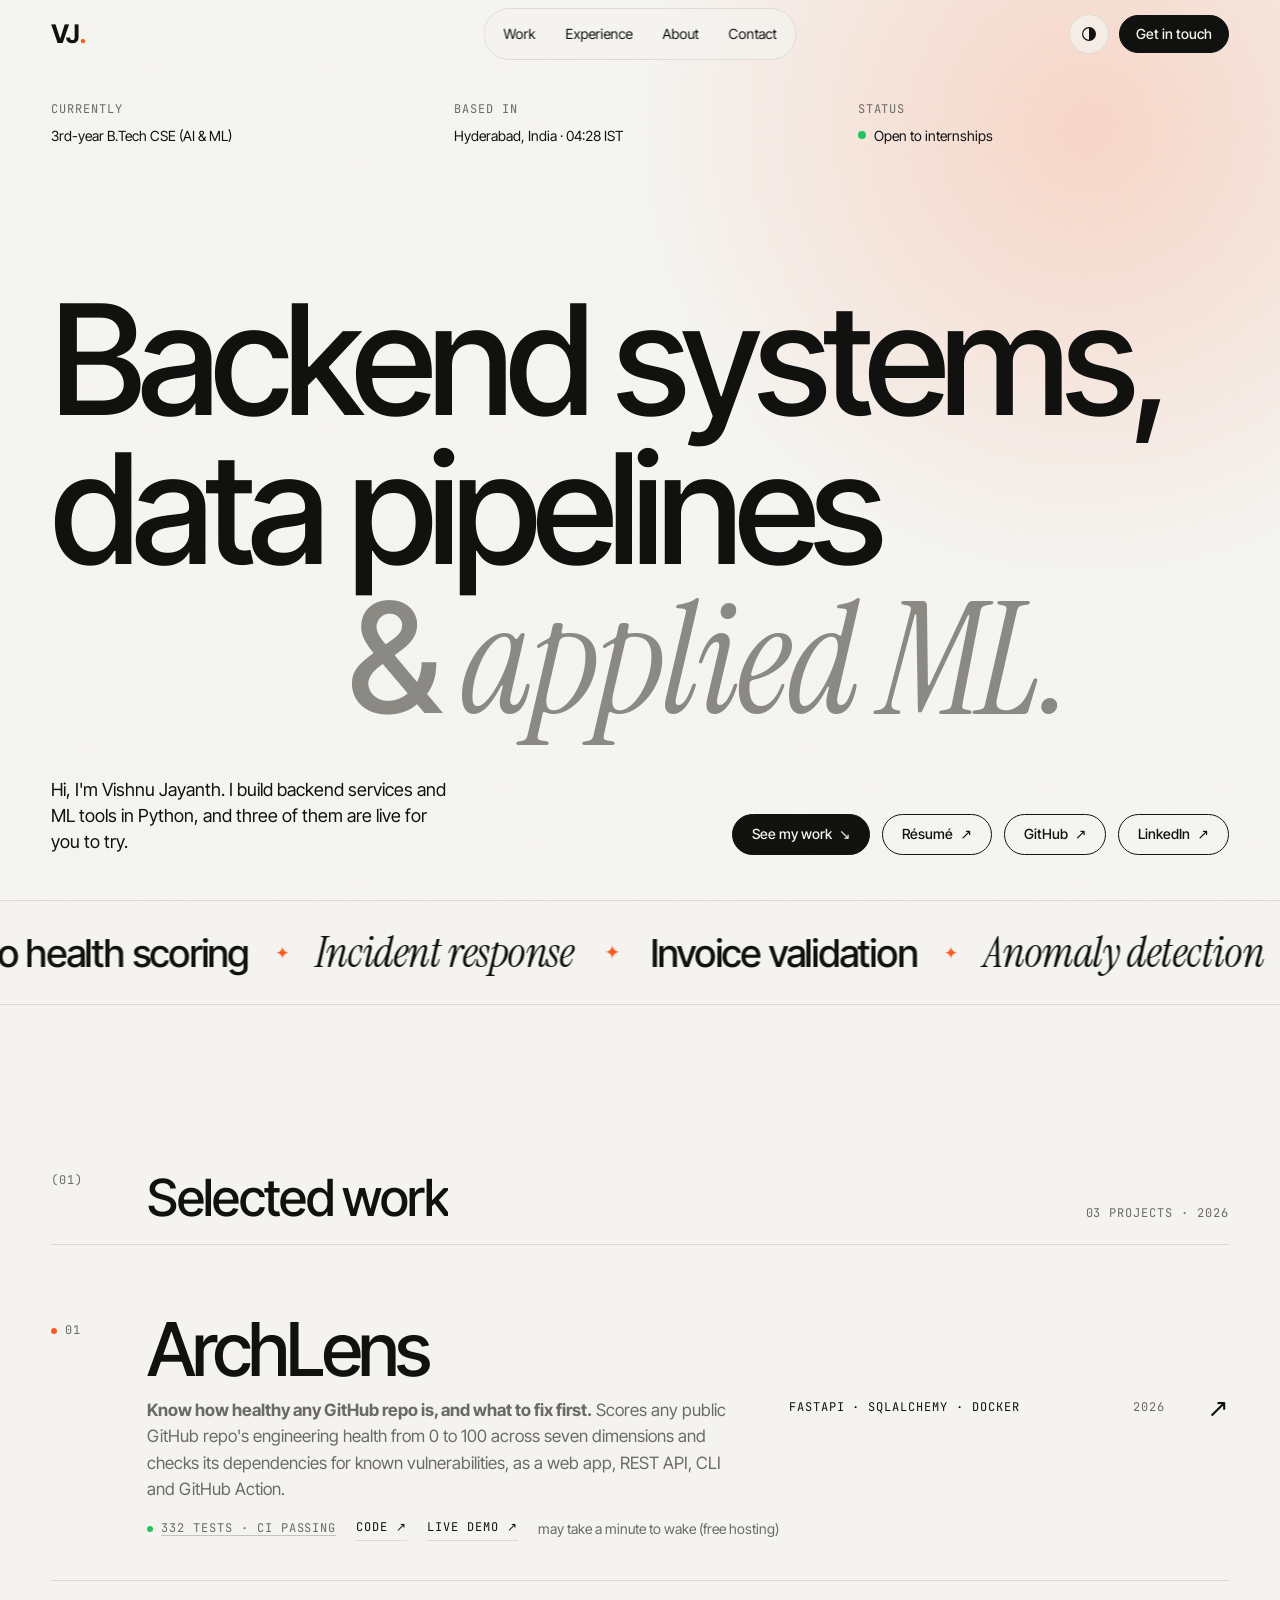
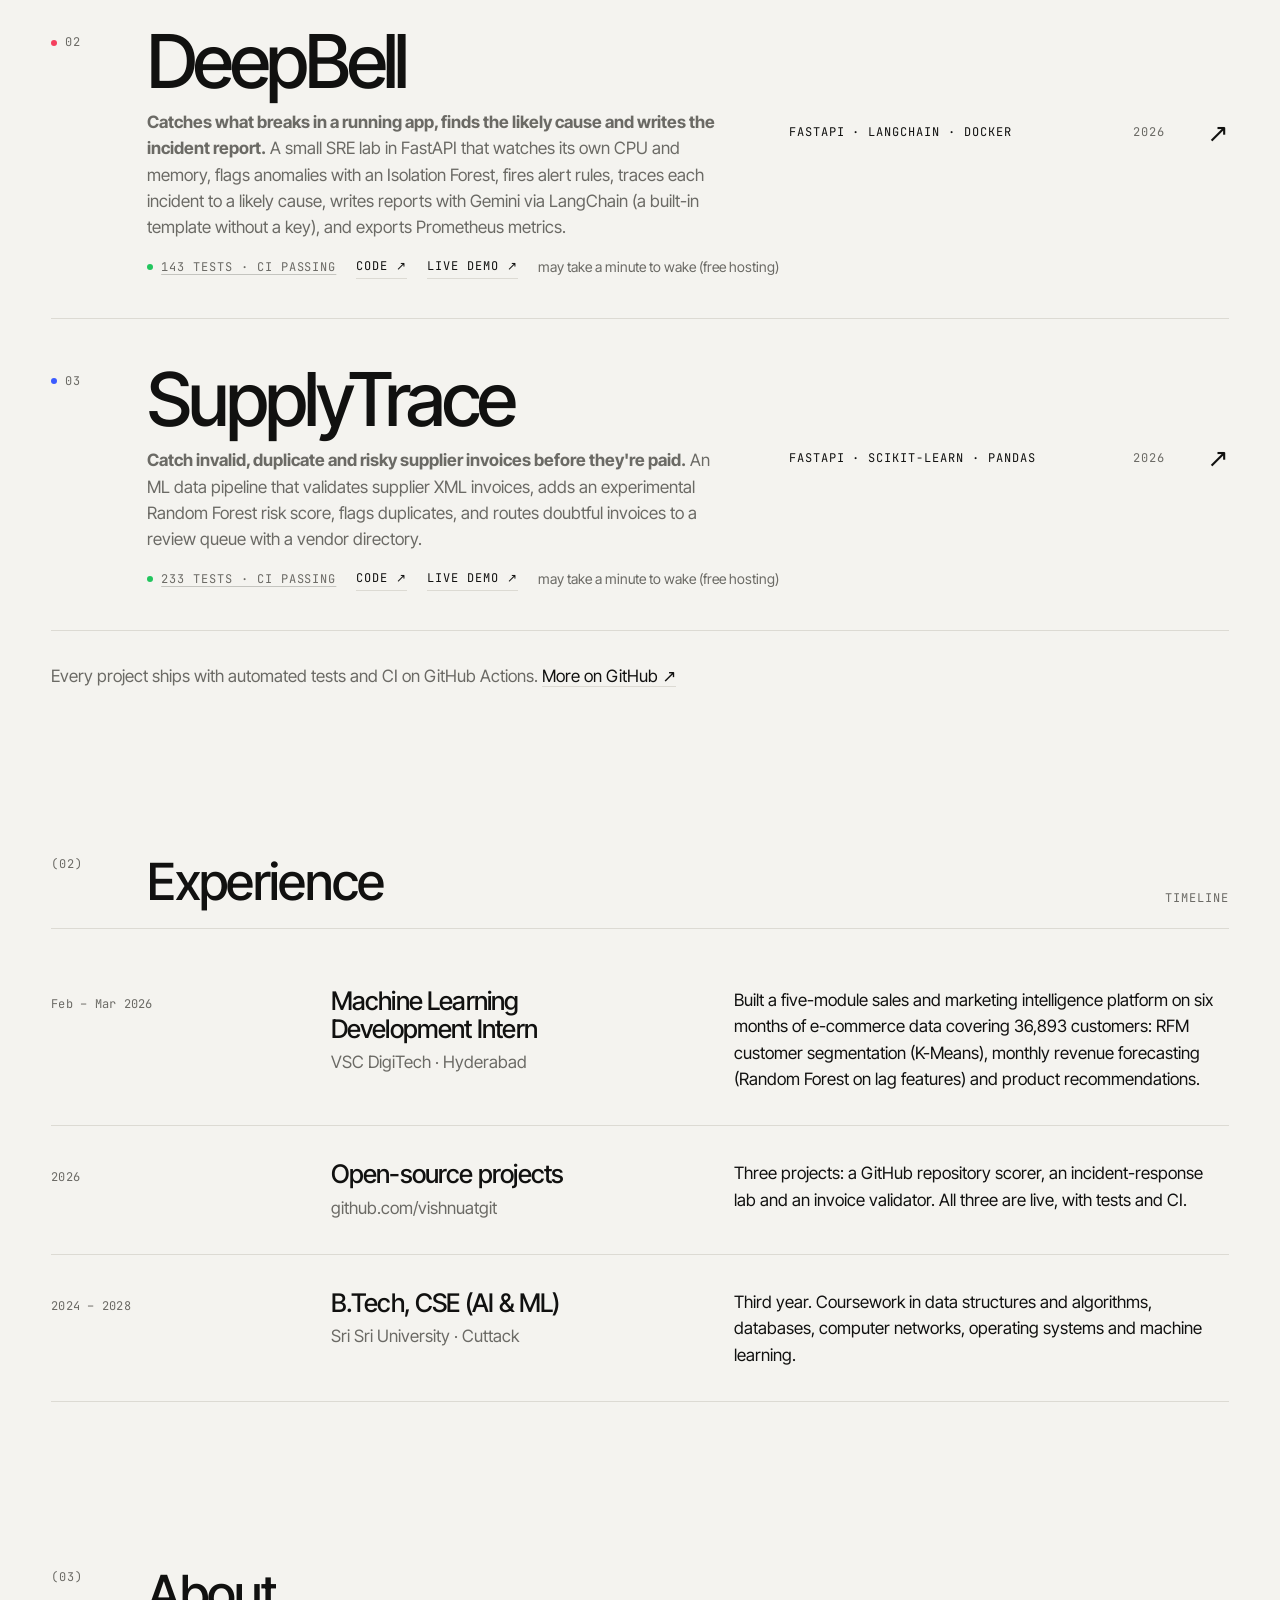
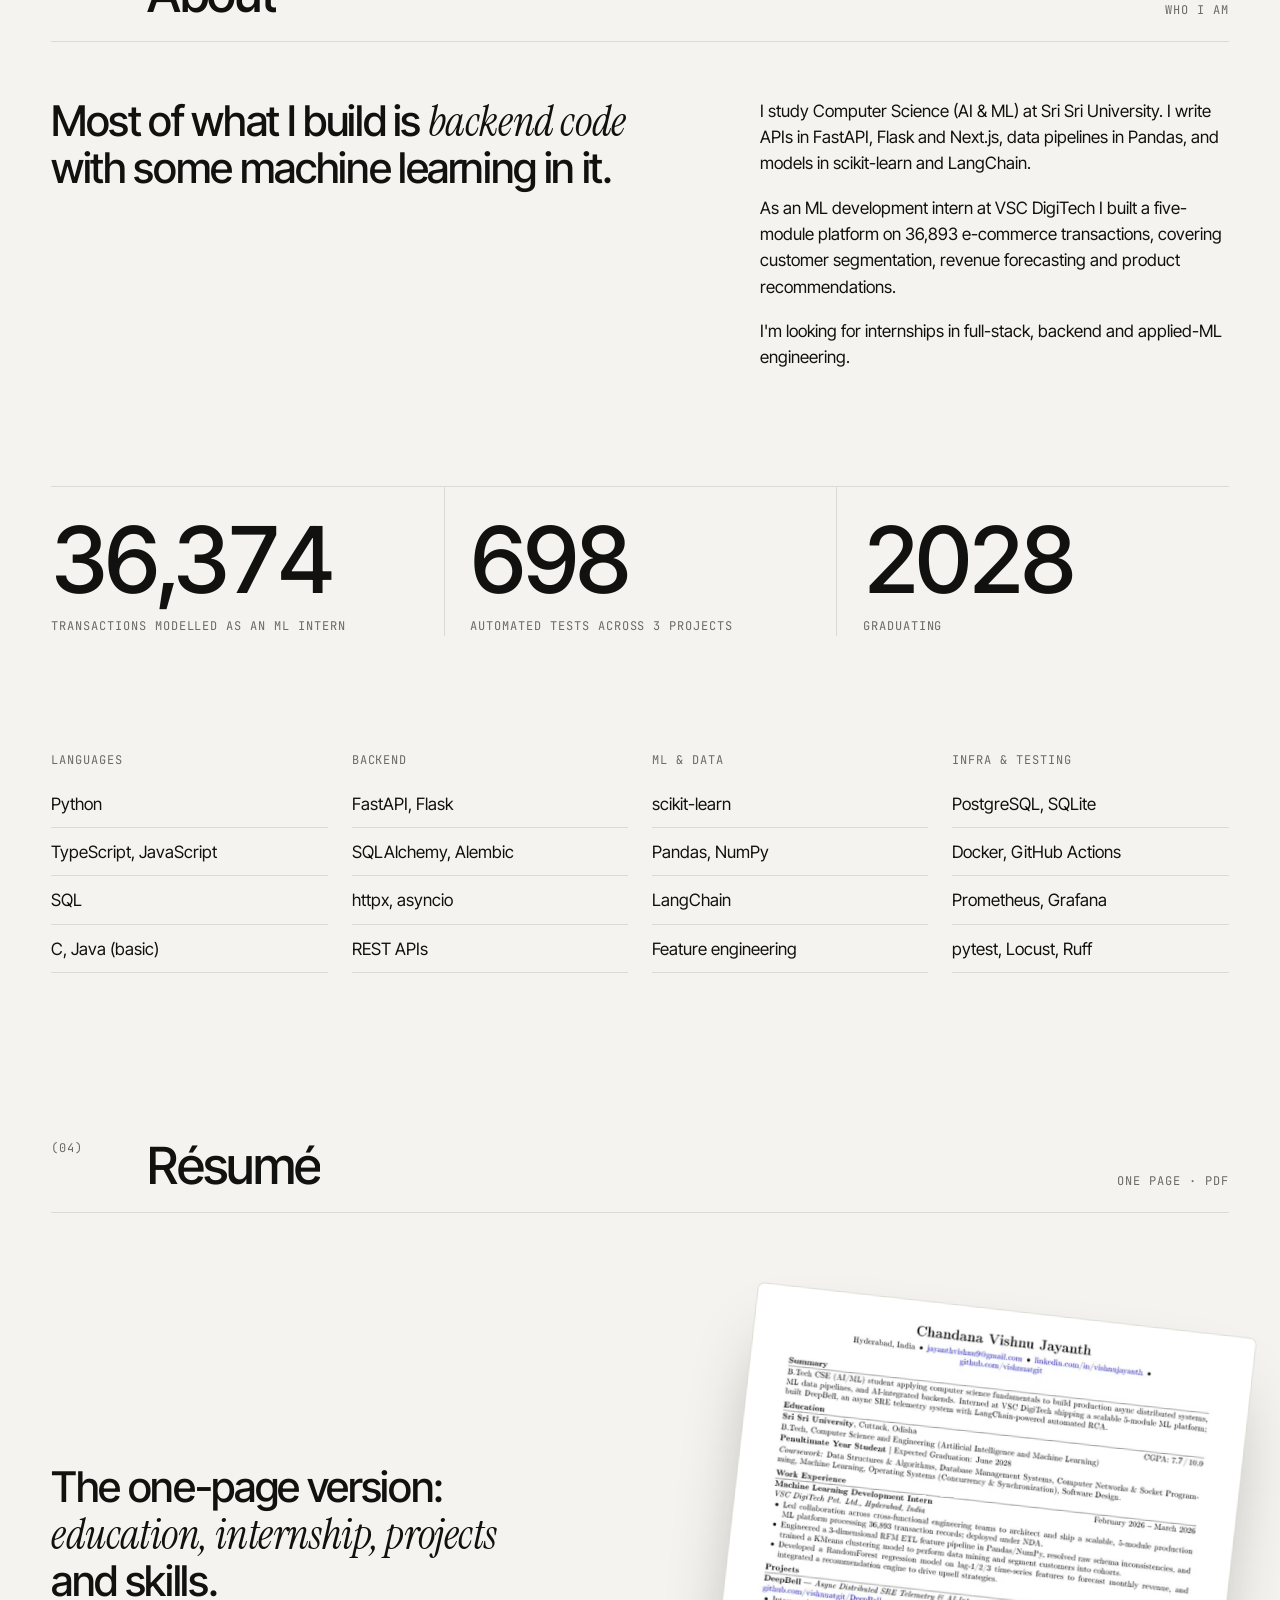
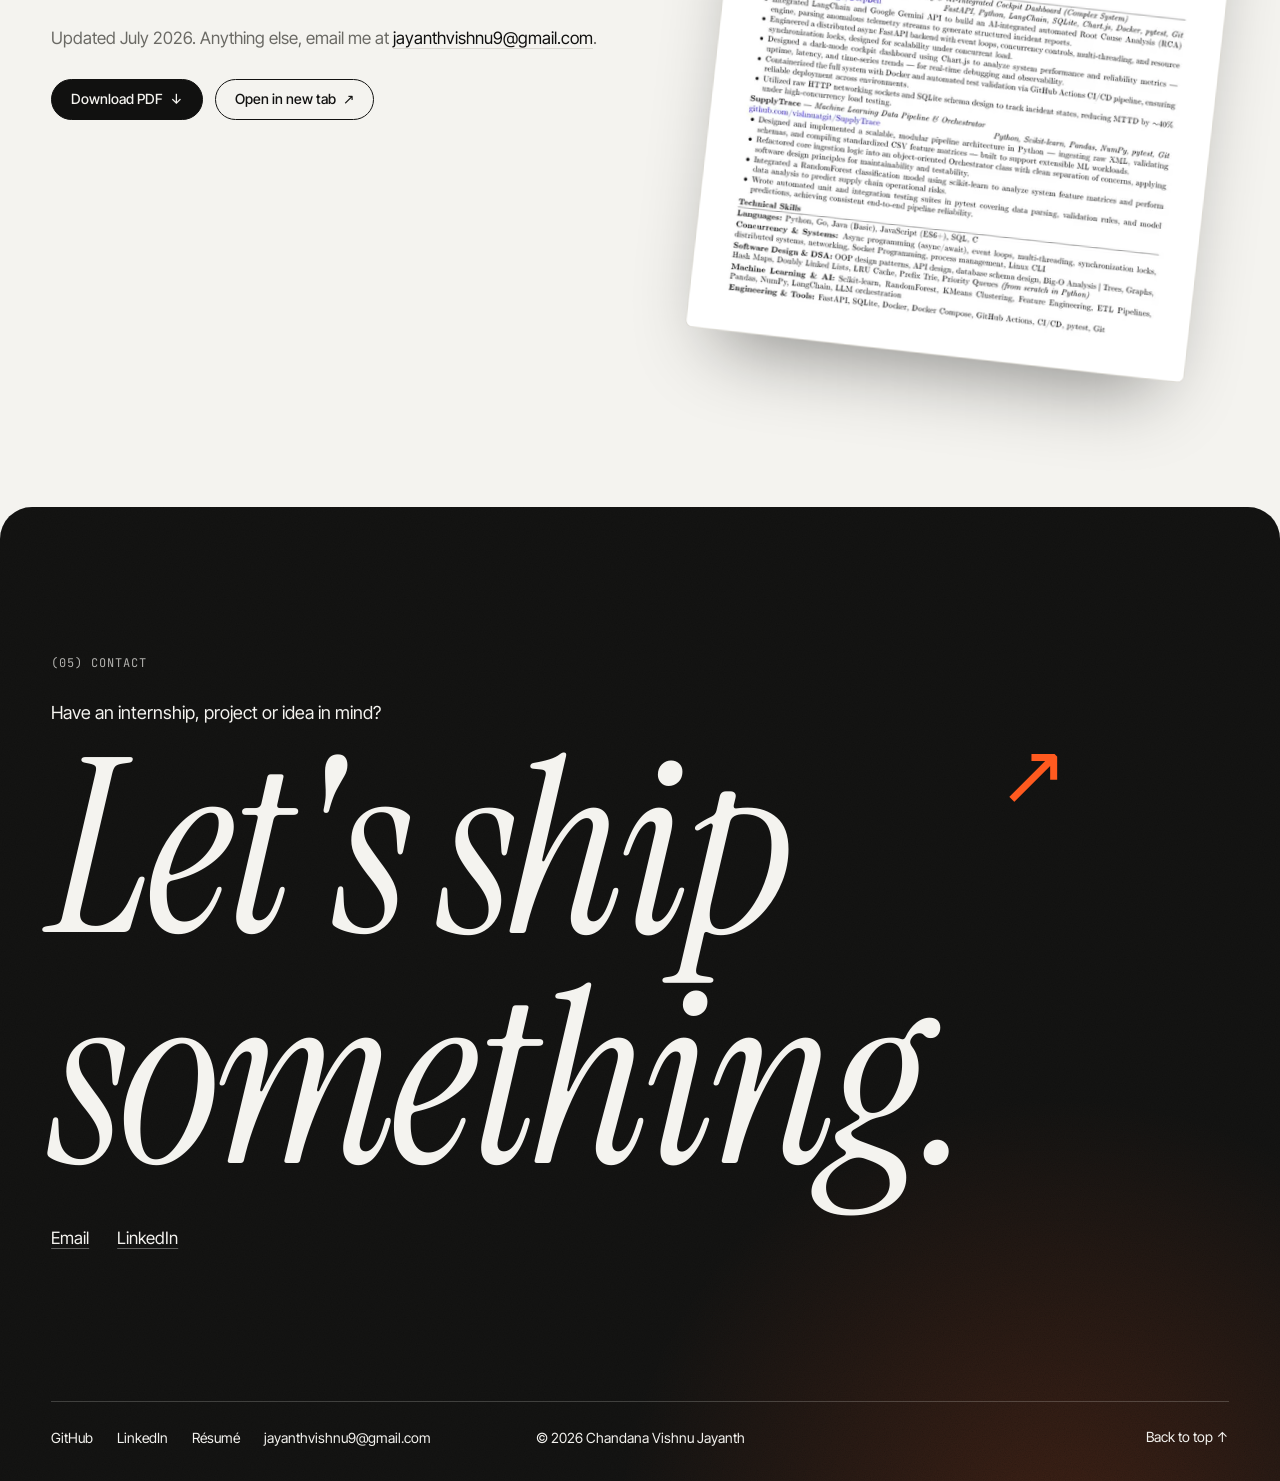
==== index.html @ e1cbfeb9 "Keep the job title, the About VSC sentence and the stat label as they were (changes 2, 3 and 5 only)" ====
<!doctype html>
<html lang="en">
<head>
  <meta charset="utf-8">
  <meta name="viewport" content="width=device-width, initial-scale=1">

  <!-- EDIT: page title and the text shown in Google results and link previews -->
  <title>Chandana Vishnu Jayanth — Backend &amp; Applied ML</title>
  <meta name="description" content="Vishnu Jayanth is a third-year B.Tech CSE (AI & ML) student building backend systems, data pipelines and applied ML in Python.">
  <meta property="og:title" content="Chandana Vishnu Jayanth — Backend & Applied ML">
  <meta property="og:description" content="Backend systems, data pipelines and applied ML. Projects, experience and contact.">
  <meta property="og:type" content="website">
  <meta property="og:url" content="https://vishnuatgit.github.io/">
  <meta property="og:image" content="https://vishnuatgit.github.io/images/og.png">
  <meta property="og:image:width" content="1200">
  <meta property="og:image:height" content="630">
  <meta property="og:image:alt" content="Chandana Vishnu Jayanth: backend systems, data pipelines and applied ML, with screenshots of ArchLens, DeepBell and SupplyTrace">
  <meta name="twitter:card" content="summary_large_image">
  <meta name="twitter:image" content="https://vishnuatgit.github.io/images/og.png">
  <link rel="canonical" href="https://vishnuatgit.github.io/">
  <script type="application/ld+json">{"@context":"https://schema.org","@type":"Person","name":"Chandana Vishnu Jayanth","alternateName":"Vishnu Jayanth","url":"https://vishnuatgit.github.io/","knowsAbout":["Python","FastAPI","Backend engineering","Applied machine learning","Data pipelines"],"sameAs":["https://github.com/vishnuatgit","https://www.linkedin.com/in/vishnujayanth/"]}</script>
  <meta name="theme-color" content="#f4f3ef" media="(prefers-color-scheme: light)">
  <meta name="theme-color" content="#0e0e0d" media="(prefers-color-scheme: dark)">

  <link rel="icon" href="favicon.ico" sizes="48x48">
  <link rel="icon" type="image/svg+xml" href="data:image/svg+xml,%3Csvg%20xmlns='http://www.w3.org/2000/svg'%20viewBox='0%200%2064%2064'%3E%3Crect%20width='64'%20height='64'%20rx='16'%20fill='%23111110'/%3E%3Ctext%20x='50%25'%20y='55%25'%20dominant-baseline='middle'%20text-anchor='middle'%20font-family='Arial,sans-serif'%20font-weight='700'%20font-size='28'%20fill='%23f4f3ef'%3EVJ%3C/text%3E%3C/svg%3E">
  <link rel="apple-touch-icon" href="apple-touch-icon.png">
  <link rel="manifest" href="site.webmanifest">

  <!-- The web fonts load without holding up the first paint: the metric-matched fallbacks in style.css
       show the text straight away and the fonts swap in when they arrive. -->
  <link rel="stylesheet" href="style.css">

  <script>
    // Runs before the page paints, so there is no flash of the wrong theme.
    (function () {
      var root = document.documentElement;
      root.classList.add('js');
      var savedTheme = null;
      try { savedTheme = localStorage.getItem('theme'); } catch (e) {}
      var prefersDark = window.matchMedia('(prefers-color-scheme: dark)').matches;
      root.dataset.theme = savedTheme || (prefersDark ? 'dark' : 'light');
      // The entrance plays on the first page view of a visit only; after that (same tab
      // session) everything shows at once. If storage is blocked, it is skipped.
      var seen = true;
      try { seen = sessionStorage.getItem('seen-intro') === '1'; sessionStorage.setItem('seen-intro', '1'); } catch (e) {}
      if (!seen) {
        root.classList.add('intro');
        // Start once the fonts are in, or after 250 ms at most (the metric-matched fallback
        // fonts in style.css keep the text from jumping if the web fonts arrive later).
        var go = function () { root.classList.add('ready'); };
        if (document.fonts && document.fonts.ready) document.fonts.ready.then(go);
        setTimeout(go, 250);
      }
      // Safety net: if script.js did not run (blocked or failed to load), show everything
      // without animation as soon as the page is parsed.
      document.addEventListener('DOMContentLoaded', function () {
        if (!window.portfolioReady) root.classList.remove('js', 'intro');
      });
    })();
  </script>
</head>
<body>
  <a class="skip" href="#work">Skip to work</a>

  <header class="nav">
    <a class="logo" href="#top">VJ<span>.</span><span class="sr-only"> back to top</span></a>

    <nav class="nav-pill" aria-label="Main">
      <span class="nav-glider" aria-hidden="true"></span>
      <a href="#work">Work</a>
      <a href="#experience">Experience</a>
      <a href="#about">About</a>
      <a href="#contact">Contact</a>
    </nav>

    <div class="nav-actions">
      <button class="theme-toggle" type="button" aria-label="Switch between light and dark theme">
        <svg viewBox="0 0 24 24" width="18" height="18" aria-hidden="true"><circle cx="12" cy="12" r="8.5" fill="none" stroke="currentColor" stroke-width="1.6"/><path d="M12 3.5a8.5 8.5 0 0 1 0 17z" fill="currentColor"/></svg>
      </button>
      <a class="btn btn-solid nav-cta" href="mailto:jayanthvishnu9@gmail.com" data-magnetic data-copy-email>Get in touch</a>
    </div>
  </header>

  <main id="top">
    <!-- ===================== HERO ===================== -->
    <section class="hero">
      <!-- The 3D pipeline network behind the headline: js/hero3d.js draws it on computers with a
           mouse (off switch at the top of that file). Everywhere else this stays an empty box. -->
      <div class="hero-3d" aria-hidden="true"></div>

      <!-- EDIT: the three small facts at the top -->
      <div class="hero-meta">
        <p><span class="label">Currently</span>3rd-year B.Tech CSE (AI&nbsp;&amp;&nbsp;ML)</p>
        <p><span class="label">Based in</span><span>Hyderabad, India · <span id="local-time">IST</span></span></p>
        <p><span class="label">Status</span><span class="status">Open to internships</span></p>
      </div>

      <!-- EDIT: your headline. Keep each line short so it fits on one line on a laptop.
           Each word sits in its own <span class="w"> so the words can rise in one after another. -->
      <h1 class="hero-title">
        <span class="line"><span class="w">Backend</span> <span class="w">systems,</span></span>
        <span class="line"><span class="w">data</span> <span class="w">pipelines</span></span>
        <span class="line soft"><span class="w">&amp;</span> <em><span class="w">applied</span> <span class="w">ML.</span></em></span>
      </h1>

      <div class="hero-foot">
        <p class="hero-intro">Hi, I'm Vishnu Jayanth. I build backend services and ML tools in Python, and three of them are live for you to try.</p>
        <div class="actions">
          <a class="btn btn-solid" href="#work" data-magnetic>See my work <span class="arr arr-se" aria-hidden="true">↘</span></a>
          <a class="btn btn-ghost" href="resume.pdf" target="_blank" rel="noopener">Résumé <span class="arr arr-ne" aria-hidden="true">↗</span></a>
          <a class="btn btn-ghost" href="https://github.com/vishnuatgit" target="_blank" rel="noopener">GitHub <span class="arr arr-ne" aria-hidden="true">↗</span></a>
          <a class="btn btn-ghost" href="https://www.linkedin.com/in/vishnujayanth/" target="_blank" rel="noopener">LinkedIn <span class="arr arr-ne" aria-hidden="true">↗</span></a>
        </div>
      </div>
    </section>

    <!-- EDIT: words in the scrolling strip -->
    <div class="marquee" aria-hidden="true">
      <div class="marquee-track">
        <div class="marquee-group">
          <span>Repo health scoring</span><span>Incident response</span><span>Invoice validation</span><span>Anomaly detection</span><span>Revenue forecasting</span><span>Customer segmentation</span><span>Data pipelines</span><span>REST APIs</span>
        </div>
      </div>
    </div>

    <!-- ===================== WORK ===================== -->
    <section class="section" id="work">
      <div class="section-head reveal">
        <h2><span class="label">(01)</span><span class="h-mask"><span>Selected work</span></span></h2>
        <span class="label">03 projects · 2026</span>
      </div>

      <!-- EDIT: one <li> per project.
           Screenshot = the <picture> in .p-shot: 16:10, saved as images/projects/<name>.jpg at 1200×750 (keep it under ~250 KB);
           then run python tools/make_images.py images/projects/<name>.jpg for the smaller JPG and WebP copies it lists.
           It shows on the card on phones and tablets, in the tap-to-enlarge view, and in the floating preview on desktop.
           The accent variable on each row is the project's colour. The row links to projects/<name>.html (the case study).
           .p-proof = the test count; keep it equal to the number on the case study.
           Live-demo URLs are NOT set here: put them in LIVE_DEMOS at the top of script.js. -->
      <ul class="projects">
        <li class="project reveal" style="--accent:#ff5a1f">
          <button class="p-shot" type="button" aria-haspopup="dialog">
            <picture><source type="image/webp" srcset="images/projects/archlens-600.webp 600w, images/projects/archlens-750.webp 750w, images/projects/archlens-900.webp 900w, images/projects/archlens.webp 1200w" sizes="(min-width: 700px) 46vw, calc(100vw - 32px)"><img src="images/projects/archlens.jpg" srcset="images/projects/archlens-600.jpg 600w, images/projects/archlens-900.jpg 900w, images/projects/archlens.jpg 1200w" sizes="(min-width: 700px) 46vw, calc(100vw - 32px)" width="1200" height="750" loading="lazy" decoding="async" alt="Screenshot of ArchLens"></picture>
            <span class="p-zoom" aria-hidden="true"><svg viewBox="0 0 24 24" width="16" height="16"><path d="M14 4h6v6M10 20H4v-6M20 4l-7 7M4 20l7-7" fill="none" stroke="currentColor" stroke-width="1.8" stroke-linecap="round" stroke-linejoin="round"/></svg></span>
            <span class="sr-only">, enlarge</span>
          </button>
          <div class="p-body">
            <a class="p-link" href="projects/archlens.html">
              <span class="p-index">01</span>
              <span class="p-title">ArchLens</span>
              <span class="p-desc"><strong>Know how healthy any GitHub repo is, and what to fix first.</strong> Scores any public GitHub repo's engineering health from 0 to 100 across seven dimensions and checks its dependencies for known vulnerabilities, as a web app, REST API, CLI and GitHub Action.</span>
              <span class="p-tags">FastAPI · SQLAlchemy · Docker</span>
              <span class="p-year">2026</span>
              <span class="p-arrow" aria-hidden="true">↗</span>
              <span class="sr-only">(case study)</span>
            </a>
            <p class="p-more">
              <span class="p-proof"><a href="https://github.com/vishnuatgit/ArchLens/actions/workflows/ci.yml" target="_blank" rel="noopener">332 tests · CI passing</a></span>
              <a class="p-ext" href="https://github.com/vishnuatgit/ArchLens" target="_blank" rel="noopener">Code <span aria-hidden="true">↗</span><span class="sr-only">: ArchLens on GitHub</span></a>
              <a class="p-ext" data-demo="archlens" hidden>Live demo <span aria-hidden="true">↗</span><span class="sr-only">: ArchLens</span></a>
              <span class="p-wake" data-demo-note="archlens" hidden>may take a minute to wake (free hosting)</span>
            </p>
          </div>
        </li>
        <li class="project reveal" style="--accent:#f43f5e">
          <button class="p-shot" type="button" aria-haspopup="dialog">
            <picture><source type="image/webp" srcset="images/projects/deepbell-600.webp 600w, images/projects/deepbell-750.webp 750w, images/projects/deepbell-900.webp 900w, images/projects/deepbell.webp 1200w" sizes="(min-width: 700px) 46vw, calc(100vw - 32px)"><img src="images/projects/deepbell.jpg" srcset="images/projects/deepbell-600.jpg 600w, images/projects/deepbell-900.jpg 900w, images/projects/deepbell.jpg 1200w" sizes="(min-width: 700px) 46vw, calc(100vw - 32px)" width="1200" height="750" loading="lazy" decoding="async" alt="Screenshot of DeepBell"></picture>
            <span class="p-zoom" aria-hidden="true"><svg viewBox="0 0 24 24" width="16" height="16"><path d="M14 4h6v6M10 20H4v-6M20 4l-7 7M4 20l7-7" fill="none" stroke="currentColor" stroke-width="1.8" stroke-linecap="round" stroke-linejoin="round"/></svg></span>
            <span class="sr-only">, enlarge</span>
          </button>
          <div class="p-body">
            <a class="p-link" href="projects/deepbell.html">
              <span class="p-index">02</span>
              <span class="p-title">DeepBell</span>
              <span class="p-desc"><strong>Catches what breaks in a running app, finds the likely cause and writes the incident report.</strong> A small SRE lab in FastAPI that watches its own CPU and memory, flags anomalies with an Isolation Forest, fires alert rules, traces each incident to a likely cause, writes reports with Gemini via LangChain (a built-in template without a key), and exports Prometheus metrics.</span>
              <span class="p-tags">FastAPI · LangChain · Docker</span>
              <span class="p-year">2026</span>
              <span class="p-arrow" aria-hidden="true">↗</span>
              <span class="sr-only">(case study)</span>
            </a>
            <p class="p-more">
              <span class="p-proof"><a href="https://github.com/vishnuatgit/DeepBell/actions/workflows/ci.yml" target="_blank" rel="noopener">143 tests · CI passing</a></span>
              <a class="p-ext" href="https://github.com/vishnuatgit/DeepBell" target="_blank" rel="noopener">Code <span aria-hidden="true">↗</span><span class="sr-only">: DeepBell on GitHub</span></a>
              <a class="p-ext" data-demo="deepbell" hidden>Live demo <span aria-hidden="true">↗</span><span class="sr-only">: DeepBell</span></a>
              <span class="p-wake" data-demo-note="deepbell" hidden>may take a minute to wake (free hosting)</span>
            </p>
          </div>
        </li>
        <li class="project reveal" style="--accent:#3b5bff">
          <button class="p-shot" type="button" aria-haspopup="dialog">
            <picture><source type="image/webp" srcset="images/projects/supplytrace-600.webp 600w, images/projects/supplytrace-750.webp 750w, images/projects/supplytrace-900.webp 900w, images/projects/supplytrace.webp 1200w" sizes="(min-width: 700px) 46vw, calc(100vw - 32px)"><img src="images/projects/supplytrace.jpg" srcset="images/projects/supplytrace-600.jpg 600w, images/projects/supplytrace-900.jpg 900w, images/projects/supplytrace.jpg 1200w" sizes="(min-width: 700px) 46vw, calc(100vw - 32px)" width="1200" height="750" loading="lazy" decoding="async" alt="Screenshot of SupplyTrace"></picture>
            <span class="p-zoom" aria-hidden="true"><svg viewBox="0 0 24 24" width="16" height="16"><path d="M14 4h6v6M10 20H4v-6M20 4l-7 7M4 20l7-7" fill="none" stroke="currentColor" stroke-width="1.8" stroke-linecap="round" stroke-linejoin="round"/></svg></span>
            <span class="sr-only">, enlarge</span>
          </button>
          <div class="p-body">
            <a class="p-link" href="projects/supplytrace.html">
              <span class="p-index">03</span>
              <span class="p-title">SupplyTrace</span>
              <span class="p-desc"><strong>Catch invalid, duplicate and risky supplier invoices before they're paid.</strong> An ML data pipeline that validates supplier XML invoices, adds an experimental Random Forest risk score, flags duplicates, and routes doubtful invoices to a review queue with a vendor directory.</span>
              <span class="p-tags">FastAPI · scikit-learn · Pandas</span>
              <span class="p-year">2026</span>
              <span class="p-arrow" aria-hidden="true">↗</span>
              <span class="sr-only">(case study)</span>
            </a>
            <p class="p-more">
              <span class="p-proof"><a href="https://github.com/vishnuatgit/SupplyTrace/actions/workflows/ci.yml" target="_blank" rel="noopener">233 tests · CI passing</a></span>
              <a class="p-ext" href="https://github.com/vishnuatgit/SupplyTrace" target="_blank" rel="noopener">Code <span aria-hidden="true">↗</span><span class="sr-only">: SupplyTrace on GitHub</span></a>
              <a class="p-ext" data-demo="supplytrace" hidden>Live demo <span aria-hidden="true">↗</span><span class="sr-only">: SupplyTrace</span></a>
              <span class="p-wake" data-demo-note="supplytrace" hidden>may take a minute to wake (free hosting)</span>
            </p>
          </div>
        </li>
      </ul>

      <!-- EDIT: smaller projects, one line each (same wording as the GitHub profile README) -->
      <p class="more reveal">Every project ships with automated tests and CI on GitHub Actions. <a href="https://github.com/vishnuatgit" target="_blank" rel="noopener">More on GitHub <span aria-hidden="true">↗</span></a></p>
    </section>

    <!-- ===================== EXPERIENCE ===================== -->
    <section class="section" id="experience">
      <div class="section-head reveal">
        <h2><span class="label">(02)</span><span class="h-mask"><span>Experience</span></span></h2>
        <span class="label">Timeline</span>
      </div>

      <!-- EDIT: newest first. Add hackathons, clubs or freelance work here when you have them. -->
      <ol class="timeline">
        <li class="reveal">
          <span class="t-when">Feb – Mar 2026</span>
          <div class="t-what">
            <h3>Machine Learning Development Intern</h3>
            <p>VSC DigiTech · Hyderabad</p>
          </div>
          <p class="t-desc">Built a five-module sales and marketing intelligence platform on six months of <span class="nobr">e-commerce</span> data covering 36,893 customers: RFM customer segmentation (K-Means), monthly revenue forecasting (Random Forest on lag features) and product recommendations.</p>
        </li>
        <li class="reveal">
          <span class="t-when">2026</span>
          <div class="t-what">
            <h3>Open-source projects</h3>
            <p>github.com/vishnuatgit</p>
          </div>
          <p class="t-desc">Three projects: a GitHub repository scorer, an incident-response lab and an invoice validator. All three are live, with tests and CI.</p>
        </li>
        <li class="reveal">
          <span class="t-when">2024 – 2028</span>
          <div class="t-what">
            <h3>B.Tech, CSE (AI &amp; ML)</h3>
            <p>Sri Sri University · Cuttack</p>
          </div>
          <p class="t-desc">Third year. Coursework in data structures and algorithms, databases, computer networks, operating systems and machine learning.</p>
        </li>
      </ol>

    </section>

    <!-- ===================== ABOUT ===================== -->
    <section class="section" id="about">
      <div class="section-head reveal">
        <h2><span class="label">(03)</span><span class="h-mask"><span>About</span></span></h2>
        <span class="label">Who I am</span>
      </div>

      <!-- EDIT: rewrite these in your own voice -->
      <div class="about">
        <p class="lead reveal">Most of what I build is <em>backend code</em> with some machine learning in it.</p>
        <div class="about-body reveal">
          <p>I study Computer Science (AI &amp; ML) at Sri Sri University. I write APIs in FastAPI, Flask and Next.js, data pipelines in Pandas, and models in scikit-learn and LangChain.</p>
          <p>As an ML development intern at VSC DigiTech I built a five-module platform on 36,893 <span class="nobr">e-commerce</span> transactions, covering customer segmentation, revenue forecasting and product recommendations.</p>
          <p>I'm looking for internships in full-stack, backend and applied-ML engineering.</p>
        </div>
      </div>

      <!-- EDIT: keep these numbers true. data-count makes a number count up when it scrolls into view. -->
      <dl class="stats reveal">
        <div><dt>Transactions modelled as an ML intern</dt><dd data-count>36,893</dd></div>
        <div><dt>Automated tests across 3 projects</dt><dd data-count>708</dd></div>
        <div><dt>Graduating</dt><dd>2028</dd></div>
      </dl>

      <!-- EDIT: skills -->
      <div class="skills reveal">
        <div>
          <h3 class="label">Languages</h3>
          <ul><li>Python</li><li>TypeScript, JavaScript</li><li>SQL</li><li>C, Java (basic)</li></ul>
        </div>
        <div>
          <h3 class="label">Backend</h3>
          <ul><li>FastAPI, Flask</li><li>SQLAlchemy, Alembic</li><li>httpx, asyncio</li><li>REST APIs</li></ul>
        </div>
        <div>
          <h3 class="label">ML &amp; data</h3>
          <ul><li>scikit-learn</li><li>Pandas, NumPy</li><li>LangChain</li><li>Feature engineering</li></ul>
        </div>
        <div>
          <h3 class="label">Infra &amp; testing</h3>
          <ul><li>PostgreSQL, SQLite</li><li>Docker, GitHub Actions</li><li>Prometheus, Grafana</li><li>pytest, Locust, Ruff</li></ul>
        </div>
      </div>
    </section>

    <!-- ===================== RÉSUMÉ ===================== -->
    <!-- EDIT: to update, replace resume.pdf (keep your phone number off it) and images/resume-preview.jpg -->
    <section class="section" id="resume">
      <div class="section-head reveal">
        <h2><span class="label">(04)</span><span class="h-mask"><span>Résumé</span></span></h2>
        <span class="label">One page · PDF</span>
      </div>

      <div class="resume">
        <div class="reveal">
          <p class="lead">The one-page version: <em>education, internship, projects</em> and skills.</p>
          <p class="resume-note">Updated July 2026. Anything else, email me at <a href="mailto:jayanthvishnu9@gmail.com">jayanthvishnu9@gmail.com</a>.</p>
          <div class="actions">
            <a class="btn btn-solid" href="resume.pdf" download="Chandana_Vishnu_Jayanth_Resume.pdf" data-magnetic>Download PDF <span class="arr arr-s" aria-hidden="true">↓</span></a>
            <a class="btn btn-ghost" href="resume.pdf" target="_blank" rel="noopener">Open in new tab <span class="arr arr-ne" aria-hidden="true">↗</span></a>
          </div>
        </div>
        <div class="resume-visual reveal">
          <a class="resume-paper" href="resume.pdf" target="_blank" rel="noopener" aria-label="Open the résumé PDF">
            <picture><source type="image/webp" srcset="images/resume-preview-600.webp 600w, images/resume-preview-900.webp 900w, images/resume-preview.webp 1105w" sizes="(min-width: 761px) 500px, calc(100vw - 32px)"><img src="images/resume-preview.jpg" width="1105" height="1430" loading="lazy" decoding="async" alt="Page one of the résumé: education, VSC DigiTech internship, DeepBell and SupplyTrace projects, and technical skills"></picture>
          </a>
        </div>
      </div>
    </section>
  </main>

  <!-- ===================== CONTACT ===================== -->
  <footer class="contact" id="contact">
    <span class="label" role="heading" aria-level="2">(05) Contact</span>
    <p class="contact-kicker reveal">Have an internship, project or idea in mind?</p>
    <!-- EDIT: your email (also in the nav button at the top) -->
    <a class="contact-mail reveal" href="mailto:jayanthvishnu9@gmail.com" data-copy-email><span class="cm-mask"><span>Let's ship something.</span></span><span class="cm-arrow" aria-hidden="true">↗</span></a>
    <!-- "Email" and the headline open Gmail on a computer and the mail app on a phone, and copy the address with a toast; "Share" shows only where there is a share sheet (phones and tablets). See js/contact.js -->
    <ul class="cm-options" aria-label="Ways to contact me">
      <li><a href="mailto:jayanthvishnu9@gmail.com?subject=Hello%20from%20your%20portfolio" data-copy-email>Email</a></li>
      <li><a href="https://www.linkedin.com/in/vishnujayanth/" target="_blank" rel="noopener">LinkedIn</a></li>
      <li hidden><button type="button" data-share>Share</button></li>
    </ul>

    <div class="contact-foot">
      <ul class="socials">
        <li><a href="https://github.com/vishnuatgit" target="_blank" rel="noopener">GitHub</a></li>
        <li><a href="https://www.linkedin.com/in/vishnujayanth/" target="_blank" rel="noopener">LinkedIn</a></li>
        <li><a href="resume.pdf" target="_blank" rel="noopener">Résumé</a></li>
        <li><a href="mailto:jayanthvishnu9@gmail.com">jayanthvishnu9@gmail.com</a></li>
      </ul>
      <p>© <span id="year">2026</span> Chandana Vishnu Jayanth</p>
      <a href="#top">Back to top <span aria-hidden="true">↑</span></a>
    </div>
  </footer>

  <!-- Floating project preview (desktop with a mouse; script.js fills it from the .p-shot images) -->
  <div class="preview" aria-hidden="true">
    <div class="preview-tilt">
      <div class="preview-card">
        <div class="preview-bar"><i></i><i></i><i></i><span class="preview-name"></span></div>
        <div class="preview-window"><div class="preview-reel"></div></div>
      </div>
    </div>
  </div>

  <!-- Tap-to-enlarge view for project screenshots (phones and tablets) -->
  <dialog class="lightbox" aria-labelledby="lightbox-title">
    <div class="lightbox-inner">
      <div class="lightbox-media">
        <div class="lightbox-scroller">
          <img class="lightbox-img" src="[data-uri]" width="1200" height="750" decoding="async" alt="">   <!-- the real image is set when it opens (script.js) -->
        </div>
        <span class="lightbox-hint" aria-hidden="true">Swipe to pan ⟷</span>
      </div>
      <div class="lightbox-bar">
        <p class="lightbox-title" id="lightbox-title"></p>
        <a class="lightbox-link" href="projects/archlens.html">Case study <span aria-hidden="true">→</span></a>
        <button class="lightbox-close" type="button" aria-label="Close" autofocus>
          <svg viewBox="0 0 24 24" width="18" height="18" aria-hidden="true"><path d="M6 6l12 12M18 6L6 18" fill="none" stroke="currentColor" stroke-width="1.8" stroke-linecap="round"/></svg>
        </button>
      </div>
    </div>
  </dialog>

  <script src="script.js" defer></script>
  <script src="js/contact.js" defer></script>
  <script src="js/reel.js" defer></script>
</body>
</html>
---- style.css ----
/* =========================================================
   Portfolio styles
   1. Tokens      2. Base       3. Nav        4. Hero
   5. Marquee     6. Sections   7. Work       8. About
   9. Experience  10. Résumé    11. Contact   12. Lightbox
   13. Small screens            14. Motion
   ========================================================= */


/* 1. Tokens: change colours, fonts and sizes here --------- */

/* Self-hosted web fonts (SIL Open Font License; the licences are in fonts/). Latin and Latin
   Extended subsets, as Google Fonts serves them; Inter Tight is one variable file for every weight. */
@font-face {
  font-family: "Inter Tight";
  font-style: normal;
  font-weight: 400 700;
  font-display: swap;
  src: url("fonts/inter-tight-latin-ext.woff2") format("woff2");
  unicode-range: U+0100-02BA, U+02BD-02C5, U+02C7-02CC, U+02CE-02D7, U+02DD-02FF, U+0304, U+0308, U+0329, U+1D00-1DBF, U+1E00-1E9F, U+1EF2-1EFF, U+2020, U+20A0-20AB, U+20AD-20C4, U+2113, U+2C60-2C7F, U+A720-A7FF;
}
@font-face {
  font-family: "Inter Tight";
  font-style: normal;
  font-weight: 400 700;
  font-display: swap;
  src: url("fonts/inter-tight-latin.woff2") format("woff2");
  unicode-range: U+0000-00FF, U+0131, U+0152-0153, U+02BB-02BC, U+02C6, U+02DA, U+02DC, U+0304, U+0308, U+0329, U+2000-206F, U+20AC, U+2122, U+2191, U+2193, U+2212, U+2215, U+FEFF, U+FFFD;
}
@font-face {
  font-family: "Instrument Serif";
  font-style: italic;
  font-weight: 400;
  font-display: swap;
  src: url("fonts/instrument-serif-italic-latin-ext.woff2") format("woff2");
  unicode-range: U+0100-02BA, U+02BD-02C5, U+02C7-02CC, U+02CE-02D7, U+02DD-02FF, U+0304, U+0308, U+0329, U+1D00-1DBF, U+1E00-1E9F, U+1EF2-1EFF, U+2020, U+20A0-20AB, U+20AD-20C4, U+2113, U+2C60-2C7F, U+A720-A7FF;
}
@font-face {
  font-family: "Instrument Serif";
  font-style: italic;
  font-weight: 400;
  font-display: swap;
  src: url("fonts/instrument-serif-italic-latin.woff2") format("woff2");
  unicode-range: U+0000-00FF, U+0131, U+0152-0153, U+02BB-02BC, U+02C6, U+02DA, U+02DC, U+0304, U+0308, U+0329, U+2000-206F, U+20AC, U+2122, U+2191, U+2193, U+2212, U+2215, U+FEFF, U+FFFD;
}
@font-face {
  font-family: "JetBrains Mono";
  font-style: normal;
  font-weight: 400;
  font-display: swap;
  src: url("fonts/jetbrains-mono-latin-ext.woff2") format("woff2");
  unicode-range: U+0100-02BA, U+02BD-02C5, U+02C7-02CC, U+02CE-02D7, U+02DD-02FF, U+0304, U+0308, U+0329, U+1D00-1DBF, U+1E00-1E9F, U+1EF2-1EFF, U+2020, U+20A0-20AB, U+20AD-20C4, U+2113, U+2C60-2C7F, U+A720-A7FF;
}
@font-face {
  font-family: "JetBrains Mono";
  font-style: normal;
  font-weight: 400;
  font-display: swap;
  src: url("fonts/jetbrains-mono-latin.woff2") format("woff2");
  unicode-range: U+0000-00FF, U+0131, U+0152-0153, U+02BB-02BC, U+02C6, U+02DA, U+02DC, U+0304, U+0308, U+0329, U+2000-206F, U+20AC, U+2122, U+2191, U+2193, U+2212, U+2215, U+FEFF, U+FFFD;
}

/* Metric-matched stand-ins: while the web fonts load, Arial and Times are resized to the
   same widths and heights, so the big type does not jump when the real fonts arrive.
   Arimo/Liberation Sans and Tinos/Liberation Serif share those metrics (Linux, ChromeOS). */
@font-face {
  font-family: "Inter Tight Fallback";
  src: local("Arial"), local("ArialMT"), local("Arimo"), local("Liberation Sans");
  font-weight: 400;
  size-adjust: 95.3%;
  ascent-override: 101.7%;
  descent-override: 25.3%;
  line-gap-override: 0%;
}
@font-face {
  font-family: "Inter Tight Fallback";
  src: local("Arial"), local("ArialMT"), local("Arimo"), local("Liberation Sans");
  font-weight: 500 700;
  size-adjust: 97.6%;
  ascent-override: 99.3%;
  descent-override: 24.7%;
  line-gap-override: 0%;
}
@font-face {
  font-family: "Instrument Serif Fallback";
  src: local("Times New Roman Italic"), local("TimesNewRomanPS-ItalicMT"), local("Tinos Italic"), local("Liberation Serif Italic");
  font-style: italic;
  size-adjust: 86.5%;
  ascent-override: 114.5%;
  descent-override: 35.8%;
  line-gap-override: 0%;
}

:root {
  --bg: #f4f3ef;
  --fg: #111110;
  --muted: #6b6a65;   /* small secondary text (4.9:1 on --bg) */
  --soft: #8a8983;    /* big grey headline text */
  --line: #dcdad3;
  --surface: #ebe9e3; /* cards and the preview frame */
  --accent: #ff5a1f;
  --ring: #c2410c;          /* focus ring: the accent, dark enough for 3:1 on --bg */
  --ring-inverse: #ff7a45;  /* focus ring on the inverted contact panel */

  /* Three families, each with one job */
  --font-sans: "Inter Tight", "Inter Tight Fallback", system-ui, -apple-system, "Segoe UI", sans-serif;   /* everything */
  --font-serif: "Instrument Serif", "Instrument Serif Fallback", Georgia, serif;                            /* italic accents only */
  --font-mono: "JetBrains Mono", ui-monospace, Consolas, monospace;                 /* labels and metadata */

  /* Type scale: every font size on the page comes from this list */
  --text-xs: 12px;                                         /* mono labels, tags, dates */
  --text-sm: 14px;                                         /* nav, meta, buttons, footer */
  --text-base: 17px;                                       /* body copy */
  --text-lg: clamp(18px, 1.4vw, 21px);                     /* intros */
  --text-xl: clamp(21px, 2vw, 28px);                       /* small headings */
  --text-marquee: clamp(26px, 3vw, 44px);                  /* the scrolling strip */
  --text-lead: clamp(27px, 3.3vw, 48px);                   /* lead sentences */
  --text-2xl: clamp(32px, 4vw, 60px);                      /* section titles */
  --text-3xl: clamp(40px, 5.8vw, 92px);                    /* project titles */
  --text-stat: clamp(52px, 7.2vw, 116px);                  /* numbers in About */
  --text-display: clamp(2.5rem, 12vw, 11rem);             /* hero headline (also capped by screen height below) */
  --text-giant: clamp(84px, 19vw, 300px);                  /* "Let's talk" */

  --tracking-display: -0.05em;    /* 3xl and display */
  --tracking-heading: -0.032em;   /* xl and 2xl */
  --tracking-label: 0.08em;       /* uppercase mono */

  --leading-tight: .97;
  --leading-snug: 1.1;
  --leading-body: 1.55;

  --pad: clamp(16px, 4vw, 56px);
  --radius: 14px;
  --ease: cubic-bezier(.2, .7, .1, 1);
  --ease-out: cubic-bezier(.16, 1, .3, 1);

  /* Film grain for the hero and contact panel (inline SVG noise, no request).
     Grey noise in overlay mode: adds texture without shifting the colour underneath. */
  --grain: url("data:image/svg+xml,%3Csvg xmlns='http://www.w3.org/2000/svg' width='180' height='180'%3E%3Cfilter id='g'%3E%3CfeTurbulence type='fractalNoise' baseFrequency='.85' numOctaves='2' stitchTiles='stitch'/%3E%3CfeColorMatrix values='1 0 0 0 0 1 0 0 0 0 1 0 0 0 0 0 0 0 0 1'/%3E%3C/filter%3E%3Crect width='100%25' height='100%25' filter='url(%23g)'/%3E%3C/svg%3E");
  --grain-opacity: .2;

  color-scheme: light;
}

/* Short, wide screens: the headline also scales with the height, so the hero fits one screen */
@supports (height: 1svh) {
  :root { --text-display: clamp(2.5rem, min(12vw, 18.5svh), 11rem); }
}

:root[data-theme="dark"] {
  --bg: #0e0e0d;
  --fg: #f2f1ec;
  --muted: #8f8e88;
  --soft: #6b6a65;
  --line: #2a2a28;
  --surface: #181817;
  --ring: #ff7a45;
  --ring-inverse: #c2410c;
  --grain-opacity: .35;
  color-scheme: dark;
}


/* 2. Base -------------------------------------------------- */
*, *::before, *::after { box-sizing: border-box; }

html {
  scroll-behavior: smooth;
  scroll-padding-top: 88px;
  -webkit-text-size-adjust: 100%;
  /* Font rendering: same everywhere, and never fake a bold or italic the fonts don't have */
  font-synthesis: none;
  -webkit-font-smoothing: antialiased;
  -moz-osx-font-smoothing: grayscale;
}

body {
  margin: 0;
  background: var(--bg);
  color: var(--fg);
  font-family: var(--font-sans);
  font-size: var(--text-base);
  font-weight: 400;
  line-height: var(--leading-body);
  overflow-x: clip;
  transition: background-color .4s var(--ease), color .4s var(--ease);
}

h1, h2, h3, p, ul, ol, dl, dd, figure, blockquote { margin: 0; }
h1, h2, h3 { font-weight: 500; }
ul, ol { padding: 0; list-style: none; }
a { color: inherit; text-decoration: none; }
img { display: block; max-width: 100%; }
picture { display: contents; }   /* the <img> inside lays out as if the <picture> were not there */
button { font: inherit; color: inherit; }
strong { font-weight: 700; }   /* only 400, 500 and 700 are loaded */

/* Kerning and ligatures at their best for the big type only: on the whole page this setting
   makes the first layout noticeably slower on phones. */
.hero-title, .section-head h2, .p-title, .lead, .stats dd, .contact-mail, .case-title, .case-next-title {
  text-rendering: optimizeLegibility;
}

em {
  font-family: var(--font-serif);
  font-style: italic;
  font-weight: 400;
  letter-spacing: -0.01em;
}

::selection { background: var(--accent); color: #111110; }

:focus-visible {
  outline: 2px solid var(--ring);
  outline-offset: 3px;
  border-radius: 6px;
}

.label,
.stats dt {
  font-family: var(--font-mono);
  font-size: var(--text-xs);
  font-weight: 400;
  letter-spacing: var(--tracking-label);
  text-transform: uppercase;
  color: var(--muted);
}

/* Numbers that sit in columns or tick over keep the same width */
.stats dd, .p-year, .t-when, #local-time { font-variant-numeric: tabular-nums; }
#local-time { white-space: nowrap; }

.nobr { white-space: nowrap; }   /* keeps "e-commerce" from breaking at its hyphen */

.sr-only {
  position: absolute;
  width: 1px;
  height: 1px;
  overflow: hidden;
  clip-path: inset(50%);
  white-space: nowrap;
}

.skip { position: absolute; left: -9999px; }
.skip:focus {
  left: var(--pad);
  top: 12px;
  z-index: 100;
  padding: 8px 14px;
  border-radius: 999px;
  background: var(--fg);
  color: var(--bg);
}

/* Buttons: a fill rises from below on hover; the solid one fills with the accent.
   --mx/--my are set by script.js for the magnetic pull. */
.btn {
  position: relative;
  isolation: isolate;
  overflow: hidden;
  display: inline-flex;
  align-items: center;
  gap: .5em;
  padding: .9em 1.35em;
  border: 1px solid var(--fg);
  border-radius: 999px;
  font-size: var(--text-sm);
  font-weight: 500;
  line-height: 1;
  white-space: nowrap;
  transform: translate3d(var(--mx, 0px), calc(var(--my, 0px) + var(--lift, 0px)), 0);
  transition: transform .45s var(--ease), color .4s var(--ease), border-color .4s var(--ease), background-color .4s var(--ease);
}
.btn::before {
  content: "";
  position: absolute;
  inset: -1px;
  z-index: -1;
  border-radius: inherit;
  background: var(--fg);
  transform: translateY(102%);
  transition: transform .5s var(--ease);
}
.btn:hover { --lift: -2px; }
.btn:hover::before { transform: none; }

.btn-solid { background: var(--fg); color: var(--bg); }
.btn-solid::before { background: var(--accent); }
.btn-solid:hover { color: #111110; border-color: var(--accent); }
.btn-ghost:hover { color: var(--bg); }

.btn .arr { display: inline-block; transition: transform .5s var(--ease); }
.btn:hover .arr-se { transform: translate(2px, 2px); }
.btn:hover .arr-s  { transform: translateY(3px); }
.btn:hover .arr-ne { transform: translate(2px, -2px); }

.actions { display: flex; flex-wrap: wrap; gap: 12px; }


/* 3. Nav --------------------------------------------------- */
.nav {
  position: fixed;
  inset: 0 0 auto;
  z-index: 50;
  display: flex;
  align-items: center;
  justify-content: space-between;
  padding: 14px var(--pad);
  pointer-events: none;   /* clicks pass through the empty parts of the bar */
}
.nav > * { pointer-events: auto; }

/* Bar background appears once you scroll. It lives on a pseudo-element so the
   blur does not trap the fixed mobile pill inside the bar. */
.nav::before {
  content: "";
  position: absolute;
  inset: 0;
  z-index: -1;
  background: color-mix(in srgb, var(--bg) 78%, transparent);
  backdrop-filter: blur(14px);
  -webkit-backdrop-filter: blur(14px);
  border-bottom: 1px solid var(--line);
  opacity: 0;
  transition: opacity .3s;
}
.nav.scrolled::before { opacity: 1; }

.logo {
  padding: 4px 6px;
  margin: -4px -6px;
  font-size: var(--text-xl);
  font-weight: 700;
  letter-spacing: var(--tracking-display);
}
.logo span {
  display: inline-block;
  color: var(--accent);
  transition: transform .5s var(--ease);
}
.logo:hover span { transform: translateY(-.18em); }

.nav-pill {
  position: absolute;
  left: 50%;
  transform: translateX(-50%);
  display: flex;
  gap: 2px;
  padding: 5px;
  border: 1px solid var(--line);
  border-radius: 999px;
  background: color-mix(in srgb, var(--bg) 72%, transparent);
  backdrop-filter: blur(14px);
  -webkit-backdrop-filter: blur(14px);
}
.nav-pill a {
  position: relative;
  z-index: 1;
  padding: 9px 14px;
  border-radius: 999px;
  font-size: var(--text-sm);
  transition: background-color .25s, color .3s var(--ease);
}

/* The dark pill that glides to the current or hovered link (positioned by script.js) */
.nav-glider {
  position: absolute;
  top: 5px;
  bottom: 5px;
  left: 0;
  width: 0;
  border-radius: 999px;
  background: var(--fg);
  opacity: 0;
  pointer-events: none;
  transition: transform .55s var(--ease), width .55s var(--ease), opacity .25s;
}
.nav-pill a.lit { color: var(--bg); }

/* Without script.js: plain highlight on hover */
html:not(.js) .nav-pill a:hover { background: var(--fg); color: var(--bg); }

.nav-actions { display: flex; align-items: center; gap: 10px; }

.theme-toggle {
  --turn: 0deg;
  display: grid;
  place-items: center;
  width: 40px;
  height: 40px;
  border: 1px solid var(--line);
  border-radius: 50%;
  background: color-mix(in srgb, var(--bg) 72%, transparent);
  cursor: pointer;
}
.theme-toggle svg { transform: rotate(var(--turn)); transition: transform .7s var(--ease); }
.theme-toggle:hover svg { transform: rotate(calc(var(--turn) + 45deg)); }
[data-theme="dark"] .theme-toggle { --turn: 180deg; }

.nav-cta { padding: .78em 1.15em; }


/* 4. Hero -------------------------------------------------- */
.hero {
  position: relative;
  isolation: isolate;
  overflow: clip;   /* keeps the glow below from widening the page */
  background: var(--bg);   /* the grain blends with this */
  transition: background-color .4s var(--ease);
  display: grid;
  grid-template-rows: auto 1fr auto;
  gap: clamp(24px, 4.5vh, 44px);
  gap: clamp(24px, 4.5svh, 44px);
  min-height: 100vh;     /* browsers without svh */
  min-height: 100svh;    /* the screen height with the phone's address bar showing, so nothing hides under it */
  padding: 100px var(--pad) clamp(32px, 5vh, 48px);
  padding: 100px var(--pad) clamp(32px, 5svh, 48px);
}

/* A soft glow in the accent colour drifts slowly behind the top right */
.hero::before {
  content: "";
  position: absolute;
  top: -25vmax;
  right: -20vmax;
  z-index: -1;
  width: 70vmax;
  height: 70vmax;
  border-radius: 50%;
  background: radial-gradient(closest-side, color-mix(in srgb, var(--accent) 22%, transparent), transparent);
  pointer-events: none;
}

/* Fine grain over the glow: stops gradient banding and gives the page some tooth */
.hero::after,
.contact::after {
  content: "";
  position: absolute;
  inset: 0;
  z-index: -1;
  background-image: var(--grain);
  opacity: var(--grain-opacity);
  mix-blend-mode: overlay;
  pointer-events: none;
}

/* The 3D pipeline network (js/hero3d.js) sits between the glow and the grain, on the right.
   It is out of the layout, so nothing moves when it appears; it fades in once drawn. */
.hero-3d {
  position: absolute;
  inset: 0 0 0 38%;
  z-index: -1;
  opacity: 0;
  pointer-events: none;
}
.hero-3d.is-on { opacity: 1; }
.hero-3d canvas { display: block; width: 100%; height: 100%; }
@media (max-width: 899px) { .hero-3d { display: none; } }

.hero-meta {
  display: grid;
  grid-template-columns: repeat(3, minmax(0, 1fr));
  gap: 20px 32px;
  font-size: var(--text-sm);
}
.hero-meta p { display: grid; gap: 6px; align-content: start; }

.status { display: inline-flex; align-items: center; gap: 8px; }
.status::before {
  content: "";
  width: 8px;
  height: 8px;
  border-radius: 50%;
  background: #22c55e;
}

.hero-title {
  align-self: end;
  font-size: var(--text-display);
  line-height: var(--leading-tight);
  letter-spacing: var(--tracking-display);
}
.hero-title .line {
  display: block;
  overflow: hidden;
  padding-bottom: .16em;    /* room for descenders (g, p, y) inside the mask */
  margin-bottom: -.16em;
  white-space: nowrap;
}
.hero-title .w { display: inline-block; }
/* The third line starts under "pipelines", so the three lines read as one block */
.hero-title .soft { color: var(--soft); padding-left: 1.934em; }
.hero-title em { letter-spacing: -0.02em; padding-right: .06em; }

.hero-foot {
  display: flex;
  flex-wrap: wrap;
  align-items: end;
  justify-content: space-between;
  gap: 24px 40px;
}
.hero-intro { max-width: 40ch; font-size: var(--text-lg); line-height: 1.45; }


/* 5. Marquee ---------------------------------------------- */
.marquee {
  overflow: hidden;
  padding: clamp(18px, 2.2vw, 28px) 0;
  border-block: 1px solid var(--line);
}
.marquee-track { display: flex; width: max-content; will-change: transform; }
.marquee-group { display: flex; }
.marquee span {
  display: inline-flex;
  align-items: center;
  gap: .7em;
  padding-right: .7em;
  font-size: var(--text-marquee);
  font-weight: 500;
  line-height: 1.1;
  letter-spacing: var(--tracking-heading);
  white-space: nowrap;
}
/* Every second word in the serif italic, echoing "applied ML." */
.marquee span:nth-child(even) {
  font-family: var(--font-serif);
  font-style: italic;
  font-weight: 400;
  font-size: calc(var(--text-marquee) * 1.12);
  letter-spacing: -0.01em;
}
.marquee span::after {
  content: "✦";
  font-family: var(--font-sans);
  font-style: normal;
  color: var(--accent);
  font-size: .45em;
}


/* 6. Sections ---------------------------------------------- */
.section { padding: clamp(96px, 13vw, 176px) var(--pad) 0; }

.section-head {
  position: relative;
  display: flex;
  flex-wrap: wrap;
  align-items: end;
  justify-content: space-between;
  gap: 16px;
  margin-bottom: clamp(8px, 2vw, 24px);
  padding-bottom: 22px;
}
/* The rule under each heading (drawn in from the left when it scrolls into view) */
.section-head::after {
  content: "";
  position: absolute;
  inset: auto 0 0;
  height: 1px;
  background: var(--line);
  transform-origin: left center;
}
.section-head h2 {
  display: flex;
  align-items: flex-start;
  gap: 12px;
  font-size: var(--text-2xl);
  line-height: 1;
  letter-spacing: var(--tracking-heading);
}
.section-head h2 .label { padding-top: .2em; }
/* Wide screens: the (01) label hangs in the same column as the project numbers,
   so section titles start on the same line as the project titles below them */
@media (min-width: 900px) {
  .section-head h2 .label { flex: none; width: calc(4.5rem + 12px); }
}

/* Text that rises out of a mask (section titles, "Let's talk") */
.h-mask, .cm-mask {
  display: block;
  overflow: hidden;
  padding-bottom: .14em;
  margin-bottom: -.14em;
}
.h-mask > span, .cm-mask > span { display: block; }

/* Big lead sentences in About and Résumé */
.lead {
  font-size: var(--text-lead);
  font-weight: 500;
  line-height: var(--leading-snug);
  letter-spacing: var(--tracking-heading);
  text-wrap: pretty;
}


/* 7. Work -------------------------------------------------- */
.project {
  position: relative;
  display: grid;
  gap: 20px;
  padding: 28px 0 30px;
}
/* Hairline under each project, and a line in the project's colour that sweeps in on hover */
.project::after,
.project::before {
  content: "";
  position: absolute;
  inset: auto 0 0;
  height: 1px;
  background: var(--line);
  transform-origin: left center;
}
.project::before {
  z-index: 1;
  background: var(--accent);
  transform: scaleX(0);
  transition: transform .7s var(--ease);
}
.project:hover::before,
.project:focus-within::before { transform: none; }

/* The screenshot (phones and tablets; tap to enlarge) */
.p-shot {
  position: relative;
  display: block;
  width: 100%;
  aspect-ratio: 16 / 10;
  padding: 0;
  overflow: hidden;
  border: 0;
  border-radius: var(--radius);
  background:
    radial-gradient(110% 90% at 18% 12%, color-mix(in srgb, var(--accent) 40%, transparent), transparent 60%),
    var(--surface);
  box-shadow: 0 0 0 1px var(--line);
  cursor: zoom-in;
}
.p-shot img {
  width: 100%;
  height: 100%;
  object-fit: cover;
  object-position: top center;
  transition: transform .9s var(--ease);
}
.p-shot:hover img { transform: scale(1.025); }
.p-shot:focus-visible { outline-offset: 4px; border-radius: var(--radius); }
.p-zoom {
  position: absolute;
  right: 12px;
  bottom: 12px;
  display: grid;
  place-items: center;
  width: 38px;
  height: 38px;
  border-radius: 50%;
  background: color-mix(in srgb, var(--bg) 90%, transparent);
  color: var(--fg);
  box-shadow: 0 0 0 1px var(--line), 0 6px 18px -8px rgb(0 0 0 / .4);
  transition: transform .5s var(--ease);
}
.p-shot:hover .p-zoom { transform: scale(1.08); }

/* Phones: stacked card, text under the image */
.p-link {
  display: grid;
  grid-template-columns: auto 1fr auto;
  grid-template-areas:
    "index title arrow"
    "desc  desc  desc"
    "tags  tags  year";
  gap: 8px 14px;
  align-content: center;
  transition: opacity .4s var(--ease);
}

.p-index, .p-tags, .p-year {
  font-family: var(--font-mono);
  font-size: var(--text-xs);
  letter-spacing: var(--tracking-label);
  text-transform: uppercase;
}
.p-index {
  grid-area: index;
  display: inline-flex;
  align-items: center;
  gap: 8px;
  align-self: start;
  padding-top: .7em;
  color: var(--muted);
}
.p-index::before {   /* the project's colour, as a small dot */
  content: "";
  width: 6px;
  height: 6px;
  border-radius: 50%;
  background: var(--accent);
}
.p-title {
  grid-area: title;
  font-size: var(--text-3xl);
  font-weight: 500;
  line-height: var(--leading-tight);
  letter-spacing: var(--tracking-display);
  transition: transform .6s var(--ease);
}
.p-desc { grid-area: desc; max-width: 58ch; margin-top: 4px; color: var(--muted); }
.p-tags { grid-area: tags; margin-top: 6px; }
.p-year { grid-area: year; margin-top: 6px; justify-self: end; color: var(--muted); }
.p-arrow {
  grid-area: arrow;
  align-self: center;
  font-size: var(--text-xl);
  line-height: 1;
  transition: transform .5s var(--ease), color .3s;
}
.p-link:hover .p-arrow,
.p-link:focus-visible .p-arrow { transform: rotate(45deg); color: var(--accent); }

/* Under each project: its proof line, then the code and live-demo links (outside the row's
   main link, which opens the case study) */
.p-body { display: grid; gap: 16px; min-width: 0; }
.p-more {
  display: flex;
  flex-wrap: wrap;
  align-items: center;
  gap: 6px 20px;
  font-family: var(--font-mono);
  font-size: var(--text-xs);
  letter-spacing: var(--tracking-label);
  text-transform: uppercase;
  transition: opacity .4s var(--ease);
}
.p-proof { display: inline-flex; align-items: center; gap: 8px; color: var(--muted); }
.p-proof::before {   /* green, like the status dot: the CI run is passing */
  content: "";
  width: 6px;
  height: 6px;
  border-radius: 50%;
  background: #22c55e;
}
.p-ext {
  display: inline-block;
  padding-block: 4px;   /* at least a 24 px tap target */
  border-bottom: 1px solid var(--line);
  line-height: 1.3;
  transition: border-color .3s;
}
.p-ext:hover { border-color: currentColor; }
/* Bigger tap area without changing how the links look. */
.p-ext { position: relative; }
.p-ext::after { content: ""; position: absolute; inset: -8px -6px; }
.p-wake {
  font-family: var(--font-sans);
  font-size: var(--text-sm);
  letter-spacing: 0;
  text-transform: none;
  color: var(--muted);
}
/* "live now": the demo answered the wake-up ping (script.js) */
[data-demo-note].is-live { display: inline-flex; align-items: center; gap: 6px; }
[data-demo-note].is-live::before {
  content: "";
  width: 6px;
  height: 6px;
  border-radius: 50%;
  background: #22c55e;
  animation: live-pulse 2s ease-out infinite;
}
@keyframes live-pulse { 0% { box-shadow: 0 0 0 0 rgba(34, 197, 94, .55); } 70%, 100% { box-shadow: 0 0 0 6px rgba(34, 197, 94, 0); } }
@media (prefers-reduced-motion: reduce) { [data-demo-note].is-live::before { animation: none; } }
.p-more [hidden] { display: none; }

.more { margin-top: 32px; color: var(--muted); }
.more-tail { margin-top: 12px; }
.more a { color: var(--fg); border-bottom: 1px solid var(--line); transition: border-color .3s; }
.more a:hover { border-color: currentColor; }

/* Tablets and narrow windows: image beside the text */
@media (min-width: 700px) {
  .project {
    grid-template-columns: minmax(0, 1fr) minmax(0, 1.05fr);
    align-items: center;
    gap: clamp(28px, 4vw, 56px);
    padding: 36px 0;
  }
}

/* The cursor preview only exists on desktops with a mouse */
.preview { display: none; }

@media (hover: hover) and (pointer: fine) and (min-width: 900px) {
  .project { display: block; padding: 0; }
  .p-shot { display: none; }
  .p-link {
    grid-template-columns: 4.5rem minmax(0, 1fr) minmax(0, 18rem) 4rem 2.5rem;
    grid-template-areas:
      "index title tags year arrow"
      "index desc  tags year arrow";
    align-items: center;
    column-gap: 24px;
    row-gap: 12px;
    padding-top: 44px;
  }
  .p-body { gap: 0; }
  .p-more { padding: 14px 0 40px calc(4.5rem + 24px); }
  .p-desc, .p-tags, .p-year { margin-top: 0; }
  .p-arrow { justify-self: end; }
  .p-link:hover .p-title,
  .p-link:focus-visible .p-title { transform: translateX(16px); }
  .projects:hover .project:not(:hover) :is(.p-link, .p-more) { opacity: .3; }

  .preview {
    display: block;
    position: fixed;
    top: 0;
    left: 0;
    z-index: 40;
    width: clamp(360px, 34vw, 560px);
    pointer-events: none;
    transform: translate3d(-200vw, 0, 0);
  }
  .preview-tilt { transform-origin: 50% 0; scale: var(--fit, 1); }   /* --fit: shrinks to fit beside a focused row */
  .preview-card {
    overflow: hidden;
    border-radius: 12px;
    background: var(--surface);
    box-shadow:
      0 0 0 1px color-mix(in srgb, var(--fg) 12%, transparent),
      0 50px 90px -40px rgb(0 0 0 / .55);
    opacity: 0;
    transform: scale(.35);
    transform-origin: var(--origin-x, 0%) 50%;
    transition: transform .65s var(--ease-out), opacity .35s var(--ease);
  }
  .preview.show .preview-card { opacity: 1; transform: none; }

  .preview-bar {
    display: flex;
    align-items: center;
    gap: 6px;
    height: 30px;
    padding: 0 12px;
    border-bottom: 1px solid var(--line);
  }
  .preview-bar i { width: 8px; height: 8px; border-radius: 50%; background: var(--line); }
  .preview-bar i:first-child { background: var(--accent); transition: background-color .4s; }
  .preview-name {
    margin-left: 8px;
    font: 11px/1 var(--font-mono);
    letter-spacing: var(--tracking-label);
    text-transform: uppercase;
    color: var(--fg);
  }
  .preview-window { position: relative; aspect-ratio: 16 / 10; overflow: hidden; background: #fff; }
  .preview-reel {
    transform: translate3d(0, calc(var(--i, 0) * -100% / var(--n, 3)), 0);
    transition: transform .8s var(--ease-out);
  }
  .preview-reel img { width: 100%; height: auto; aspect-ratio: 16 / 10; object-fit: cover; object-position: top center; }
}

/* Narrow desktops (900 to 1100 px): the tags and year move under the description and the
   text column is capped, so the (smaller) floating preview fits to the right of everything
   in the row instead of covering the tags and year. script.js keeps it right of all of it. */
@media (hover: hover) and (pointer: fine) and (min-width: 900px) and (max-width: 1100px) {
  .p-link {
    grid-template-columns: 4.5rem max-content minmax(0, 1fr) 2.5rem;
    grid-template-areas:
      "index title title arrow"
      "index desc  desc  arrow"
      "index tags  year  arrow";
    column-gap: 24px;
  }
  .p-desc { max-width: 38ch; }
  .p-year { justify-self: start; }
  .p-more { max-width: calc(4.5rem + 24px + 400px); }
  .preview { width: clamp(260px, calc(100vw - 620px), 420px); }
}


/* 8. About ------------------------------------------------- */
.about {
  display: grid;
  grid-template-columns: minmax(0, 1.35fr) minmax(0, 1fr);
  align-items: start;
  gap: clamp(32px, 6vw, 96px);
  padding-top: clamp(16px, 3vw, 32px);
}
.about-body { display: grid; gap: 18px; max-width: 52ch; }

.stats {
  position: relative;
  display: grid;
  grid-template-columns: repeat(3, minmax(0, 1fr));
  margin-top: clamp(64px, 9vw, 128px);
}
.stats::before {
  content: "";
  position: absolute;
  inset: 0 0 auto;
  height: 1px;
  background: var(--line);
  transform-origin: left center;
}
.stats div {
  display: flex;
  flex-direction: column-reverse;   /* number above its label */
  justify-content: flex-end;
  gap: 14px;
  padding: 30px 24px 0 0;
}
.stats div + div { padding-left: clamp(16px, 2vw, 28px); border-left: 1px solid var(--line); }
.stats dd {
  font-size: var(--text-stat);
  font-weight: 500;
  line-height: .95;
  letter-spacing: var(--tracking-display);
}

.skills {
  display: grid;
  grid-template-columns: repeat(4, minmax(0, 1fr));
  gap: 36px 24px;
  margin-top: clamp(64px, 9vw, 128px);
}
.skills h3 { margin-bottom: 10px; }
.skills li {
  padding: 11px 0;
  background: linear-gradient(var(--line), var(--line)) 0 100% / 100% 1px no-repeat;
}


/* 9. Experience -------------------------------------------- */
.timeline li {
  position: relative;
  display: grid;
  grid-template-columns: minmax(0, .8fr) minmax(0, 1.2fr) minmax(0, 1.6fr);
  gap: 12px 32px;
  padding: 34px 0;
}
.timeline li::after {
  content: "";
  position: absolute;
  inset: auto 0 0;
  height: 1px;
  background: var(--line);
  transform-origin: left center;
}
.t-when {
  padding-top: 8px;
  font-family: var(--font-mono);
  font-size: var(--text-xs);
  letter-spacing: .02em;
  color: var(--muted);
}
.t-what h3 {
  font-size: var(--text-xl);
  line-height: var(--leading-snug);
  letter-spacing: var(--tracking-heading);
  text-wrap: balance;
}
.t-what p { margin-top: 6px; color: var(--muted); }
.t-desc { max-width: 60ch; }


/* 10. Résumé ----------------------------------------------- */
.resume {
  display: grid;
  grid-template-columns: minmax(0, 1fr) minmax(0, 1fr);
  align-items: center;
  gap: clamp(40px, 6vw, 96px);
  padding-top: clamp(16px, 3vw, 32px);
}
.resume-note { margin: 20px 0 28px; color: var(--muted); }
.resume-note a { color: var(--fg); border-bottom: 1px solid var(--line); transition: border-color .3s; }
.resume-note a:hover { border-color: currentColor; }

.resume-visual { justify-self: end; width: min(100%, 500px); margin-right: 1.5%; }
.resume-paper {
  display: block;
  overflow: hidden;
  border-radius: 6px;
  background: #fff;
  box-shadow: 0 0 0 1px var(--line), 0 40px 80px -30px rgb(0 0 0 / .45);
  transform: rotate(2.5deg);
  transition: transform .7s var(--ease), box-shadow .7s var(--ease);
}
.resume-paper:hover { transform: rotate(0) translateY(-6px); box-shadow: 0 0 0 1px var(--line), 0 56px 90px -34px rgb(0 0 0 / .5); }
.resume-paper img { width: 100%; height: auto; }


/* 11. Contact (inverted colours) --------------------------- */
.contact {
  --ring: var(--ring-inverse);
  position: relative;
  isolation: isolate;
  overflow: clip;
  margin-top: clamp(110px, 15vw, 200px);
  padding: clamp(80px, 11vw, 150px) var(--pad) 32px;
  border-radius: clamp(20px, 2.5vw, 32px) clamp(20px, 2.5vw, 32px) 0 0;
  background: var(--fg);
  color: var(--bg);
}
/* The hero's glow, echoed at the bottom of the page */
.contact::before {
  content: "";
  position: absolute;
  right: -18vmax;
  bottom: -40vmax;
  z-index: -1;
  width: 70vmax;
  height: 70vmax;
  border-radius: 50%;
  background: radial-gradient(closest-side, color-mix(in srgb, var(--accent) 16%, transparent), transparent);
  pointer-events: none;
}
.contact .label { color: inherit; opacity: .7; }
.contact-kicker {
  margin-top: 24px;
  font-size: var(--text-lg);
  opacity: .78;
}
.contact-mail {
  display: inline-flex;
  align-items: flex-start;
  gap: .1em;
  margin: 8px 0 clamp(72px, 11vw, 150px);
  font-family: var(--font-serif);
  font-size: var(--text-giant);
  font-style: italic;
  line-height: .95;
  letter-spacing: -0.02em;
  background: linear-gradient(currentColor, currentColor) 0 100% / 0 2px no-repeat;
  transition: background-size .8s var(--ease);
}
.contact-mail:hover { background-size: 100% 2px; }
/* Italic letters lean past their box, so the mask gets a little room on both sides */
.cm-mask { padding-inline: .06em .1em; margin-inline: -.06em -.1em; }
.cm-arrow {
  font-family: var(--font-sans);
  font-size: .35em;
  font-style: normal;
  transition: transform .6s var(--ease), color .3s;
}
.contact-mail:hover .cm-arrow,
.contact-mail:focus-visible .cm-arrow { transform: rotate(45deg); color: var(--accent); }

.contact-foot {
  display: flex;
  flex-wrap: wrap;
  align-items: center;
  justify-content: space-between;
  gap: 16px 32px;
  padding-top: 24px;
  border-top: 1px solid color-mix(in srgb, var(--bg) 20%, transparent);
  font-size: var(--text-sm);
}
.socials { display: flex; flex-wrap: wrap; gap: 8px 24px; }
.contact-foot a { position: relative; border-bottom: 1px solid transparent; transition: border-color .3s; }
.contact-foot a::after { content: ""; position: absolute; inset: -9px -4px; }
.contact-foot a:hover { border-color: currentColor; }


/* 12. Lightbox (tap a project screenshot) ------------------ */
/* Lock the page behind the dialog; the gutter keeps the page from jumping sideways
   where the scrollbar it hides took up space */
html:has(.lightbox[open]) { overflow: hidden; scrollbar-gutter: stable; }

.lightbox {
  width: min(100% - 24px, 1200px);
  max-width: none;
  max-height: calc(100vh - 24px);
  max-height: calc(100dvh - 24px);
  padding: 0;
  overflow: hidden;
  border: 0;
  border-radius: 16px;
  background: var(--bg);
  color: var(--fg);
  box-shadow: 0 0 0 1px var(--line), 0 40px 120px -20px rgb(0 0 0 / .6);
}
.lightbox::backdrop { background: rgb(10 10 9 / .74); }
.lightbox-inner { display: flex; flex-direction: column; max-height: inherit; }

/* Phones: the screenshot keeps a readable size and pans sideways */
.lightbox-media { position: relative; min-height: 0; }
.lightbox-scroller {
  overflow: auto;
  overscroll-behavior: contain;
  background: #fff;
  scrollbar-width: thin;
}
.lightbox-img {
  width: auto;
  max-width: none;
  height: min(calc(100dvh - 110px), 750px);
  margin-inline: auto;
}
.lightbox-hint {
  position: absolute;
  left: 12px;
  bottom: 14px;
  padding: 8px 12px;
  border-radius: 999px;
  background: rgb(17 17 16 / .82);
  color: #f4f3ef;
  font: 11px/1 var(--font-mono);
  letter-spacing: var(--tracking-label);
  text-transform: uppercase;
  transition: opacity .4s;
  pointer-events: none;
}
.lightbox-hint[hidden] { display: none; }
.lightbox-media.panned .lightbox-hint { opacity: 0; }

.lightbox-bar {
  display: flex;
  align-items: center;
  gap: 16px;
  padding: 10px 10px 10px 20px;
  border-top: 1px solid var(--line);
}
.lightbox-title {
  flex: 1;
  min-width: 0;
  font-size: var(--text-xl);
  font-weight: 500;
  letter-spacing: var(--tracking-heading);
}
.lightbox-link { font-size: var(--text-sm); font-weight: 500; border-bottom: 1px solid var(--line); }
.lightbox-link:hover { border-color: currentColor; }
.lightbox-close {
  display: grid;
  place-items: center;
  flex: none;
  width: 44px;
  height: 44px;
  padding: 0;
  border: 1px solid var(--line);
  border-radius: 50%;
  background: transparent;
  cursor: pointer;
  transition: background-color .3s, color .3s;
}
.lightbox-close:hover { background: var(--fg); color: var(--bg); }

/* Wider screens: the whole screenshot fits */
@media (min-width: 700px) {
  .lightbox-scroller { overflow: hidden; display: grid; place-items: center; }
  .lightbox-img { width: auto; max-width: 100%; height: auto; max-height: calc(100dvh - 110px); }
  .lightbox-hint { display: none; }
}


/* 13. Small screens ---------------------------------------- */
@media (max-width: 900px) {
  .hero-meta { grid-template-columns: repeat(2, minmax(0, 1fr)); }
  .hero-meta p:first-child { grid-column: 1 / -1; }
}

@media (max-width: 760px) {
  /* The section links become a pill at the bottom of the screen; it tucks away while you scroll down */
  .nav-pill {
    position: fixed;
    bottom: max(14px, env(safe-area-inset-bottom));
    box-shadow: 0 10px 30px -10px rgb(0 0 0 / .3);
    transition: transform .5s var(--ease);
  }
  .nav.tucked .nav-pill:not(:focus-within) { transform: translate(-50%, calc(100% + 40px)); }
  .nav-cta { display: none; }

  .hero { padding-bottom: 104px; }   /* room for the bottom pill */
  .about, .resume { grid-template-columns: 1fr; }
  .skills { grid-template-columns: repeat(2, minmax(0, 1fr)); }
  .timeline li { grid-template-columns: 1fr; gap: 8px; padding: 28px 0; }
  .t-when { padding-top: 0; }
  .resume-visual { justify-self: stretch; width: 100%; margin: 0; }
  .resume-paper { transform: none; }
  .contact { padding-bottom: 104px; }   /* room for the bottom pill */
}

@media (max-width: 560px) {
  /* The three facts become a compact label / value list */
  .hero-meta { grid-template-columns: 1fr; gap: 10px; }
  .hero-meta p { grid-template-columns: 6.75rem minmax(0, 1fr); align-items: baseline; gap: 12px; }
  .hero-meta p:first-child { grid-column: auto; }

  .stats { grid-template-columns: 1fr; }
  .stats div,
  .stats div + div {
    align-items: flex-start;          /* number above its label, as on desktop */
    gap: 10px;
    padding: 22px 0;
    border-left: 0;
  }
  .stats div + div { border-top: 1px solid var(--line); }
}

@media (max-width: 380px) {
  .nav-pill a { padding: 9px 10px; }
}

/* Touch screens: everything you can tap is at least 44 × 44 px. Buttons and nav links grow a
   little; text links keep their look and get a larger, invisible tap area (::after), and rows
   of them get a little more room so those areas do not overlap. */
@media (pointer: coarse) {
  .logo { display: inline-flex; align-items: center; min-width: 44px; min-height: 44px; }
  .nav-pill a { display: inline-flex; align-items: center; min-height: 44px; }
  .theme-toggle { width: 44px; height: 44px; }
  .btn { min-height: 44px; }
  .btn, .theme-toggle, .p-shot, .nav-pill a, .logo { -webkit-tap-highlight-color: transparent; }

  .p-more { row-gap: 20px; }
  .p-ext::after { inset: -10px -6px; }
  .p-proof a { position: relative; }
  .p-proof a::after { content: ""; position: absolute; inset: -13px -4px; }
  .contact-foot a[href="#top"] { position: relative; }
  .contact-foot a[href="#top"]::after { content: ""; position: absolute; inset: -10px -6px; }

  .socials { row-gap: 26px; }   /* the tap areas below reach 13 px each way, so rows of them don't overlap */
  .contact-foot a::after { inset: -13px -6px; }
  .cm-options a, .cm-options button, .lightbox-link { position: relative; }
  .cm-options a::after, .cm-options button::after { content: ""; position: absolute; inset: 0 -6px; }
  .lightbox-link::after { content: ""; position: absolute; inset: -13px -6px; }
  /* Links inside sentences ("More on GitHub", "CI runs", the email under the résumé): a taller tap area, same look */
  .more a, .proof-note a, .resume-note a { position: relative; }
  .more a::after, .proof-note a::after, .resume-note a::after { content: ""; position: absolute; inset: -12px -4px; }
}

/* Touch screens have no hover: a tapped button would otherwise stay filled (and the theme
   icon stay turned) after the tap. The fill shows while the finger is down instead. */
@media (hover: none) {
  .btn:hover { --lift: 0px; }
  .btn:hover::before { transform: translateY(102%); }
  .btn-solid:hover { color: var(--bg); border-color: var(--fg); }
  .btn-ghost:hover { color: inherit; }
  .btn:hover .arr { transform: none; }
  .btn:active::before { transform: none; }
  .btn-solid:active { color: #111110; border-color: var(--accent); }
  .btn-ghost:active { color: var(--bg); }
  .theme-toggle:hover svg { transform: rotate(var(--turn)); }
  .p-shot:hover img, .p-shot:hover .p-zoom { transform: none; }
}


/* 14. Motion ----------------------------------------------- */
/* Everything here is off for people who ask for reduced motion. */
@media (prefers-reduced-motion: no-preference) {

  /* Entrance: the headline words rise out of their masks one after another while the
     facts and buttons settle in. It plays on the first page view of a visit only (the
     script in <head> adds .intro; repeat views in the same tab session show everything at
     once). It waits for the fonts for 250 ms at most and has landed under a second later.
     The nav and the intro text are there from the first paint, so there is always
     something to read. */
  html.intro .hero-title .w { transform: translateY(112%); }
  html.intro.ready .hero-title .w { animation: rise .85s var(--ease-out) forwards; }
  html.intro.ready .hero-title .line:nth-child(1) .w:nth-child(2) { animation-delay: .05s; }
  html.intro.ready .hero-title .line:nth-child(2) .w:nth-child(1) { animation-delay: .1s; }
  html.intro.ready .hero-title .line:nth-child(2) .w:nth-child(2) { animation-delay: .15s; }
  html.intro.ready .hero-title .line:nth-child(3) .w { animation-delay: .2s; }
  html.intro.ready .hero-title .line:nth-child(3) em .w { animation-delay: .24s; }
  html.intro.ready .hero-title .line:nth-child(3) em .w + .w { animation-delay: .28s; }
  @keyframes rise { to { transform: none; } }

  html.intro .hero-meta p,
  html.intro .hero-foot .btn { opacity: 0; }
  html.intro.ready .hero-meta p,
  html.intro.ready .hero-foot .btn { animation: fade-up .6s var(--ease-out) forwards; }
  html.intro.ready .hero-meta p:nth-child(1) { animation-delay: .15s; }
  html.intro.ready .hero-meta p:nth-child(2) { animation-delay: .2s; }
  html.intro.ready .hero-meta p:nth-child(3) { animation-delay: .25s; }
  html.intro.ready .hero-foot .btn:nth-child(1) { animation-delay: .3s; }
  html.intro.ready .hero-foot .btn:nth-child(2) { animation-delay: .34s; }
  html.intro.ready .hero-foot .btn:nth-child(3) { animation-delay: .38s; }
  @keyframes fade-up { from { opacity: 0; translate: 0 18px; } to { opacity: 1; translate: 0 0; } }

  html.intro .hero-intro { translate: 0 14px; }
  html.intro.ready .hero-intro { animation: slide-up .8s var(--ease-out) .2s forwards; }
  @keyframes slide-up { to { translate: 0 0; } }

  html.intro .hero::before { opacity: 0; }
  html.intro.ready .hero::before { animation: glow-in 2.4s var(--ease) forwards, drift 20s ease-in-out 2.4s infinite alternate; }
  html:not(.intro) .hero::before { animation: drift 20s ease-in-out infinite alternate; }
  @keyframes glow-in { from { opacity: 0; scale: .7; } to { opacity: 1; scale: 1; } }
  @keyframes drift { from { opacity: 1; } to { opacity: 1; transform: translate(-12vmax, 10vmax) scale(1.15); } }

  .status::before { animation: ping 2.2s infinite; }
  @keyframes ping {
    0%   { box-shadow: 0 0 0 0 rgb(34 197 94 / .55); }
    80%, 100% { box-shadow: 0 0 0 9px rgb(34 197 94 / 0); }
  }

  .hero-3d { transition: opacity 2s var(--ease); }

  /* Nothing in the hero keeps animating once it is scrolled away (script.js sets .hero-off) */
  html.hero-off .hero::before,
  html.hero-off .status::before { animation-play-state: paused; }

  /* CSS fallback for the strip; script.js takes over and ties its speed to scrolling */
  html.js .marquee:not(.is-live) .marquee-track { animation: marquee 40s linear infinite; }
  .marquee:not(.is-live):hover .marquee-track { animation-play-state: paused; }
  @keyframes marquee { to { transform: translateX(-50%); } }

  /* Blocks fade up as they scroll into view (script.js adds .in) */
  html.js .reveal {
    opacity: 0;
    transform: translateY(32px);
    transition: opacity 1s var(--ease), transform 1.1s var(--ease-out);
  }
  html.js .reveal.in { opacity: 1; transform: none; }
  html.js .about-body.reveal { transition-delay: .12s; }

  /* Section heads: the title rises out of its mask and the rule draws in */
  html.js .section-head.reveal { opacity: 1; transform: none; }
  html.js .section-head .h-mask > span { transform: translateY(108%); transition: transform 1.1s var(--ease-out); }
  html.js .section-head::after { transform: scaleX(0); transition: transform 1.5s var(--ease-out) .1s; }
  html.js .section-head > .label,
  html.js .section-head h2 > .label { opacity: 0; transition: opacity .8s var(--ease) .35s; }
  html.js .section-head.in .h-mask > span,
  html.js .section-head.in::after { transform: none; }
  html.js .section-head.in > .label,
  html.js .section-head.in h2 > .label { opacity: 1; }

  /* Hairlines draw in from the left */
  html.js .project.reveal::after,
  html.js .timeline .reveal::after,
  html.js .stats.reveal::before { transform: scaleX(0); transition: transform 1.4s var(--ease-out) .15s; }
  html.js .project.reveal.in::after,
  html.js .timeline .reveal.in::after,
  html.js .stats.reveal.in::before { transform: none; }

  html.js .skills li { background-size: 0 1px; transition: background-size 1.2s var(--ease-out); }
  html.js .skills.in li { background-size: 100% 1px; }
  html.js .skills.in div:nth-child(2) li { transition-delay: .08s; }
  html.js .skills.in div:nth-child(3) li { transition-delay: .16s; }
  html.js .skills.in div:nth-child(4) li { transition-delay: .24s; }

  html.js .stats.reveal { opacity: 1; transform: none; }
  html.js .stats.reveal div { opacity: 0; translate: 0 24px; transition: opacity .9s var(--ease), translate 1s var(--ease-out); }
  html.js .stats.reveal.in div { opacity: 1; translate: 0 0; }
  html.js .stats.reveal.in div:nth-child(2) { transition-delay: .1s; }
  html.js .stats.reveal.in div:nth-child(3) { transition-delay: .2s; }

  /* "Let's talk" rises like the headline at the top of the page */
  html.js .contact-mail.reveal { opacity: 1; transform: none; }
  html.js .contact-mail .cm-mask > span { transform: translateY(105%); transition: transform 1.2s var(--ease-out); }
  html.js .contact-mail .cm-arrow { opacity: 0; transition: opacity .8s var(--ease) .5s, transform .6s var(--ease), color .3s; }
  html.js .contact-mail.in .cm-mask > span { transform: none; }
  html.js .contact-mail.in .cm-arrow { opacity: 1; }

  /* The résumé page straightens as it scrolls up into place (where supported) */
  @supports (animation-timeline: view()) {
    @media (min-width: 761px) {
      .resume-visual { animation: settle linear both; animation-timeline: view(); animation-range: entry 0% cover 45%; }
      @keyframes settle { from { rotate: 4deg; translate: 0 40px; } to { rotate: 0deg; translate: 0 0; } }
    }
  }

  /* Theme switch: a circle grows from the toggle (View Transitions, where supported) */
  ::view-transition-old(root),
  ::view-transition-new(root) { animation: none; mix-blend-mode: normal; }
  ::view-transition-new(root) { z-index: 2; }

  /* Lightbox opens with a short scale and fade */
  .lightbox[open] { animation: lightbox-in .5s var(--ease-out); }
  .lightbox[open]::backdrop { animation: fade-in-backdrop .4s var(--ease); }
  .lightbox.closing { animation: lightbox-out .25s var(--ease) forwards; }
  .lightbox.closing::backdrop { animation: fade-out-backdrop .25s var(--ease) forwards; }
  @keyframes lightbox-in { from { opacity: 0; transform: translateY(18px) scale(.96); } }
  @keyframes lightbox-out { to { opacity: 0; transform: translateY(10px) scale(.98); } }
  @keyframes fade-in-backdrop { from { opacity: 0; } }
  @keyframes fade-out-backdrop { to { opacity: 0; } }
}

/* While the theme switches, colours change at once (the circle does the animating) */
html.theme-switching,
html.theme-switching * { transition: none !important; }

@media (prefers-reduced-motion: reduce) {
  *, *::before, *::after {
    animation-duration: .01ms !important;
    animation-iteration-count: 1 !important;
    transition-duration: .01ms !important;
    transition-delay: 0s !important;
  }
  html { scroll-behavior: auto; }
}

/* Proof lines link to the CI runs without looking like extra buttons. */
.p-proof a{color:inherit;text-decoration:underline;text-decoration-color:color-mix(in srgb,currentColor 35%,transparent);text-underline-offset:3px}
.p-proof a:hover{text-decoration-color:currentColor}

/* Centre the copyright on the page, not between the unequal side groups. */
@media (min-width: 1200px) {
  .contact-foot { display: grid; grid-template-columns: 1fr auto 1fr; }
  .contact-foot > a { justify-self: end; }
}


/* ===== Contact reel ==========================================
   "Let's ship something." headline, the row of contact options under it and the
   "Email copied" toast (js/contact.js). The slot-machine spin is in js/reel.js. */
.contact-mail {
  margin-bottom: 0;
  /* Same giant size; only screens under ~390 px shrink it so "something." still fits */
  font-size: min(var(--text-giant), calc((100vw - 2 * var(--pad)) / 4.35));
}
.contact-mail .cm-mask { max-width: 3.95em; }   /* "Let's ship" / "something." on two lines */
.contact-mail .cm-arrow { color: var(--accent); }
[data-theme="dark"] .contact-mail .cm-arrow { color: #e4500f; }   /* 3.4:1 on the light panel */

/* The headline's mask and reel windows reach about .2em below its box (room for the italic descenders), over the
   top of this row. The row sits above them, so "LinkedIn" opens LinkedIn instead of the headline's email link. */
.cm-options {
  position: relative;
  z-index: 1;
  display: flex;
  flex-wrap: wrap;
  gap: 0 28px;
  margin: 20px 0 clamp(72px, 11vw, 150px);
  font-size: var(--text-base);
}
.cm-options a,
.cm-options button {
  display: inline-flex;
  align-items: center;
  min-height: 44px;
  padding: 0;
  border: 0;
  background: none;
  cursor: pointer;
  text-decoration: underline;
  text-decoration-color: color-mix(in srgb, currentColor 35%, transparent);
  text-decoration-thickness: 1px;
  text-underline-offset: 4px;
  transition: text-decoration-color .3s;
}
.cm-options a:hover,
.cm-options button:hover { text-decoration-color: currentColor; }

.cm-toast {
  position: fixed;
  left: 50%;
  bottom: max(24px, calc(env(safe-area-inset-bottom) + 16px));
  z-index: 120;
  display: flex;
  align-items: center;
  gap: 10px;
  width: max-content;
  max-width: calc(100vw - 32px);
  padding: 12px 18px 12px 14px;
  border-radius: var(--radius);
  background: var(--bg);
  color: var(--fg);
  box-shadow: 0 0 0 1px var(--line), 0 18px 40px -14px rgb(0 0 0 / .45);
  font-size: var(--text-sm);
  line-height: 1.35;
  overflow-wrap: anywhere;
  opacity: 0;
  translate: -50% 12px;
  pointer-events: none;
  transition: opacity .3s var(--ease), translate .45s var(--ease-out);
}
.cm-toast:empty { padding: 0; box-shadow: none; }
.cm-toast.show { opacity: 1; translate: -50% 0; }
.cm-toast svg { flex: none; color: var(--accent); }
@media (max-width: 760px) {
  .cm-toast { bottom: max(84px, calc(env(safe-area-inset-bottom) + 76px)); }   /* above the bottom nav pill */
}

/* Contact reel (js/reel.js): each reel is a window the size of its final word, and the strip of
   words scrolls inside it. The window is taller than the .95 line height so descenders show,
   and gets a little side room for the italic lean. */
.reel {
  position: relative;
  display: inline-block;
  vertical-align: top;
  height: 1.12em;
  margin: 0 -.08em -.17em;
  padding: 0 .08em;
  overflow: hidden;
}
.reel-sizer { display: block; visibility: hidden; white-space: nowrap; }
.reel-strip { position: absolute; top: 0; left: .08em; display: flex; flex-direction: column; white-space: nowrap; will-change: transform; }
.reel-strip > span, .reel-sizer { height: 1.12em; }
@keyframes cm-jackpot { 0% { transform: scale(1); } 40% { transform: scale(1.2) rotate(20deg); } 100% { transform: scale(1); } }
.contact-mail.jackpot { background-size: 100% 2px; }
.contact-mail.jackpot .cm-arrow { animation: cm-jackpot 1.1s cubic-bezier(.45, 0, .55, 1); }
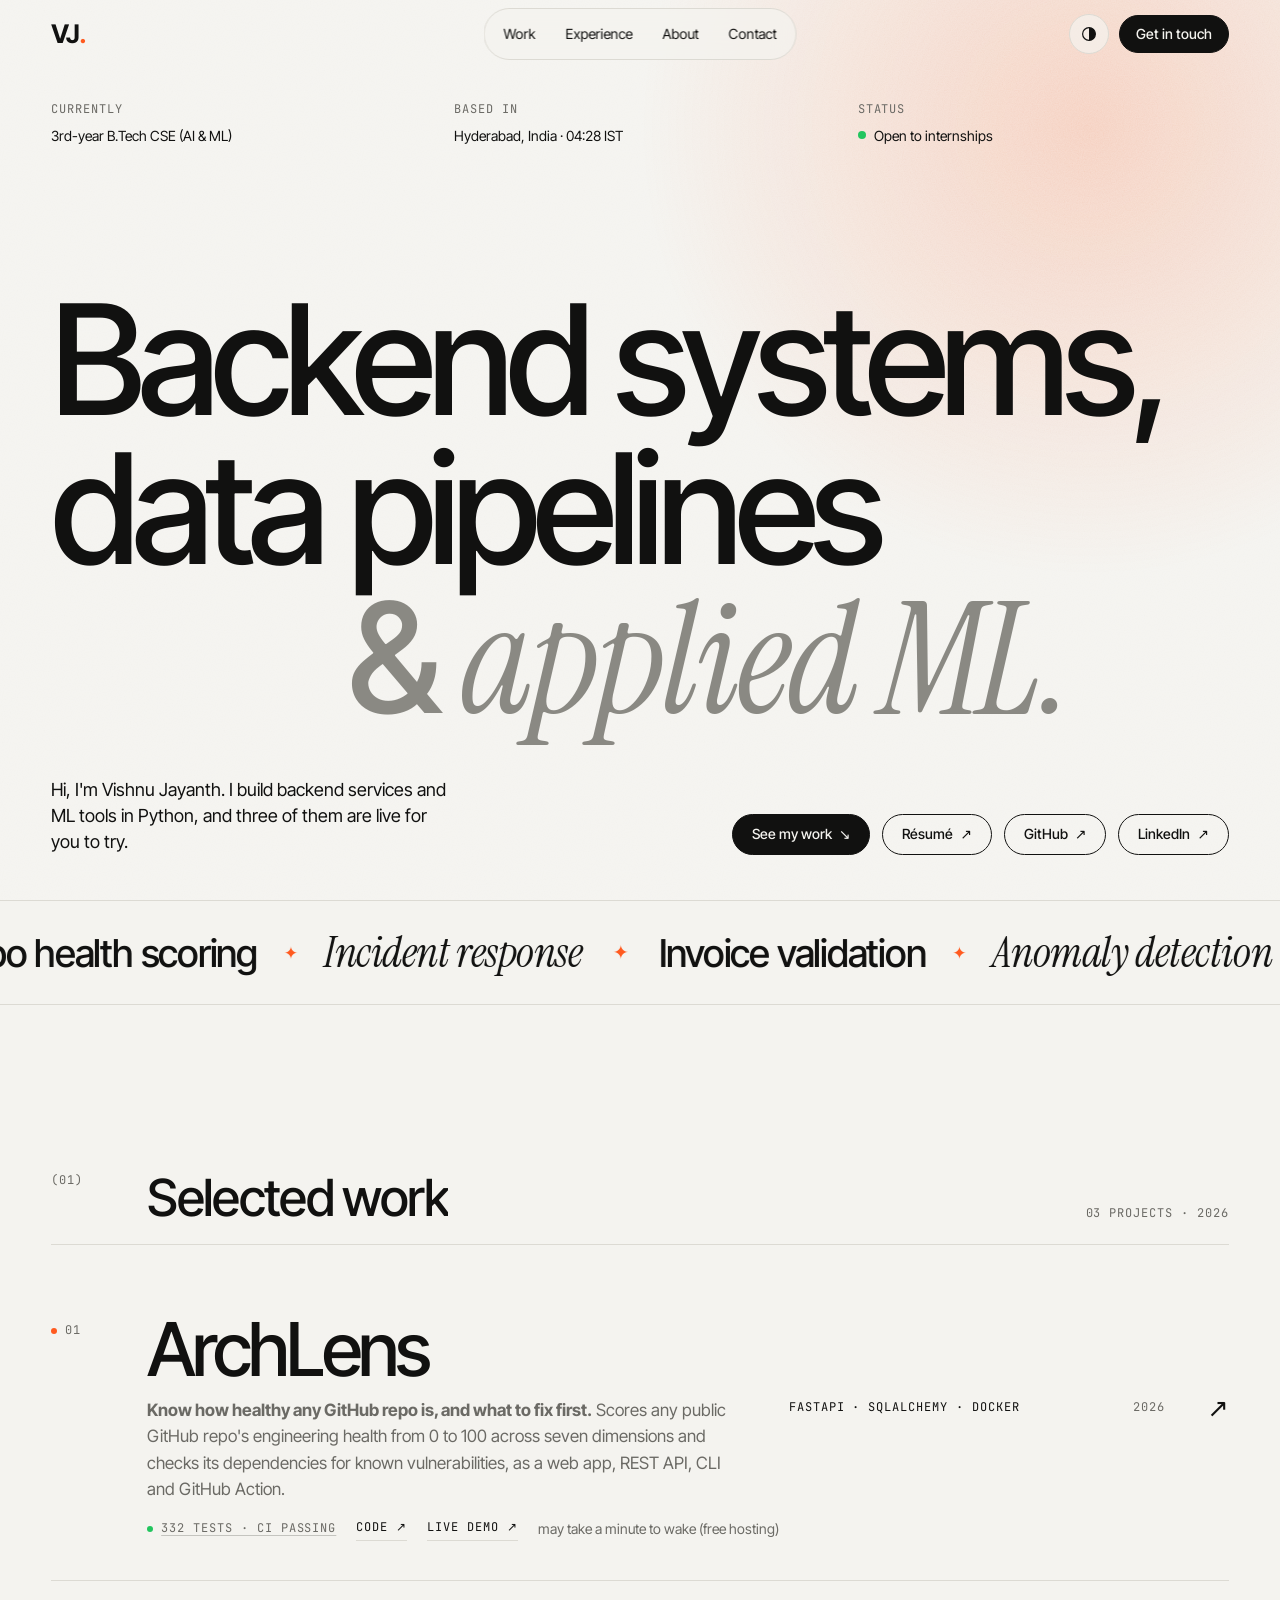
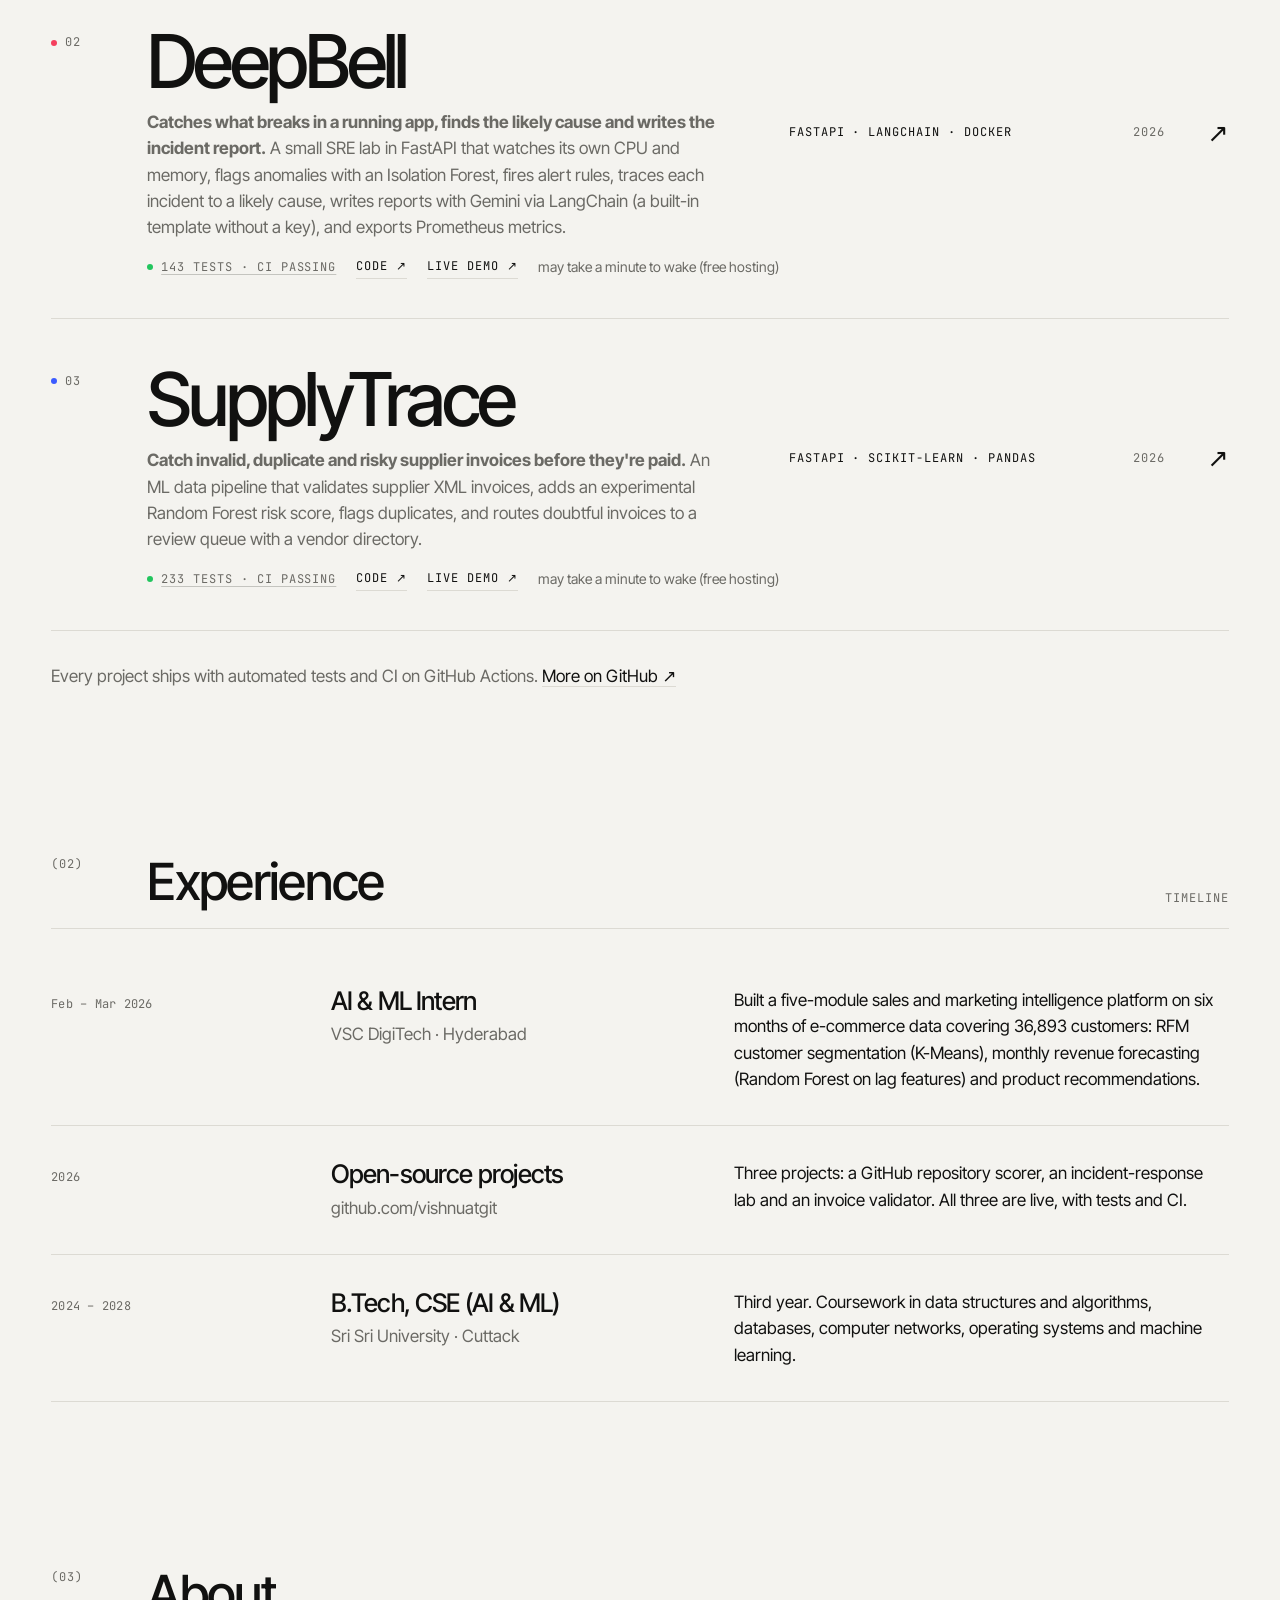
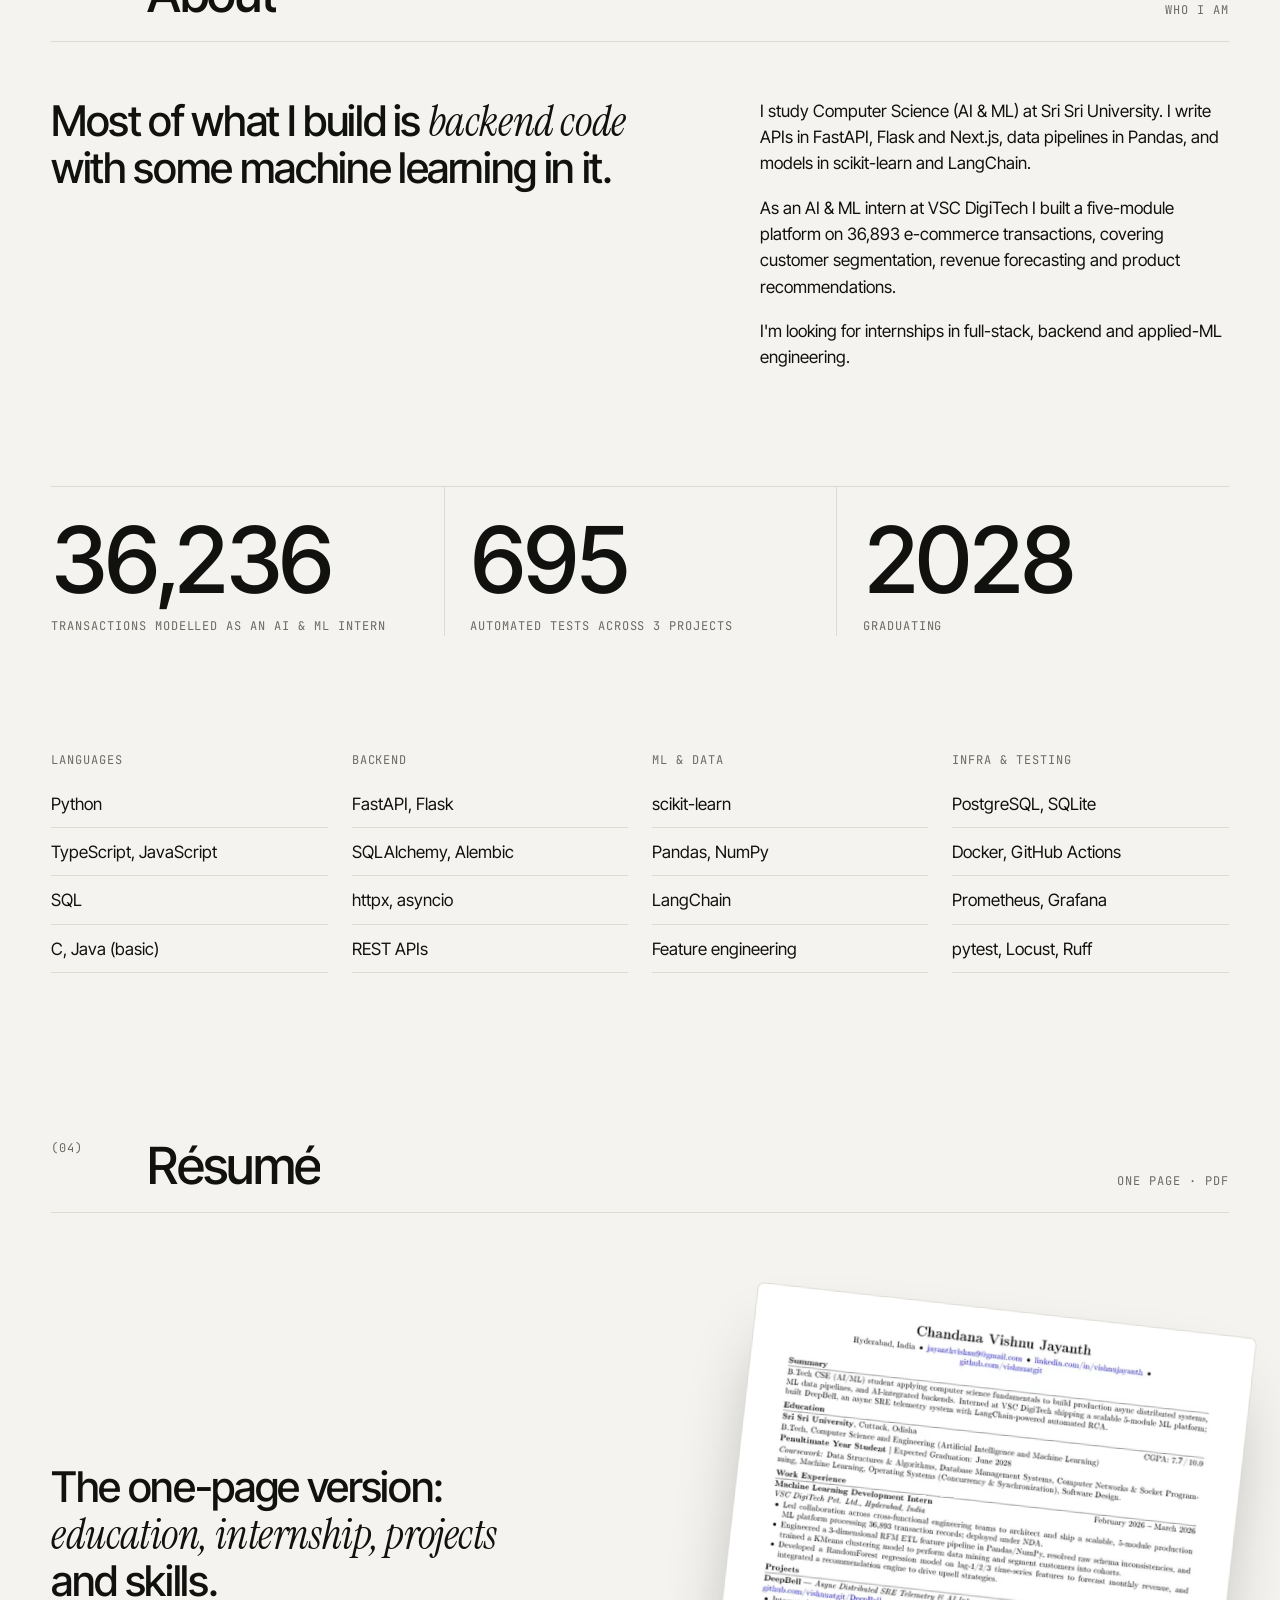
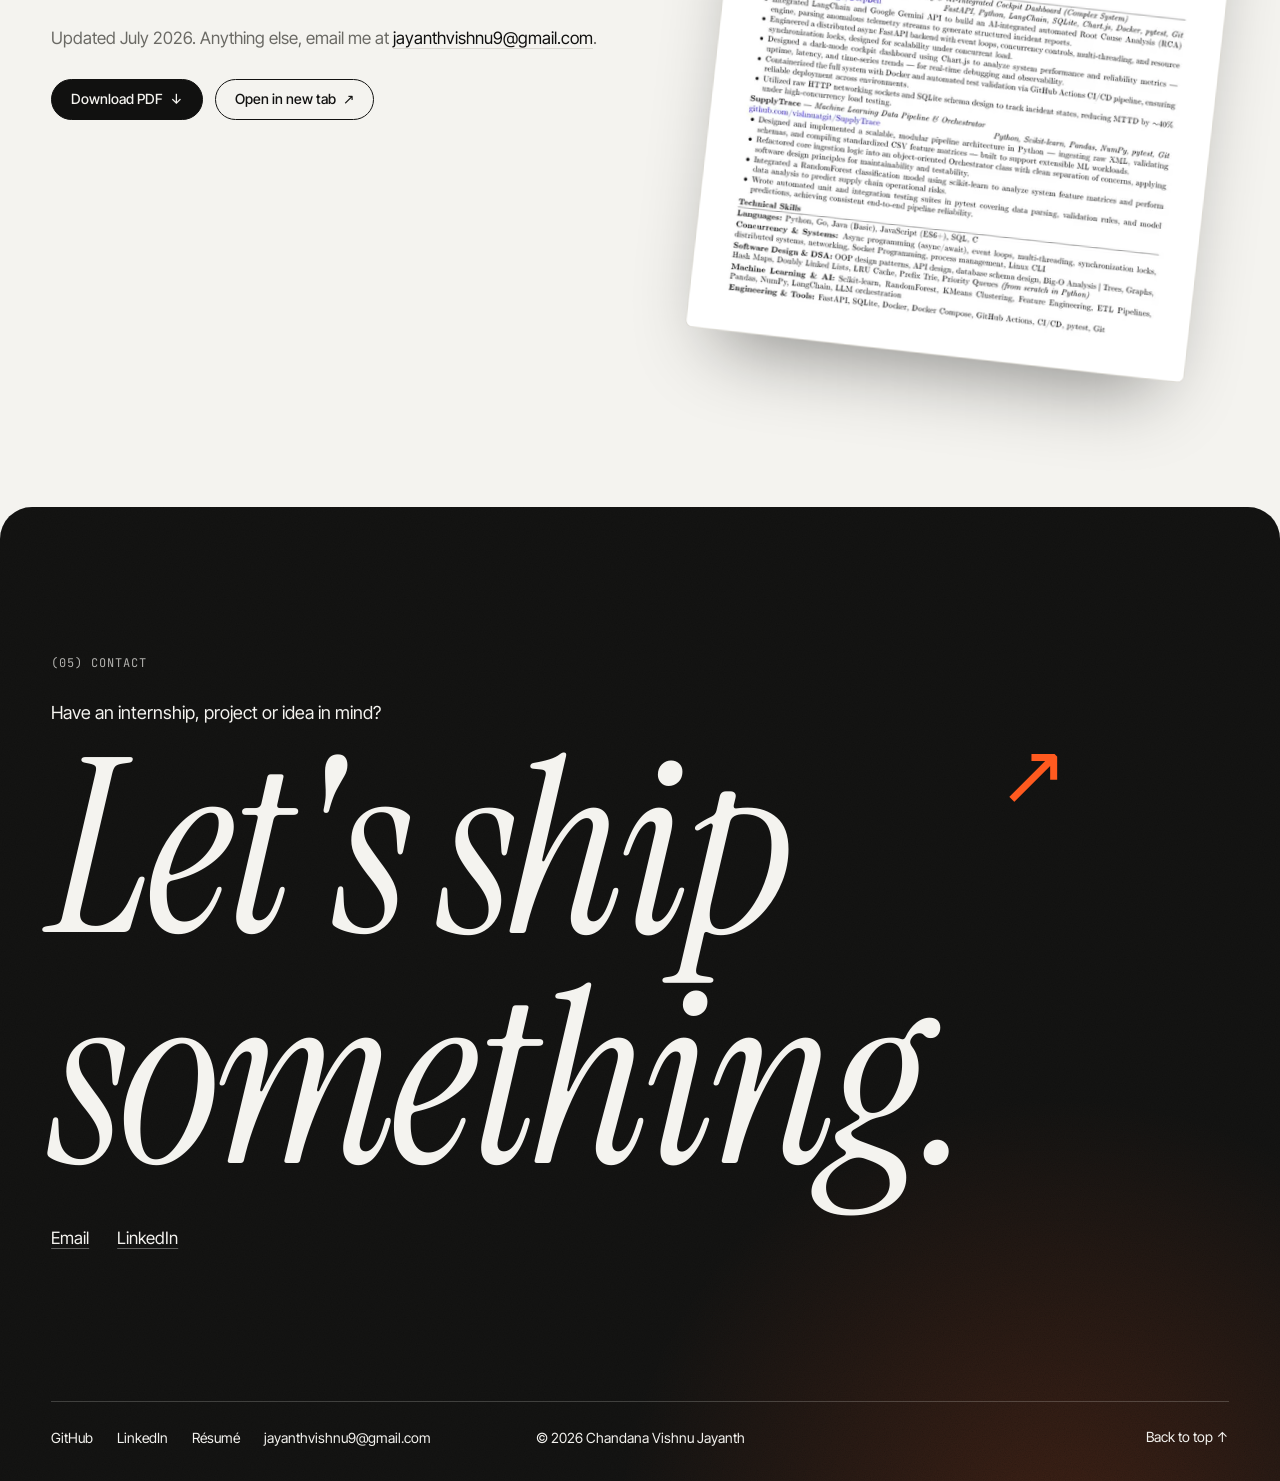
==== commit 6a4fae95: "Use the certificate's title for the VSC internship: AI & ML Intern" ====
--- a/index.html
+++ b/index.html
@@ -229,7 +229,7 @@
         <li class="reveal">
           <span class="t-when">Feb – Mar 2026</span>
           <div class="t-what">
-            <h3>Machine Learning Development Intern</h3>
+            <h3>AI &amp; ML Intern</h3>
             <p>VSC DigiTech · Hyderabad</p>
           </div>
           <p class="t-desc">Built a five-module sales and marketing intelligence platform on six months of <span class="nobr">e-commerce</span> data covering 36,893 customers: RFM customer segmentation (K-Means), monthly revenue forecasting (Random Forest on lag features) and product recommendations.</p>
@@ -266,14 +266,14 @@
         <p class="lead reveal">Most of what I build is <em>backend code</em> with some machine learning in it.</p>
         <div class="about-body reveal">
           <p>I study Computer Science (AI &amp; ML) at Sri Sri University. I write APIs in FastAPI, Flask and Next.js, data pipelines in Pandas, and models in scikit-learn and LangChain.</p>
-          <p>As an ML development intern at VSC DigiTech I built a five-module platform on 36,893 <span class="nobr">e-commerce</span> transactions, covering customer segmentation, revenue forecasting and product recommendations.</p>
+          <p>As an AI &amp; ML intern at VSC DigiTech I built a five-module platform on 36,893 <span class="nobr">e-commerce</span> transactions, covering customer segmentation, revenue forecasting and product recommendations.</p>
           <p>I'm looking for internships in full-stack, backend and applied-ML engineering.</p>
         </div>
       </div>
 
       <!-- EDIT: keep these numbers true. data-count makes a number count up when it scrolls into view. -->
       <dl class="stats reveal">
-        <div><dt>Transactions modelled as an ML intern</dt><dd data-count>36,893</dd></div>
+        <div><dt>Transactions modelled as an AI &amp; ML intern</dt><dd data-count>36,893</dd></div>
         <div><dt>Automated tests across 3 projects</dt><dd data-count>708</dd></div>
         <div><dt>Graduating</dt><dd>2028</dd></div>
       </dl>
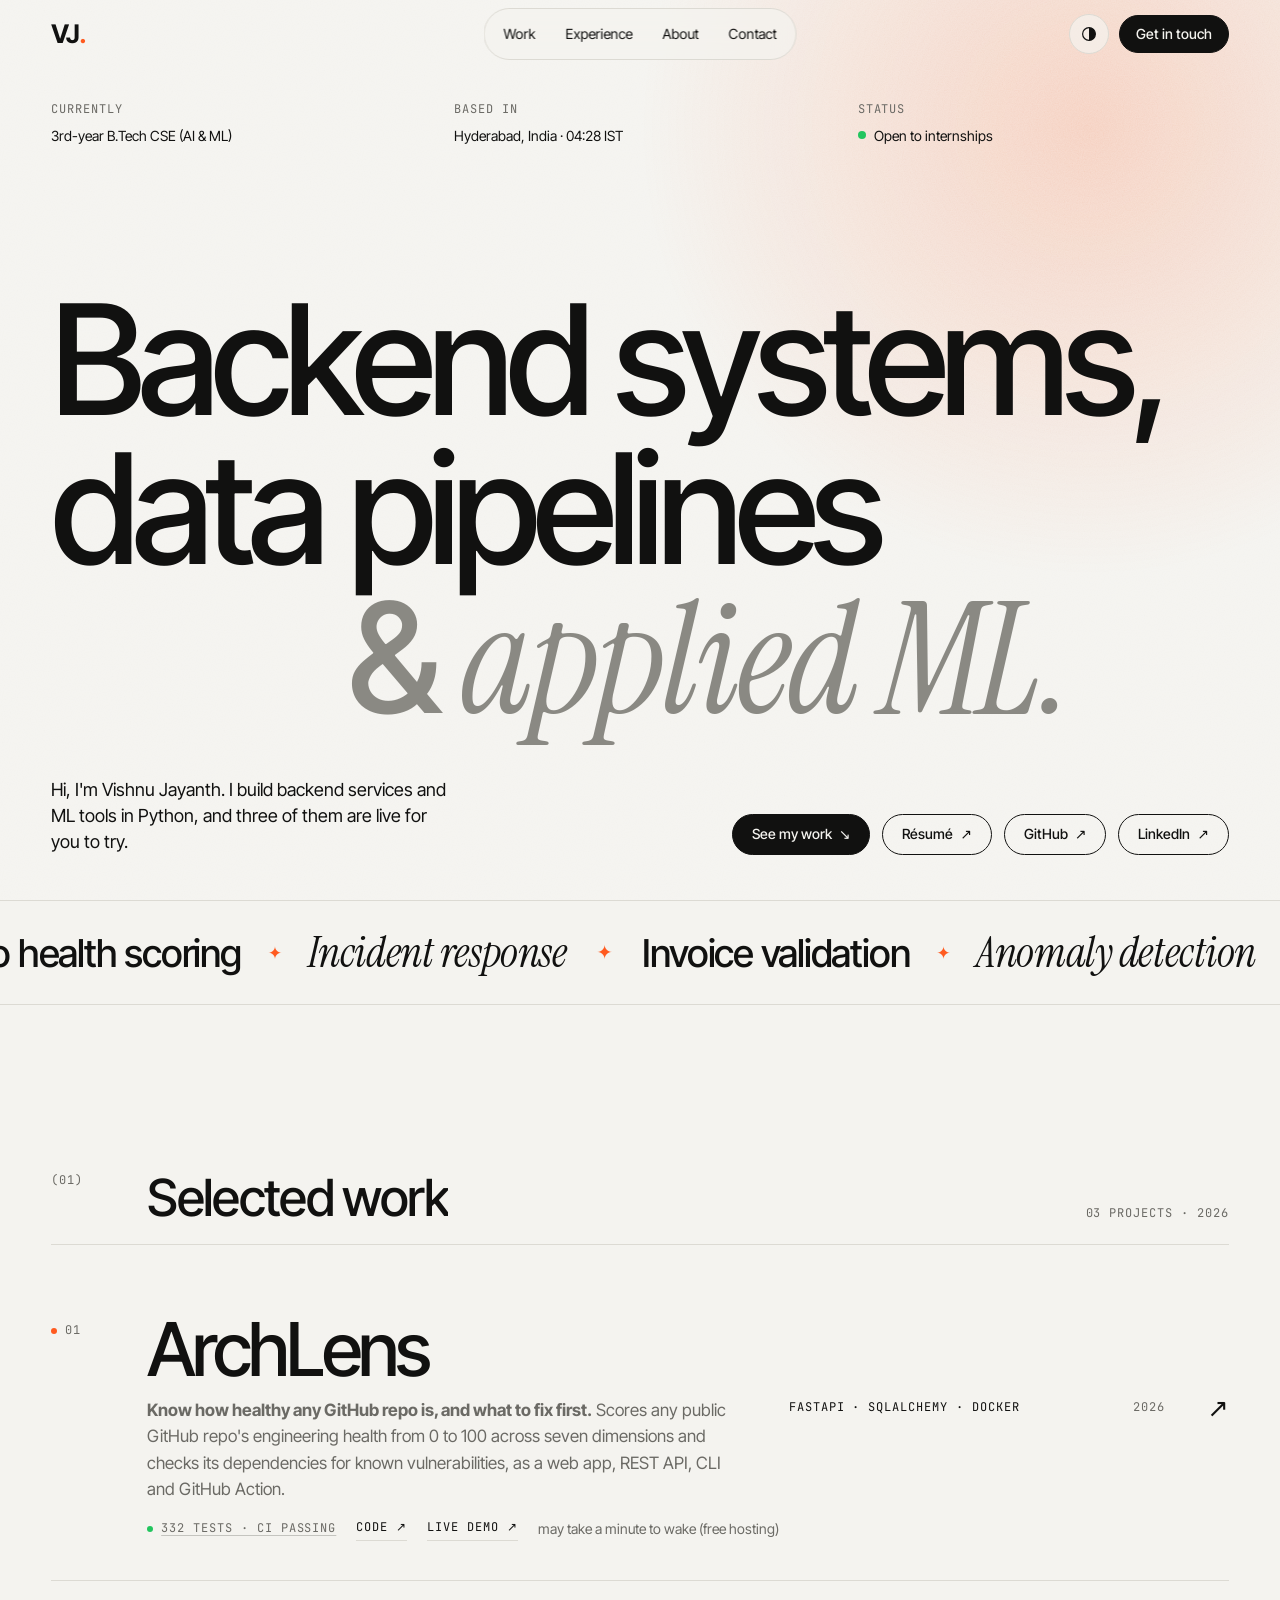
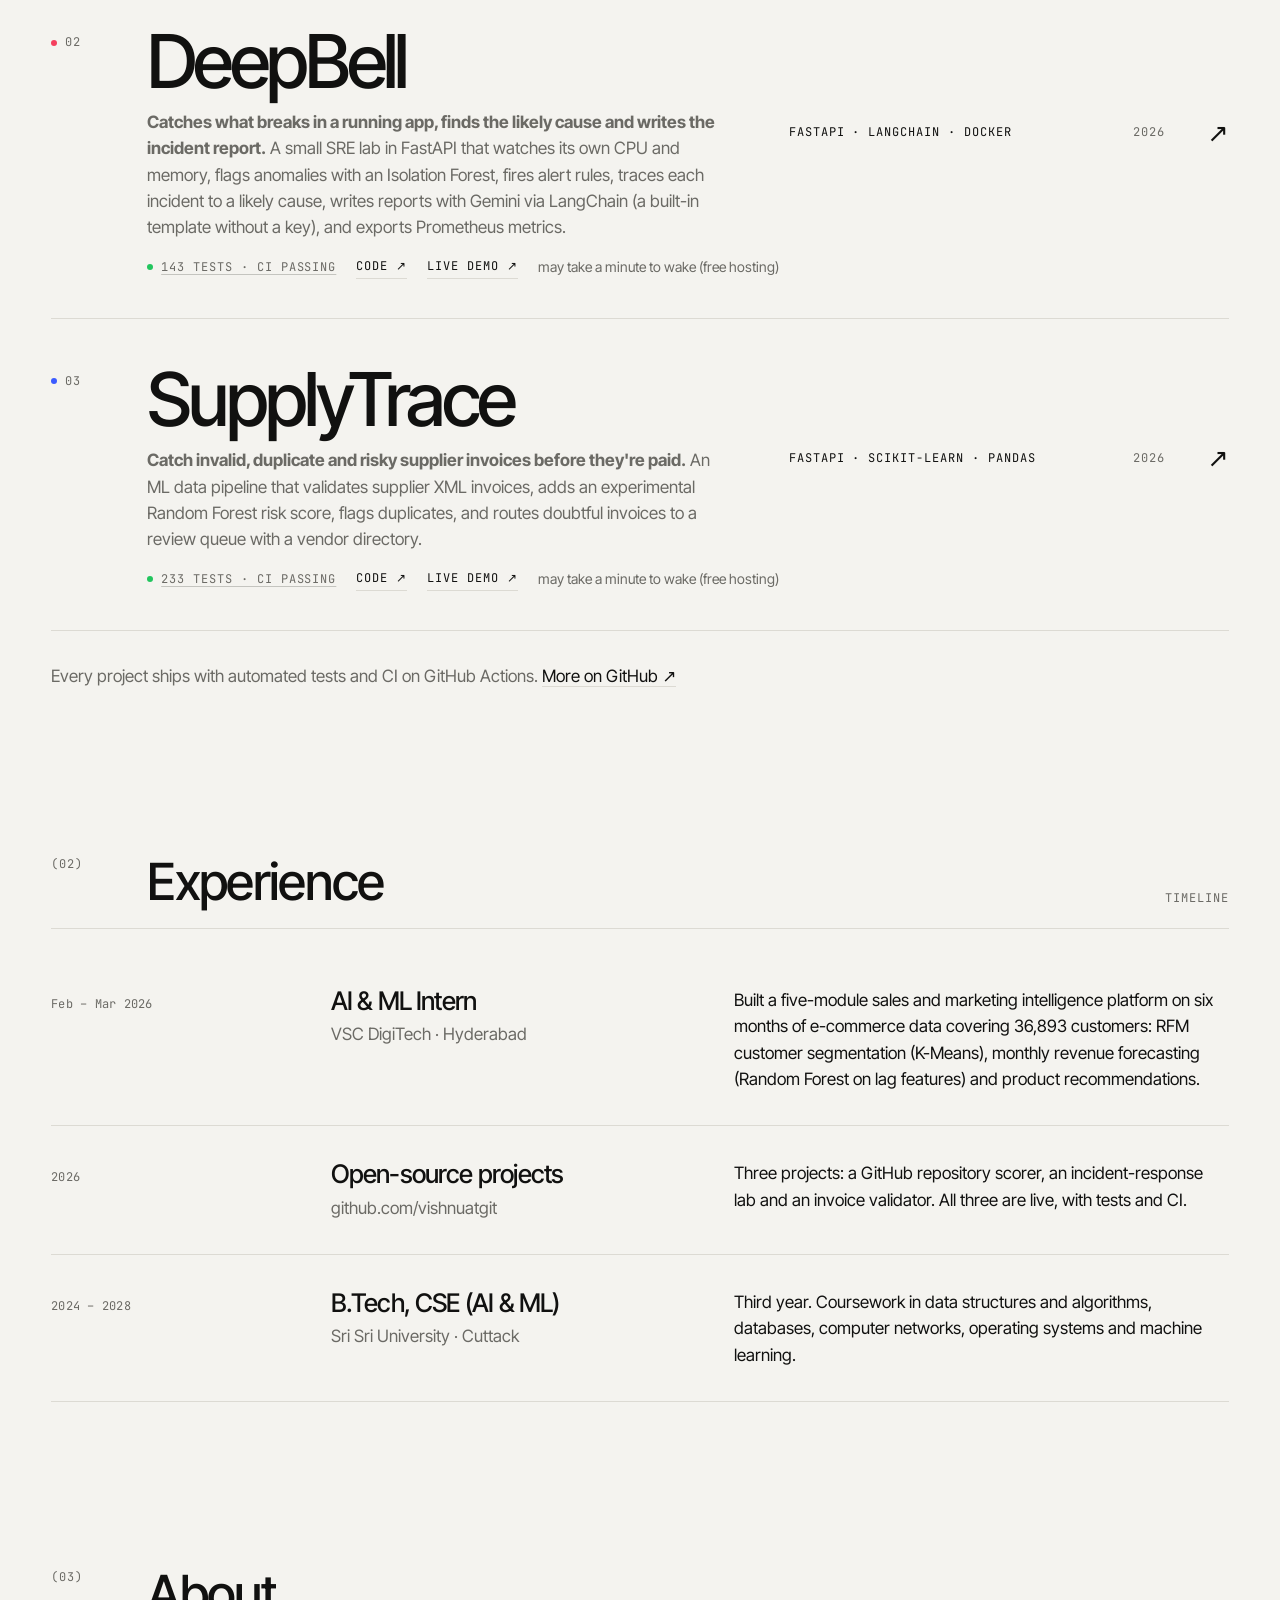
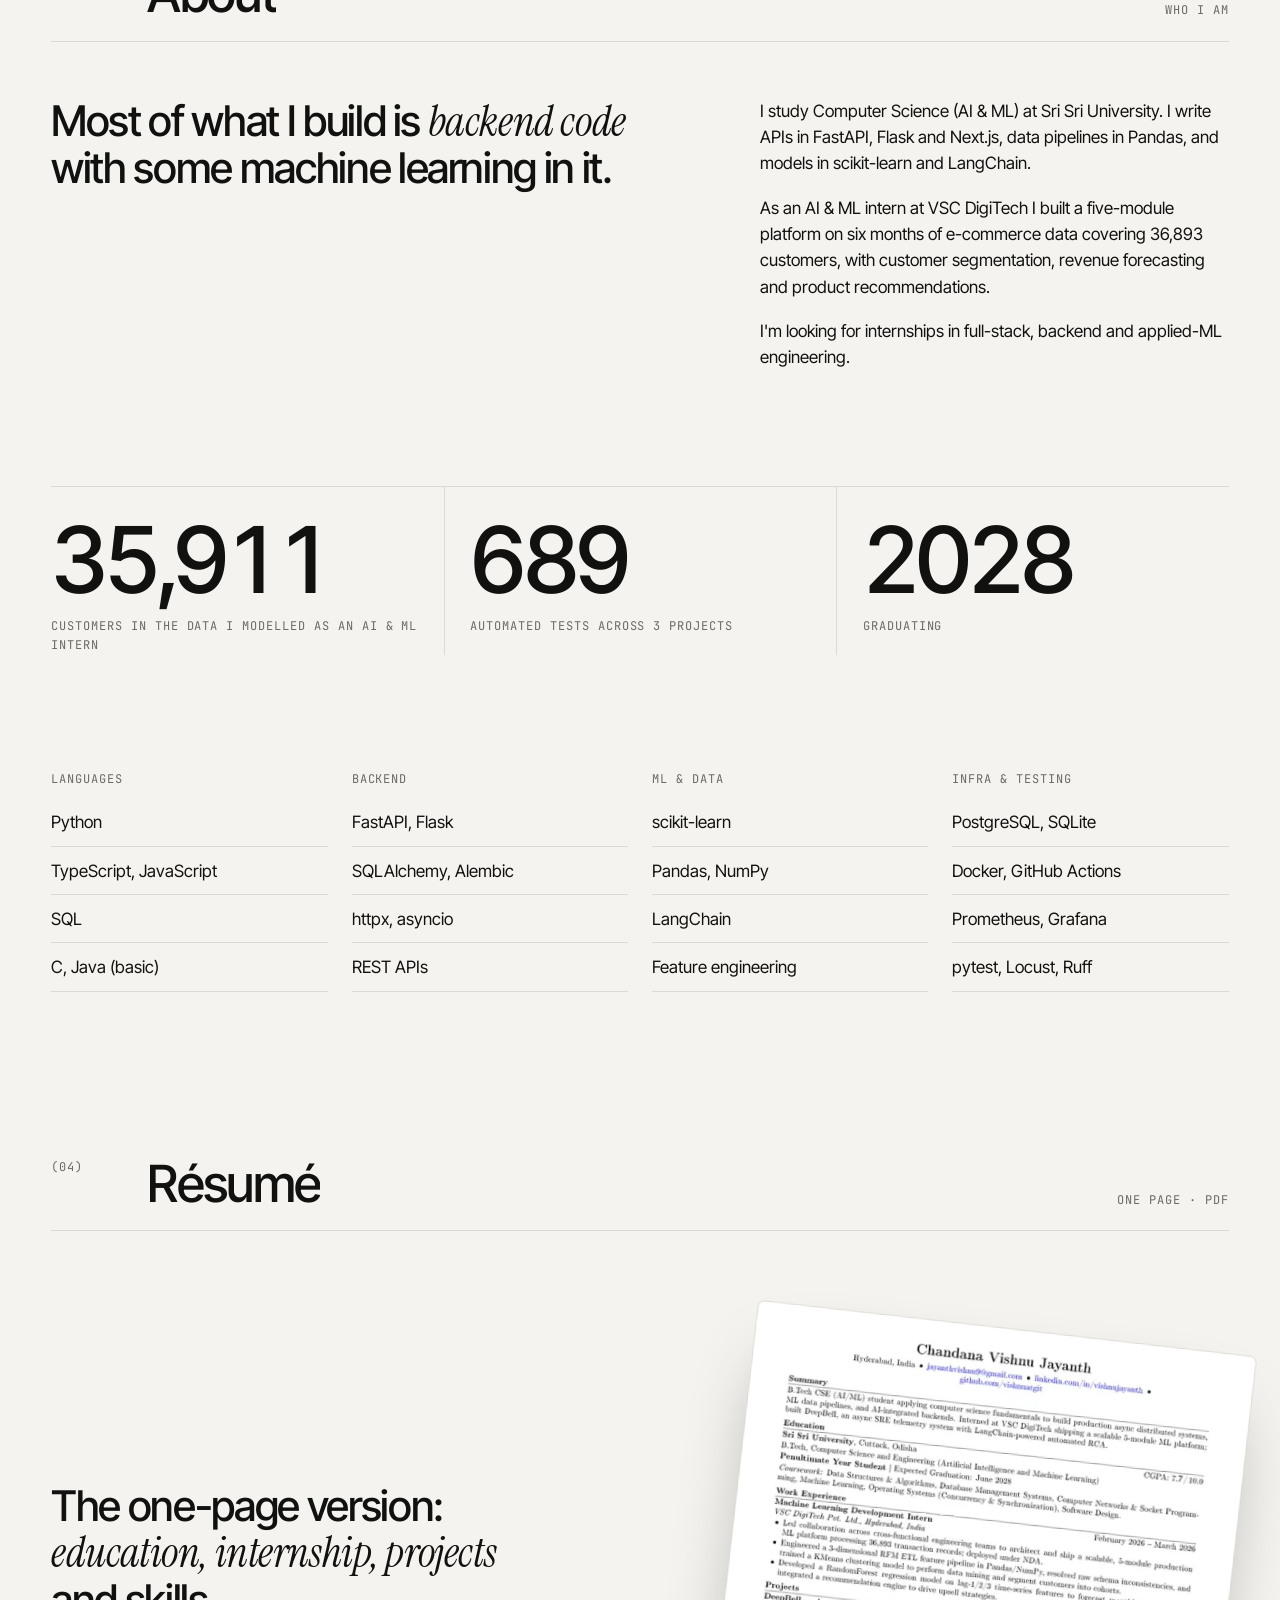
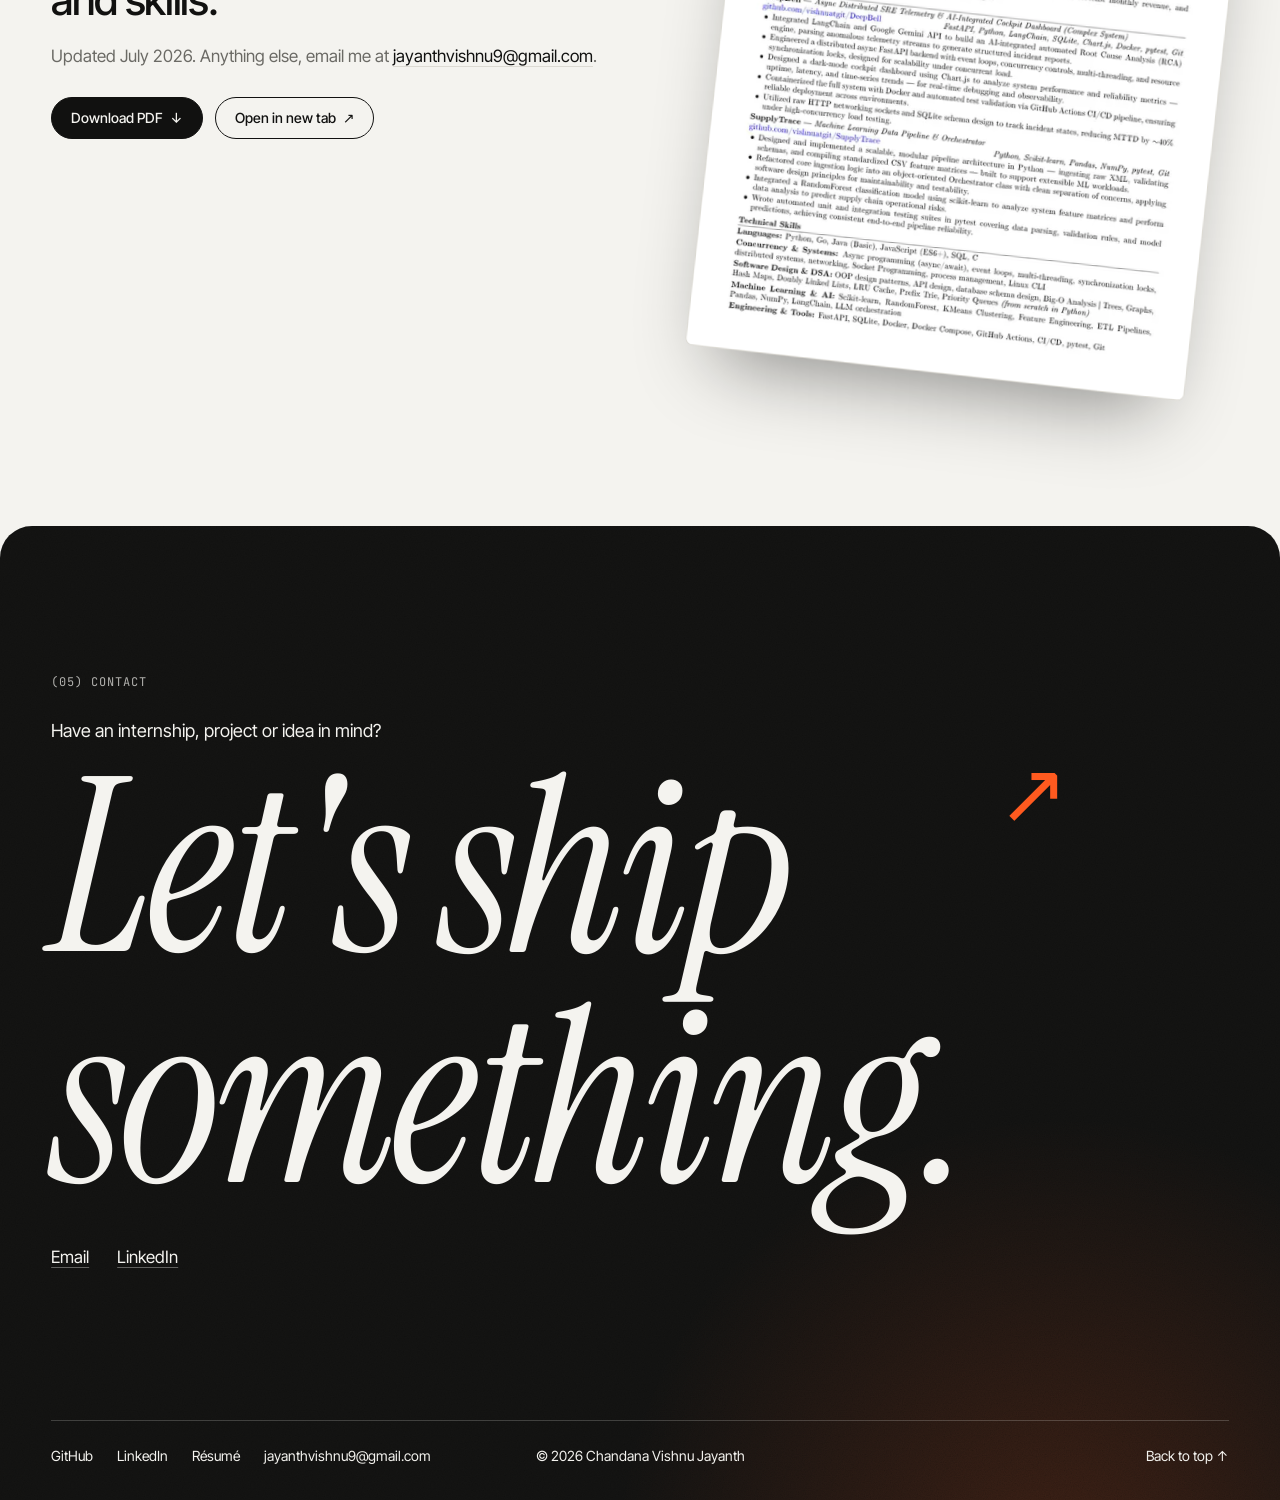
==== commit 873295ef: "Say 36,893 customers in the About text and stat label, matching the VSC documentation" ====
--- a/index.html
+++ b/index.html
@@ -266,14 +266,14 @@
         <p class="lead reveal">Most of what I build is <em>backend code</em> with some machine learning in it.</p>
         <div class="about-body reveal">
           <p>I study Computer Science (AI &amp; ML) at Sri Sri University. I write APIs in FastAPI, Flask and Next.js, data pipelines in Pandas, and models in scikit-learn and LangChain.</p>
-          <p>As an AI &amp; ML intern at VSC DigiTech I built a five-module platform on 36,893 <span class="nobr">e-commerce</span> transactions, covering customer segmentation, revenue forecasting and product recommendations.</p>
+          <p>As an AI &amp; ML intern at VSC DigiTech I built a five-module platform on six months of <span class="nobr">e-commerce</span> data covering 36,893 customers, with customer segmentation, revenue forecasting and product recommendations.</p>
           <p>I'm looking for internships in full-stack, backend and applied-ML engineering.</p>
         </div>
       </div>
 
       <!-- EDIT: keep these numbers true. data-count makes a number count up when it scrolls into view. -->
       <dl class="stats reveal">
-        <div><dt>Transactions modelled as an AI &amp; ML intern</dt><dd data-count>36,893</dd></div>
+        <div><dt>Customers in the data I modelled as an AI &amp; ML intern</dt><dd data-count>36,893</dd></div>
         <div><dt>Automated tests across 3 projects</dt><dd data-count>708</dd></div>
         <div><dt>Graduating</dt><dd>2028</dd></div>
       </dl>
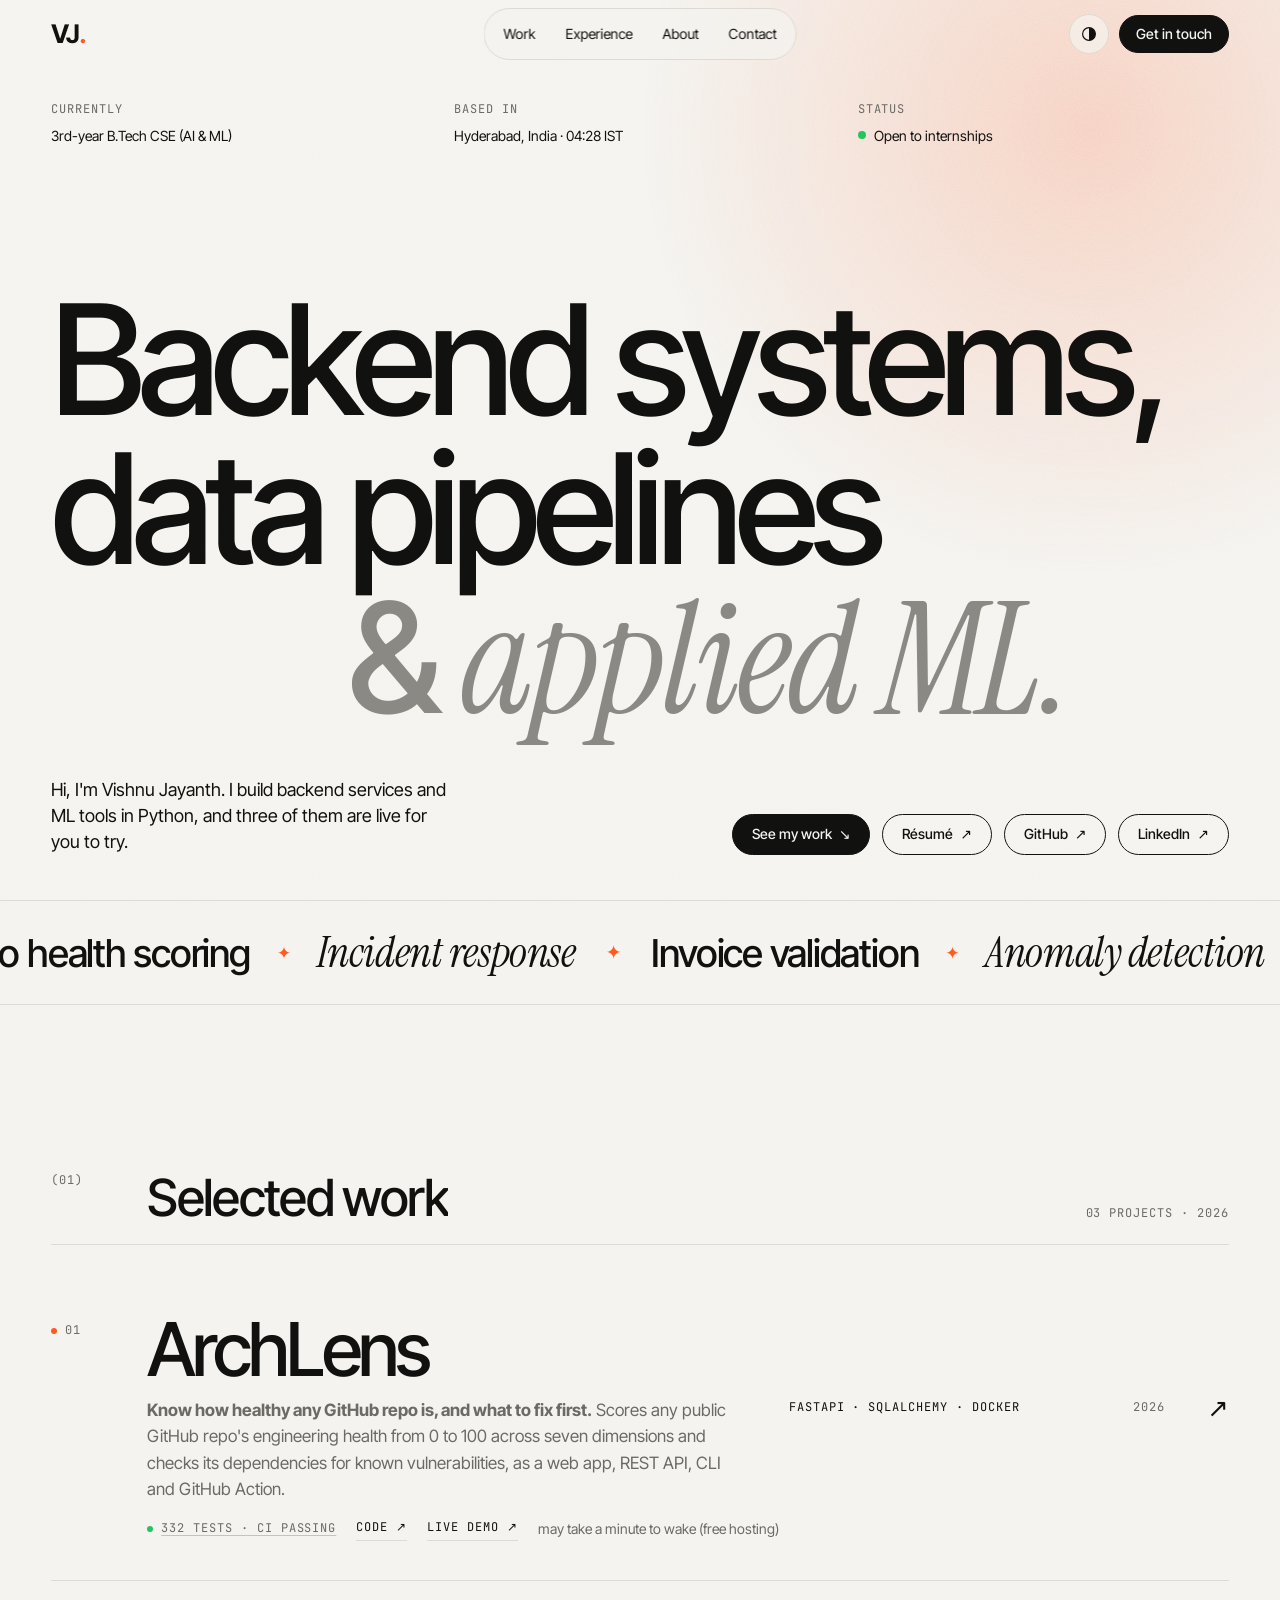
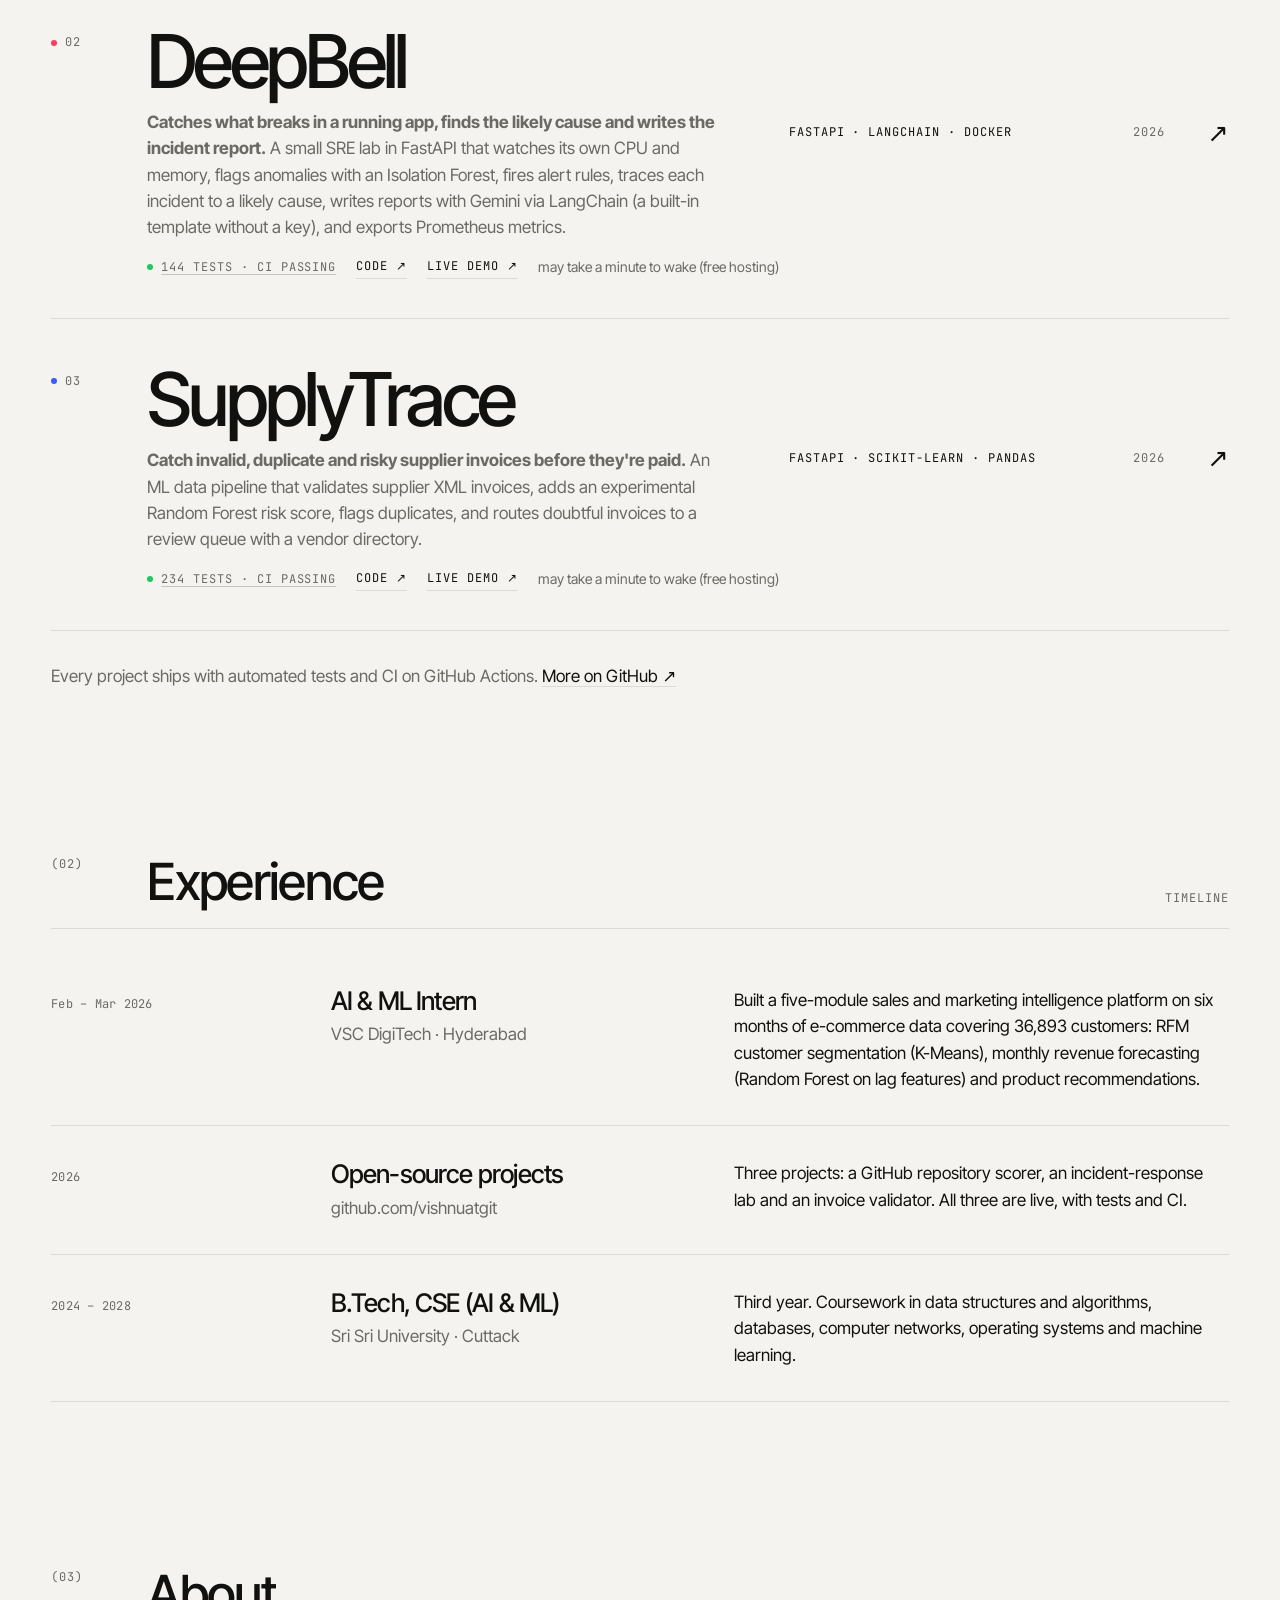
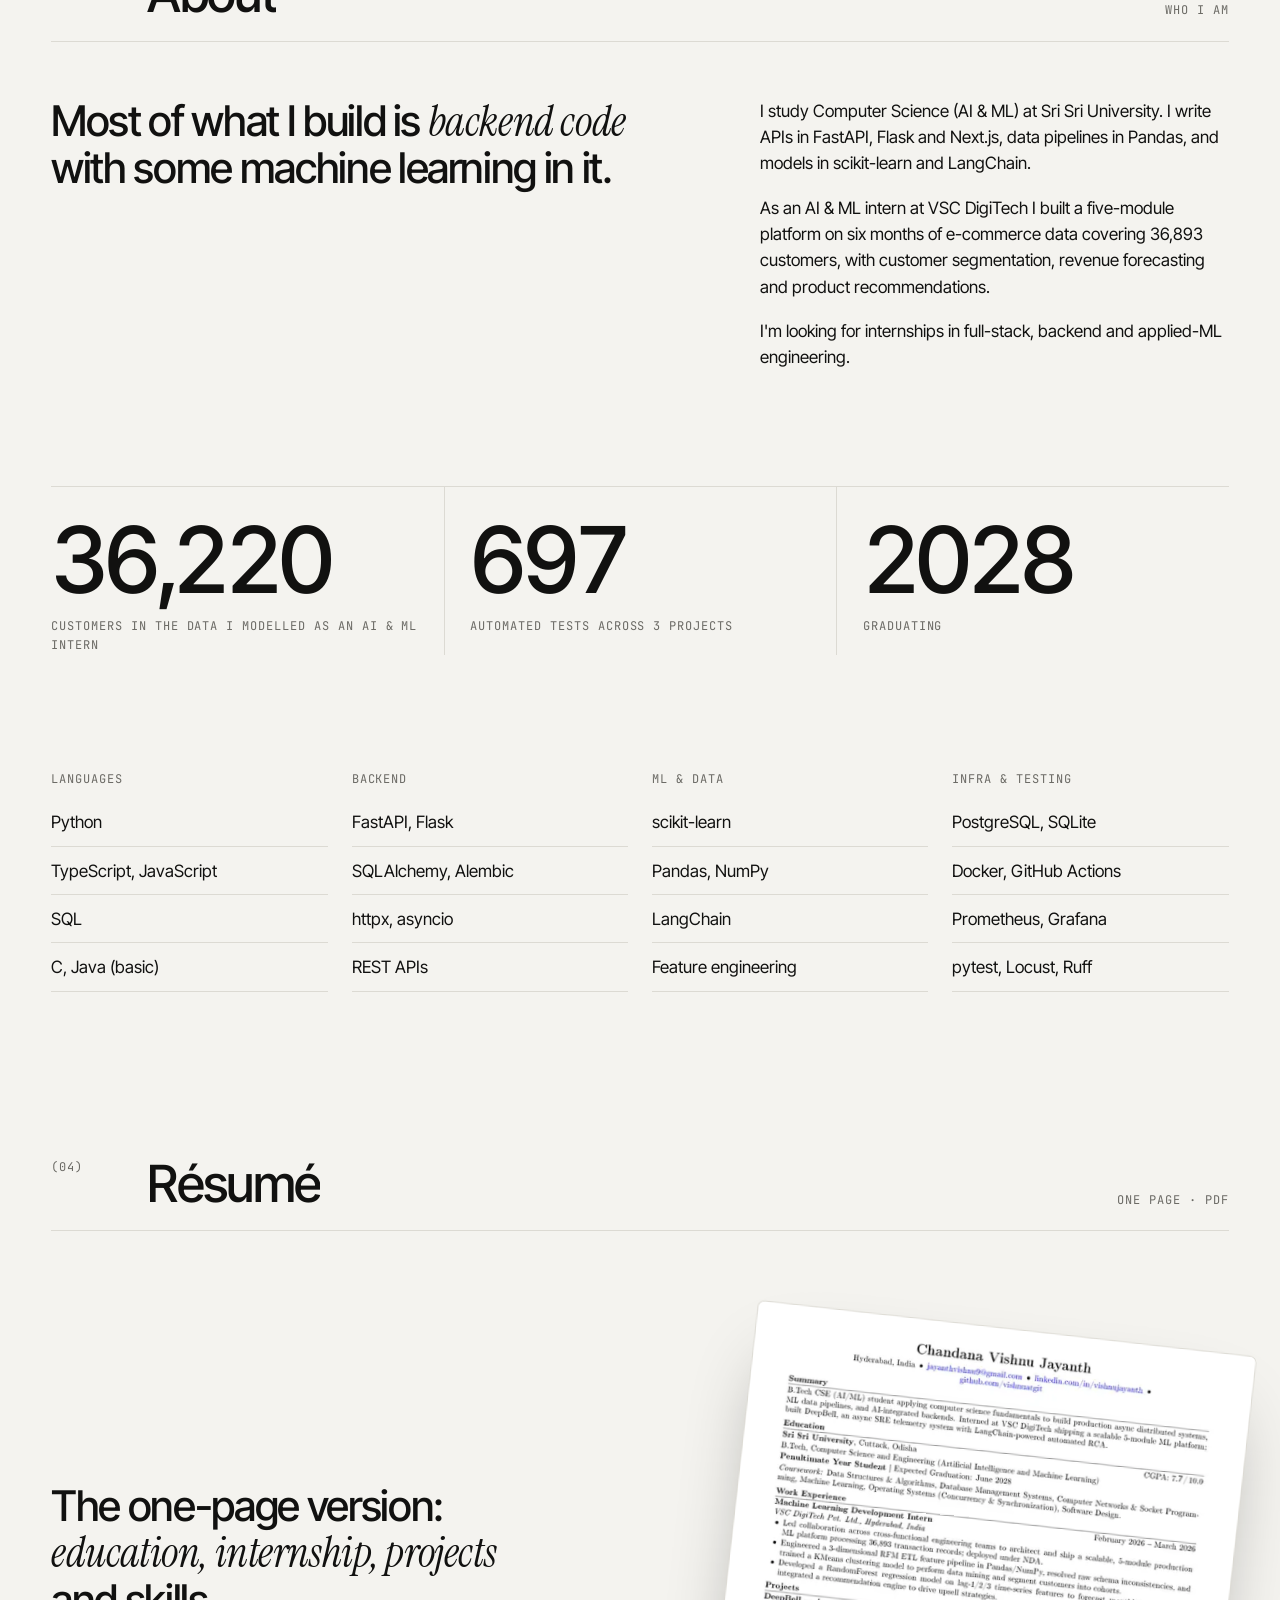
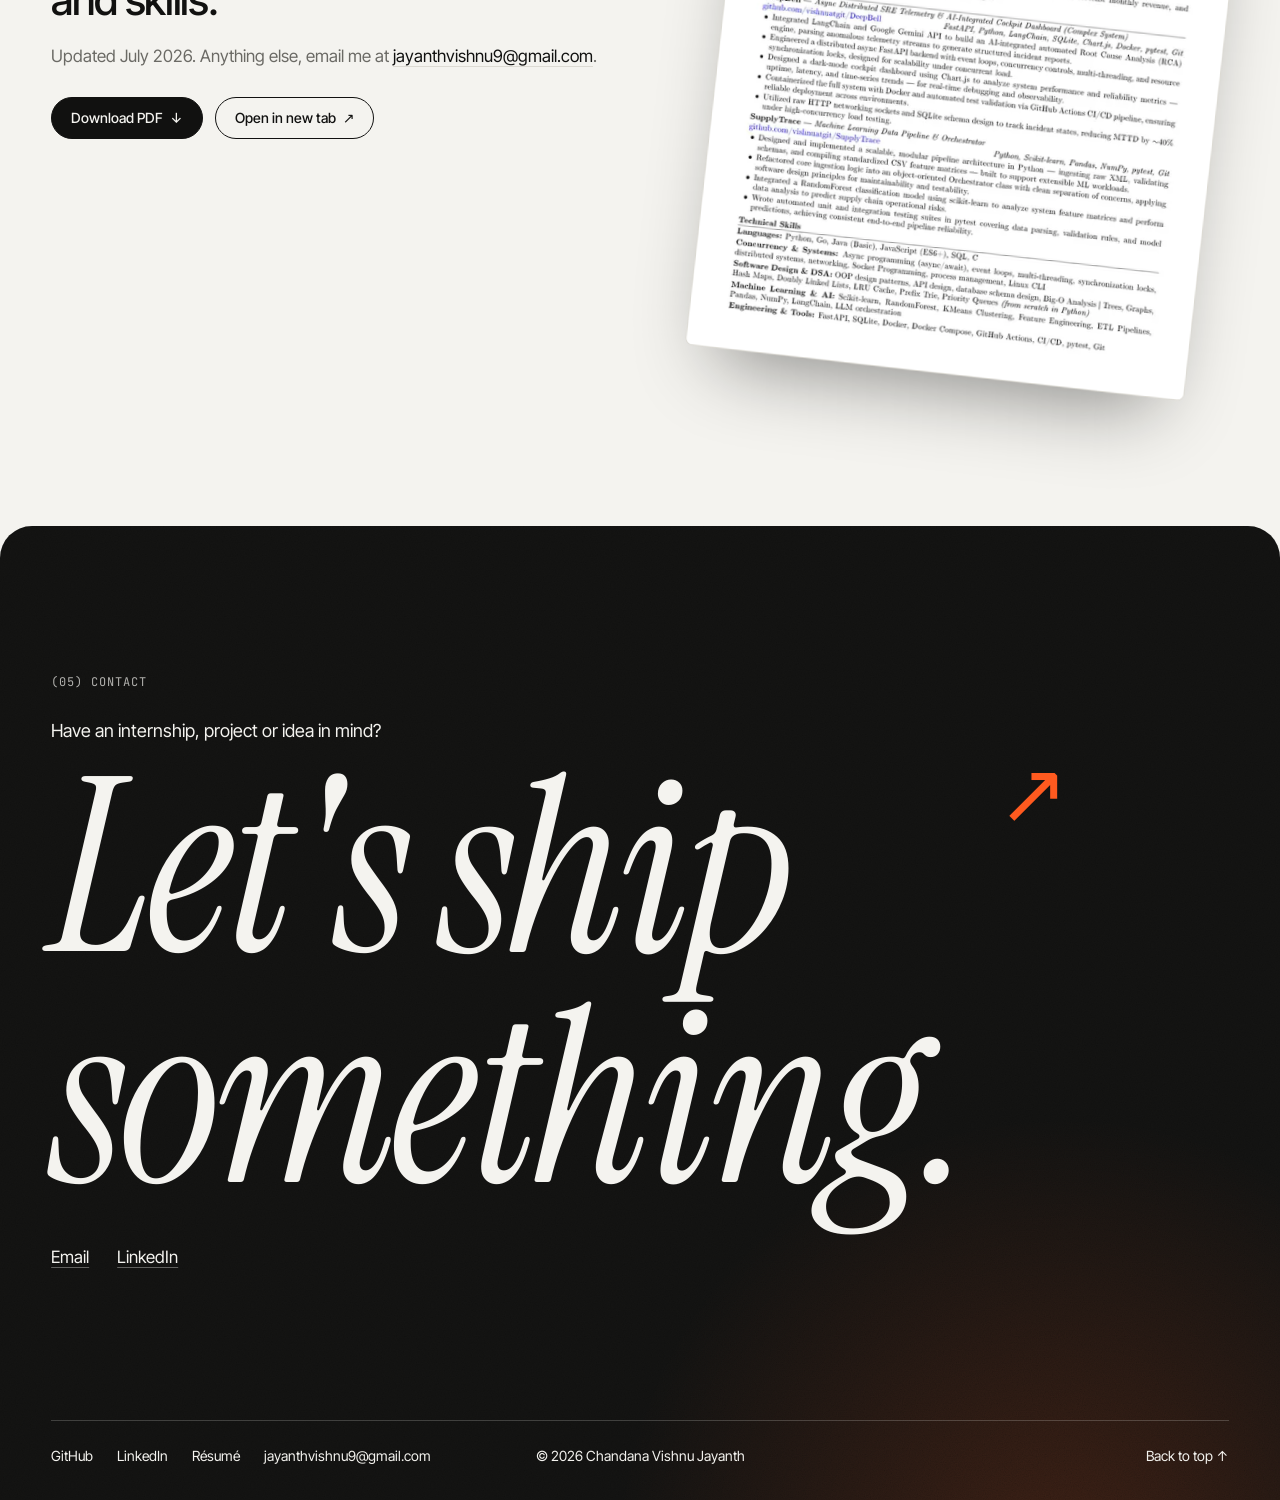
==== commit 8480edc6: "Test counts: DeepBell 144, SupplyTrace 234, total 710" ====
--- a/index.html
+++ b/index.html
@@ -180,7 +180,7 @@
               <span class="sr-only">(case study)</span>
             </a>
             <p class="p-more">
-              <span class="p-proof"><a href="https://github.com/vishnuatgit/DeepBell/actions/workflows/ci.yml" target="_blank" rel="noopener">143 tests · CI passing</a></span>
+              <span class="p-proof"><a href="https://github.com/vishnuatgit/DeepBell/actions/workflows/ci.yml" target="_blank" rel="noopener">144 tests · CI passing</a></span>
               <a class="p-ext" href="https://github.com/vishnuatgit/DeepBell" target="_blank" rel="noopener">Code <span aria-hidden="true">↗</span><span class="sr-only">: DeepBell on GitHub</span></a>
               <a class="p-ext" data-demo="deepbell" hidden>Live demo <span aria-hidden="true">↗</span><span class="sr-only">: DeepBell</span></a>
               <span class="p-wake" data-demo-note="deepbell" hidden>may take a minute to wake (free hosting)</span>
@@ -204,7 +204,7 @@
               <span class="sr-only">(case study)</span>
             </a>
             <p class="p-more">
-              <span class="p-proof"><a href="https://github.com/vishnuatgit/SupplyTrace/actions/workflows/ci.yml" target="_blank" rel="noopener">233 tests · CI passing</a></span>
+              <span class="p-proof"><a href="https://github.com/vishnuatgit/SupplyTrace/actions/workflows/ci.yml" target="_blank" rel="noopener">234 tests · CI passing</a></span>
               <a class="p-ext" href="https://github.com/vishnuatgit/SupplyTrace" target="_blank" rel="noopener">Code <span aria-hidden="true">↗</span><span class="sr-only">: SupplyTrace on GitHub</span></a>
               <a class="p-ext" data-demo="supplytrace" hidden>Live demo <span aria-hidden="true">↗</span><span class="sr-only">: SupplyTrace</span></a>
               <span class="p-wake" data-demo-note="supplytrace" hidden>may take a minute to wake (free hosting)</span>
@@ -274,7 +274,7 @@
       <!-- EDIT: keep these numbers true. data-count makes a number count up when it scrolls into view. -->
       <dl class="stats reveal">
         <div><dt>Customers in the data I modelled as an AI &amp; ML intern</dt><dd data-count>36,893</dd></div>
-        <div><dt>Automated tests across 3 projects</dt><dd data-count>708</dd></div>
+        <div><dt>Automated tests across 3 projects</dt><dd data-count>710</dd></div>
         <div><dt>Graduating</dt><dd>2028</dd></div>
       </dl>
 
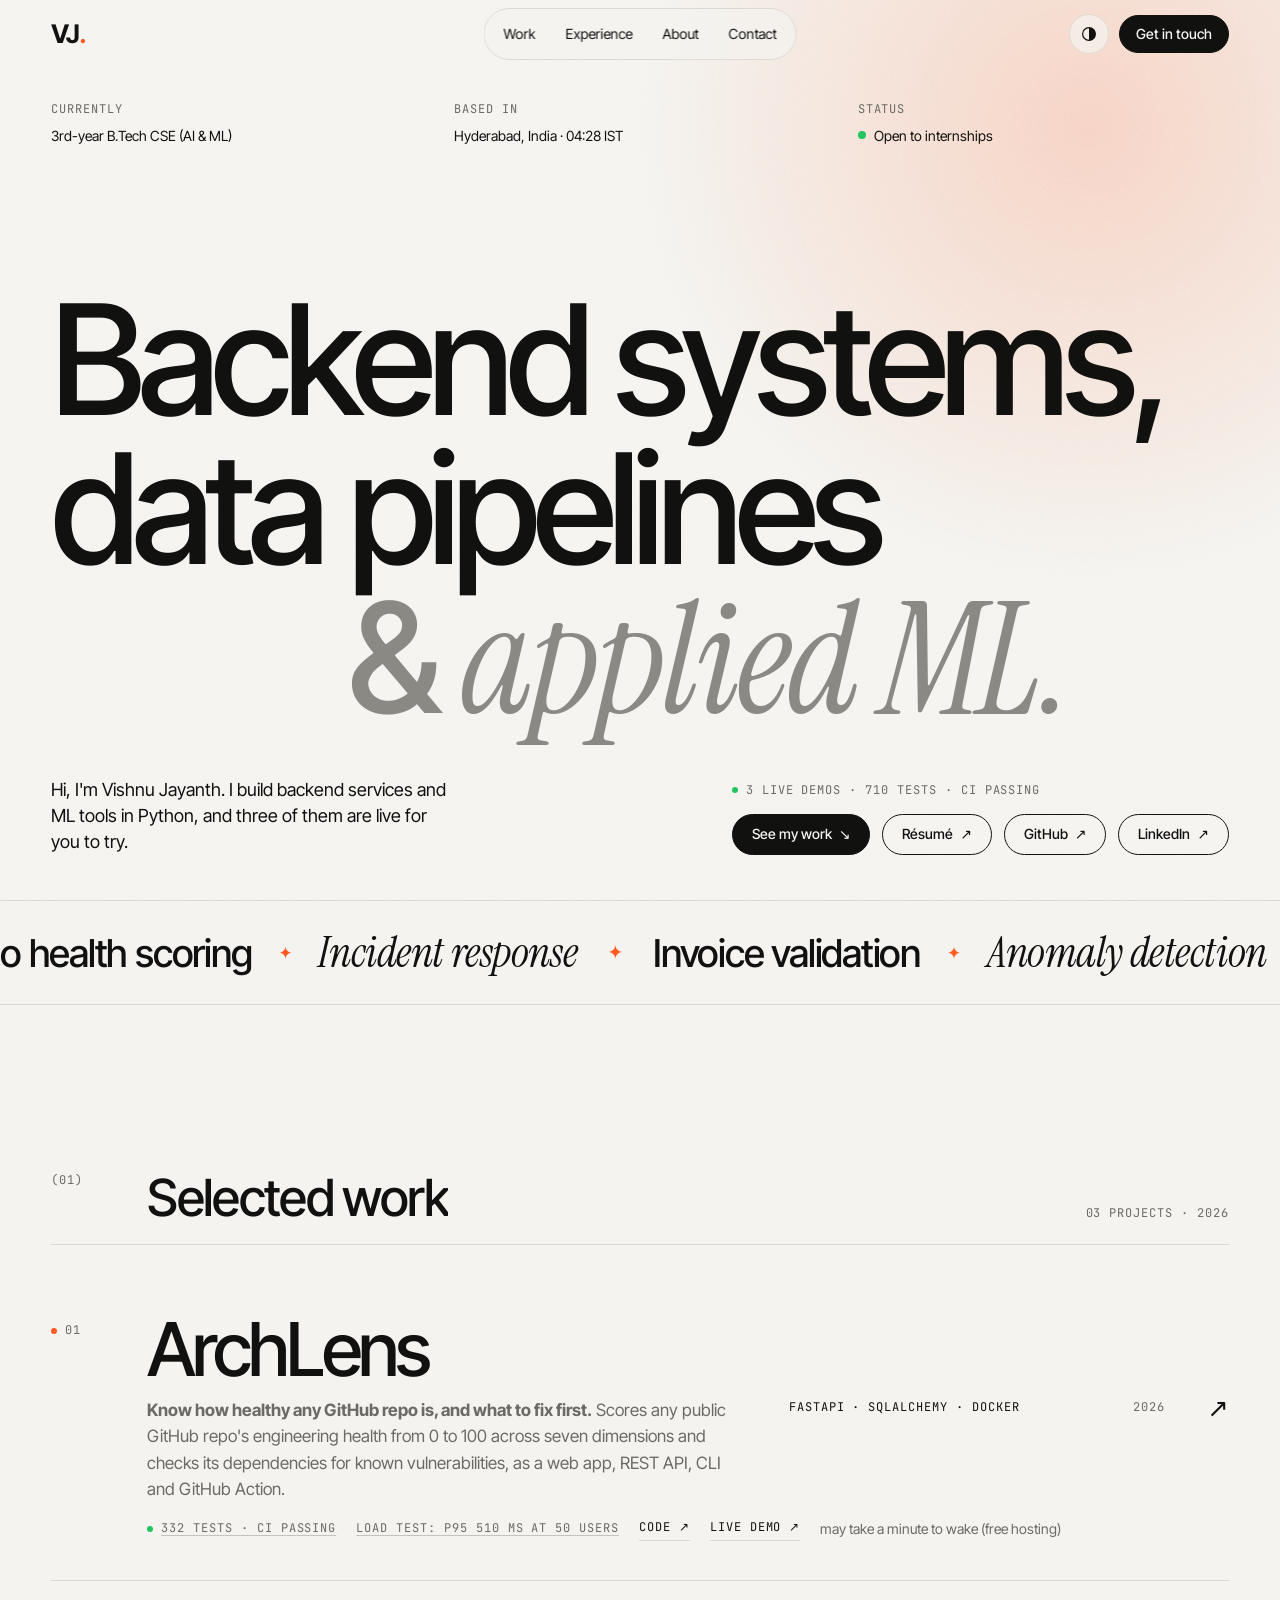
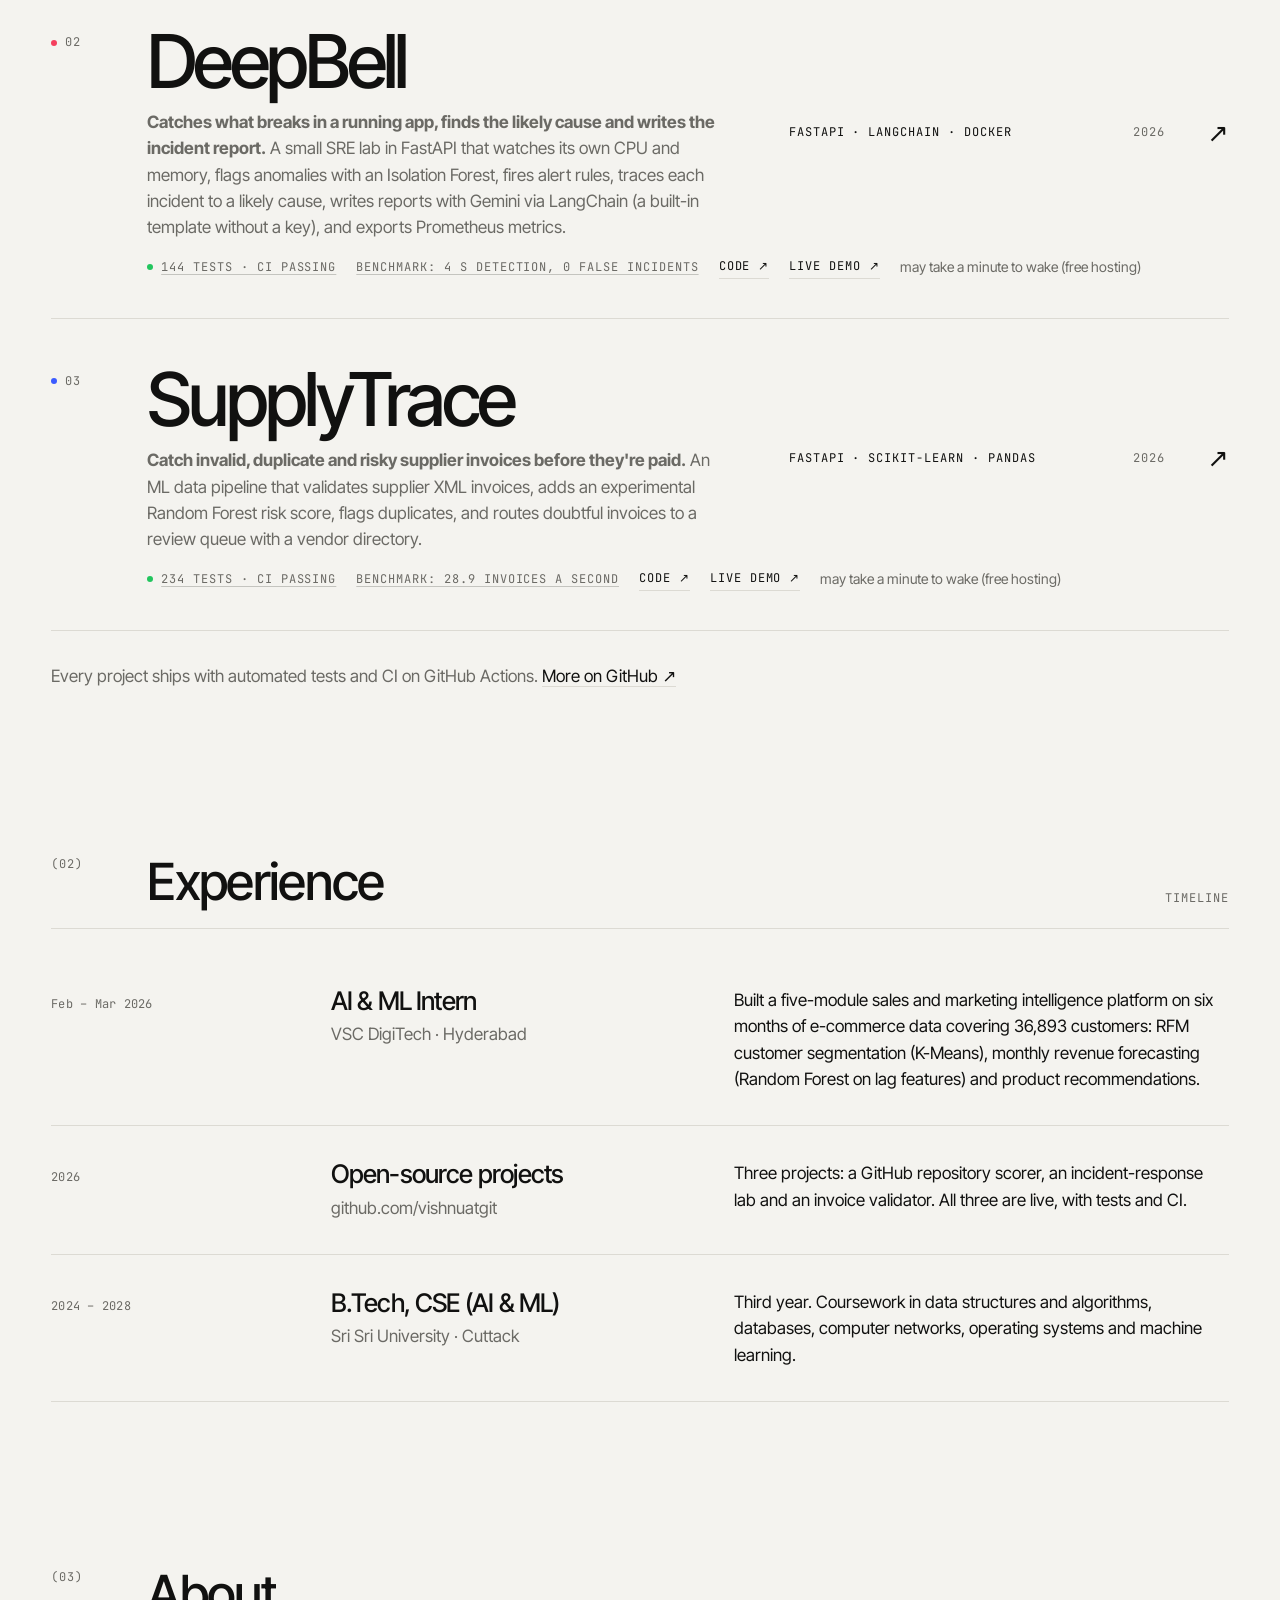
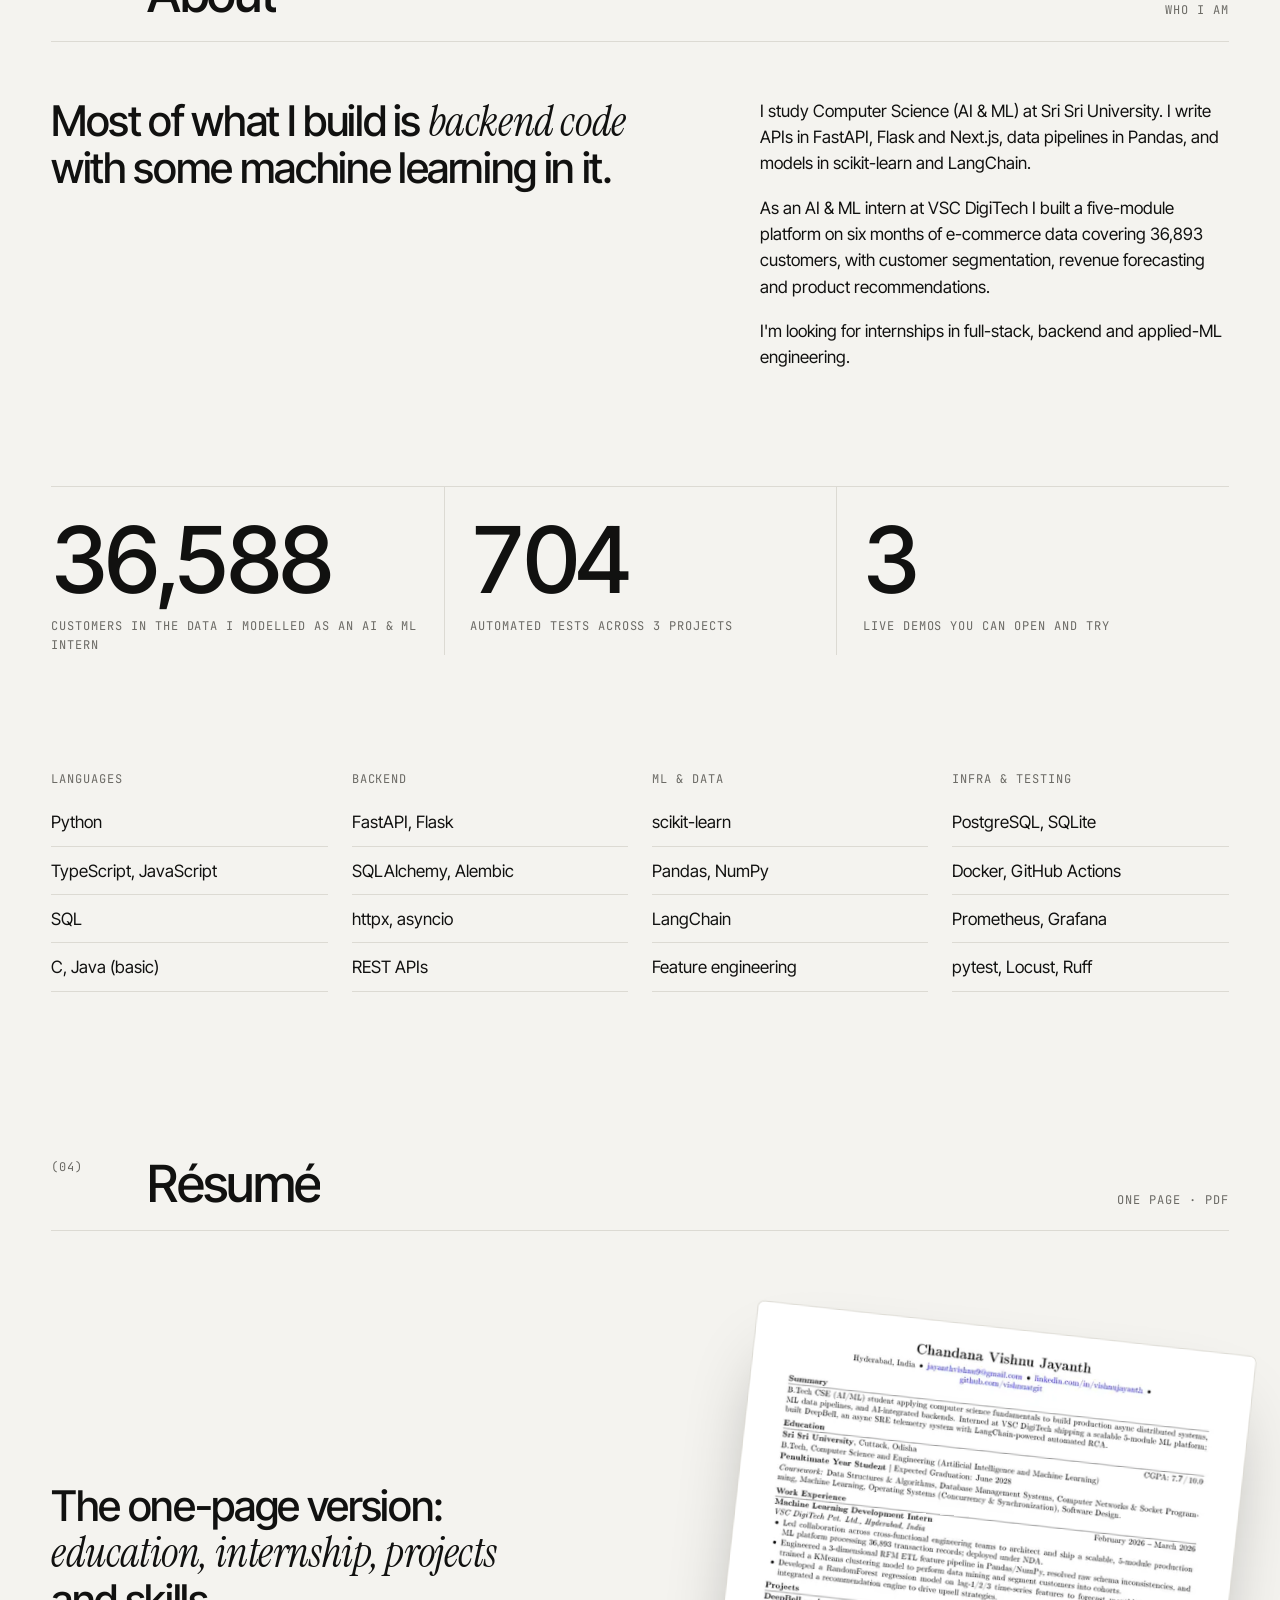
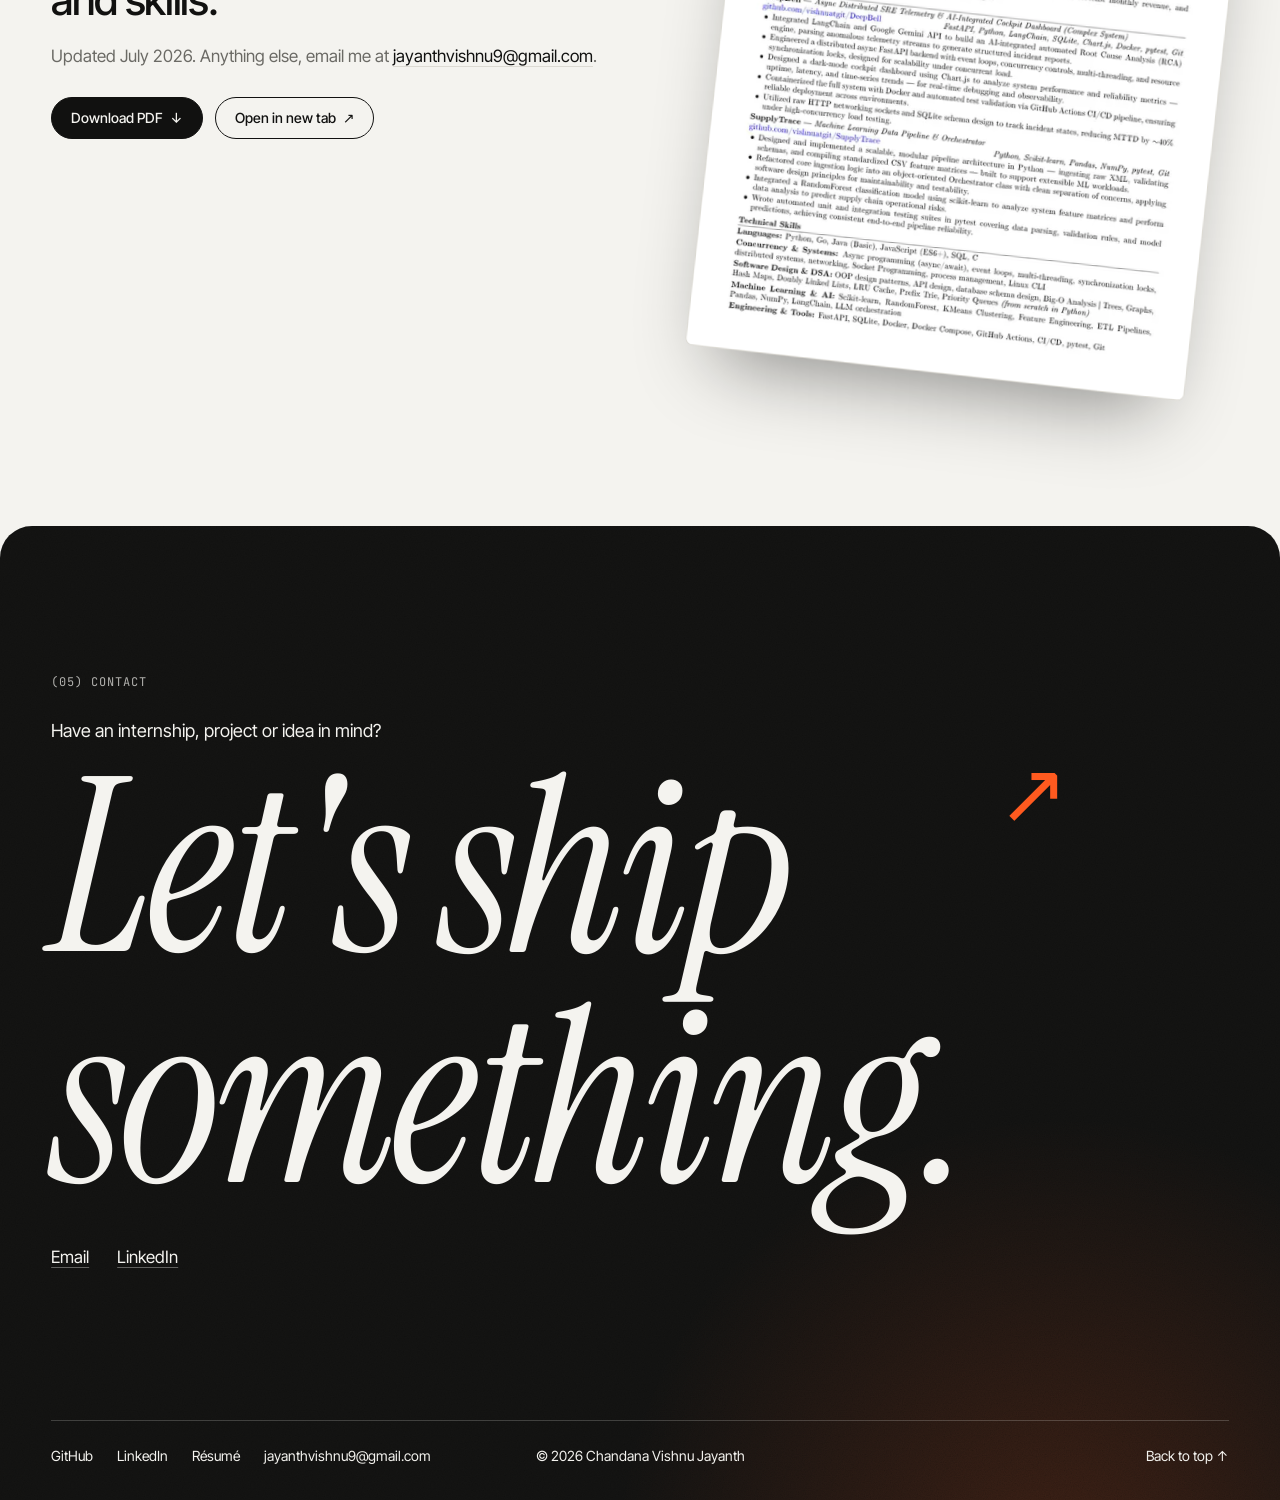
==== commit caef2432: "Home: proof on the first screen and one measured number per project; case studies: jump links - Hero" ====
--- a/index.html
+++ b/index.html
@@ -106,11 +106,15 @@
 
       <div class="hero-foot">
         <p class="hero-intro">Hi, I'm Vishnu Jayanth. I build backend services and ML tools in Python, and three of them are live for you to try.</p>
-        <div class="actions">
-          <a class="btn btn-solid" href="#work" data-magnetic>See my work <span class="arr arr-se" aria-hidden="true">↘</span></a>
-          <a class="btn btn-ghost" href="resume.pdf" target="_blank" rel="noopener">Résumé <span class="arr arr-ne" aria-hidden="true">↗</span></a>
-          <a class="btn btn-ghost" href="https://github.com/vishnuatgit" target="_blank" rel="noopener">GitHub <span class="arr arr-ne" aria-hidden="true">↗</span></a>
-          <a class="btn btn-ghost" href="https://www.linkedin.com/in/vishnujayanth/" target="_blank" rel="noopener">LinkedIn <span class="arr arr-ne" aria-hidden="true">↗</span></a>
+        <div class="hero-cta">
+          <!-- EDIT: the small proof line: keep 710 equal to the number in the About section (the three projects' tests added up) -->
+          <p class="hero-proof">3 live demos · 710 tests · CI passing</p>
+          <div class="actions">
+            <a class="btn btn-solid" href="#work" data-magnetic>See my work <span class="arr arr-se" aria-hidden="true">↘</span></a>
+            <a class="btn btn-ghost" href="resume.pdf" target="_blank" rel="noopener">Résumé <span class="arr arr-ne" aria-hidden="true">↗</span></a>
+            <a class="btn btn-ghost" href="https://github.com/vishnuatgit" target="_blank" rel="noopener">GitHub <span class="arr arr-ne" aria-hidden="true">↗</span></a>
+            <a class="btn btn-ghost" href="https://www.linkedin.com/in/vishnujayanth/" target="_blank" rel="noopener">LinkedIn <span class="arr arr-ne" aria-hidden="true">↗</span></a>
+          </div>
         </div>
       </div>
     </section>
@@ -137,6 +141,7 @@
            It shows on the card on phones and tablets, in the tap-to-enlarge view, and in the floating preview on desktop.
            The accent variable on each row is the project's colour. The row links to projects/<name>.html (the case study).
            .p-proof = the test count; keep it equal to the number on the case study.
+           .p-stat = one measured number from the case study; it links to the section that explains how it was measured.
            Live-demo URLs are NOT set here: put them in LIVE_DEMOS at the top of script.js. -->
       <ul class="projects">
         <li class="project reveal" style="--accent:#ff5a1f">
@@ -157,6 +162,7 @@
             </a>
             <p class="p-more">
               <span class="p-proof"><a href="https://github.com/vishnuatgit/ArchLens/actions/workflows/ci.yml" target="_blank" rel="noopener">332 tests · CI passing</a></span>
+              <span class="p-stat"><a href="projects/archlens.html#decisions">Load test: p95 510 ms at 50 users</a></span>
               <a class="p-ext" href="https://github.com/vishnuatgit/ArchLens" target="_blank" rel="noopener">Code <span aria-hidden="true">↗</span><span class="sr-only">: ArchLens on GitHub</span></a>
               <a class="p-ext" data-demo="archlens" hidden>Live demo <span aria-hidden="true">↗</span><span class="sr-only">: ArchLens</span></a>
               <span class="p-wake" data-demo-note="archlens" hidden>may take a minute to wake (free hosting)</span>
@@ -181,6 +187,7 @@
             </a>
             <p class="p-more">
               <span class="p-proof"><a href="https://github.com/vishnuatgit/DeepBell/actions/workflows/ci.yml" target="_blank" rel="noopener">144 tests · CI passing</a></span>
+              <span class="p-stat"><a href="projects/deepbell.html#proof">Benchmark: 4 s detection, 0 false incidents</a></span>
               <a class="p-ext" href="https://github.com/vishnuatgit/DeepBell" target="_blank" rel="noopener">Code <span aria-hidden="true">↗</span><span class="sr-only">: DeepBell on GitHub</span></a>
               <a class="p-ext" data-demo="deepbell" hidden>Live demo <span aria-hidden="true">↗</span><span class="sr-only">: DeepBell</span></a>
               <span class="p-wake" data-demo-note="deepbell" hidden>may take a minute to wake (free hosting)</span>
@@ -205,6 +212,7 @@
             </a>
             <p class="p-more">
               <span class="p-proof"><a href="https://github.com/vishnuatgit/SupplyTrace/actions/workflows/ci.yml" target="_blank" rel="noopener">234 tests · CI passing</a></span>
+              <span class="p-stat"><a href="projects/supplytrace.html#proof">Benchmark: 28.9 invoices a second</a></span>
               <a class="p-ext" href="https://github.com/vishnuatgit/SupplyTrace" target="_blank" rel="noopener">Code <span aria-hidden="true">↗</span><span class="sr-only">: SupplyTrace on GitHub</span></a>
               <a class="p-ext" data-demo="supplytrace" hidden>Live demo <span aria-hidden="true">↗</span><span class="sr-only">: SupplyTrace</span></a>
               <span class="p-wake" data-demo-note="supplytrace" hidden>may take a minute to wake (free hosting)</span>
@@ -275,7 +283,7 @@
       <dl class="stats reveal">
         <div><dt>Customers in the data I modelled as an AI &amp; ML intern</dt><dd data-count>36,893</dd></div>
         <div><dt>Automated tests across 3 projects</dt><dd data-count>710</dd></div>
-        <div><dt>Graduating</dt><dd>2028</dd></div>
+        <div><dt>Live demos you can open and try</dt><dd>3</dd></div>
       </dl>
 
       <!-- EDIT: skills -->
--- a/style.css
+++ b/style.css
@@ -500,6 +500,29 @@
   gap: 24px 40px;
 }
 .hero-intro { max-width: 40ch; font-size: var(--text-lg); line-height: 1.45; }
+/* One line of proof above the buttons (it sits beside the introduction, so the first screen is no
+   taller): the green dot matches the "CI passing" dots below */
+.hero-cta { display: grid; gap: 14px; }
+.hero-proof {
+  display: flex;
+  align-items: flex-start;
+  gap: 8px;
+  font-family: var(--font-mono);
+  font-size: var(--text-xs);
+  line-height: 1.6;
+  letter-spacing: var(--tracking-label);
+  text-transform: uppercase;
+  color: var(--muted);
+}
+.hero-proof::before {
+  content: "";
+  flex: none;
+  width: 6px;
+  height: 6px;
+  margin-top: .55em;
+  border-radius: 50%;
+  background: #22c55e;
+}
 
 
 /* 5. Marquee ---------------------------------------------- */
@@ -739,6 +762,7 @@
   border-radius: 50%;
   background: #22c55e;
 }
+.p-stat { color: var(--muted); }   /* one measured number, linked to the case study */
 .p-ext {
   display: inline-block;
   padding-block: 4px;   /* at least a 24 px tap target */
@@ -1213,8 +1237,8 @@
 
   .p-more { row-gap: 20px; }
   .p-ext::after { inset: -10px -6px; }
-  .p-proof a { position: relative; }
-  .p-proof a::after { content: ""; position: absolute; inset: -13px -4px; }
+  .p-proof a, .p-stat a { position: relative; }
+  .p-proof a::after, .p-stat a::after { content: ""; position: absolute; inset: -13px -4px; }
   .contact-foot a[href="#top"] { position: relative; }
   .contact-foot a[href="#top"]::after { content: ""; position: absolute; inset: -10px -6px; }
 
@@ -1265,9 +1289,12 @@
   @keyframes rise { to { transform: none; } }
 
   html.intro .hero-meta p,
+  html.intro .hero-proof,
   html.intro .hero-foot .btn { opacity: 0; }
   html.intro.ready .hero-meta p,
+  html.intro.ready .hero-proof,
   html.intro.ready .hero-foot .btn { animation: fade-up .6s var(--ease-out) forwards; }
+  html.intro.ready .hero-proof { animation-delay: .27s; }
   html.intro.ready .hero-meta p:nth-child(1) { animation-delay: .15s; }
   html.intro.ready .hero-meta p:nth-child(2) { animation-delay: .2s; }
   html.intro.ready .hero-meta p:nth-child(3) { animation-delay: .25s; }
@@ -1389,8 +1416,8 @@
 }
 
 /* Proof lines link to the CI runs without looking like extra buttons. */
-.p-proof a{color:inherit;text-decoration:underline;text-decoration-color:color-mix(in srgb,currentColor 35%,transparent);text-underline-offset:3px}
-.p-proof a:hover{text-decoration-color:currentColor}
+.p-proof a,.p-stat a{color:inherit;text-decoration:underline;text-decoration-color:color-mix(in srgb,currentColor 35%,transparent);text-underline-offset:3px}
+.p-proof a:hover,.p-stat a:hover{text-decoration-color:currentColor}
 
 /* Centre the copyright on the page, not between the unequal side groups. */
 @media (min-width: 1200px) {
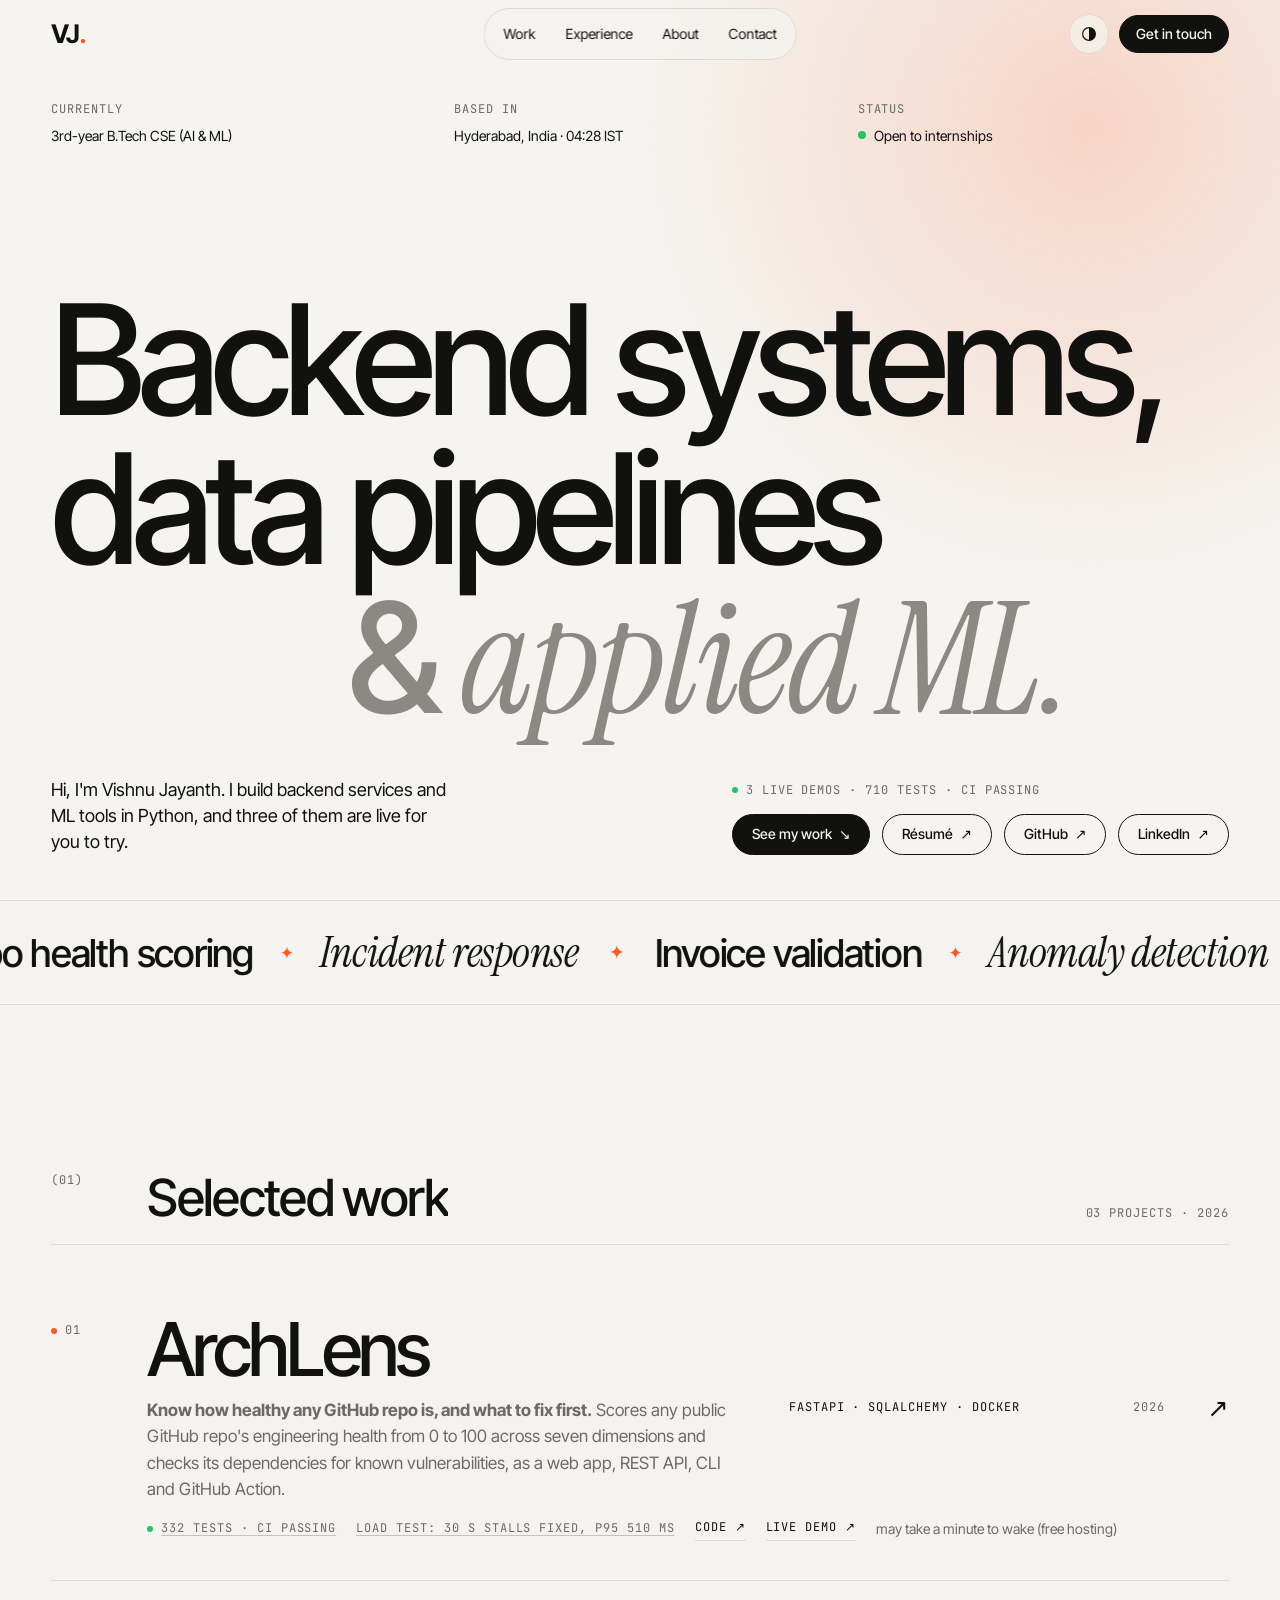
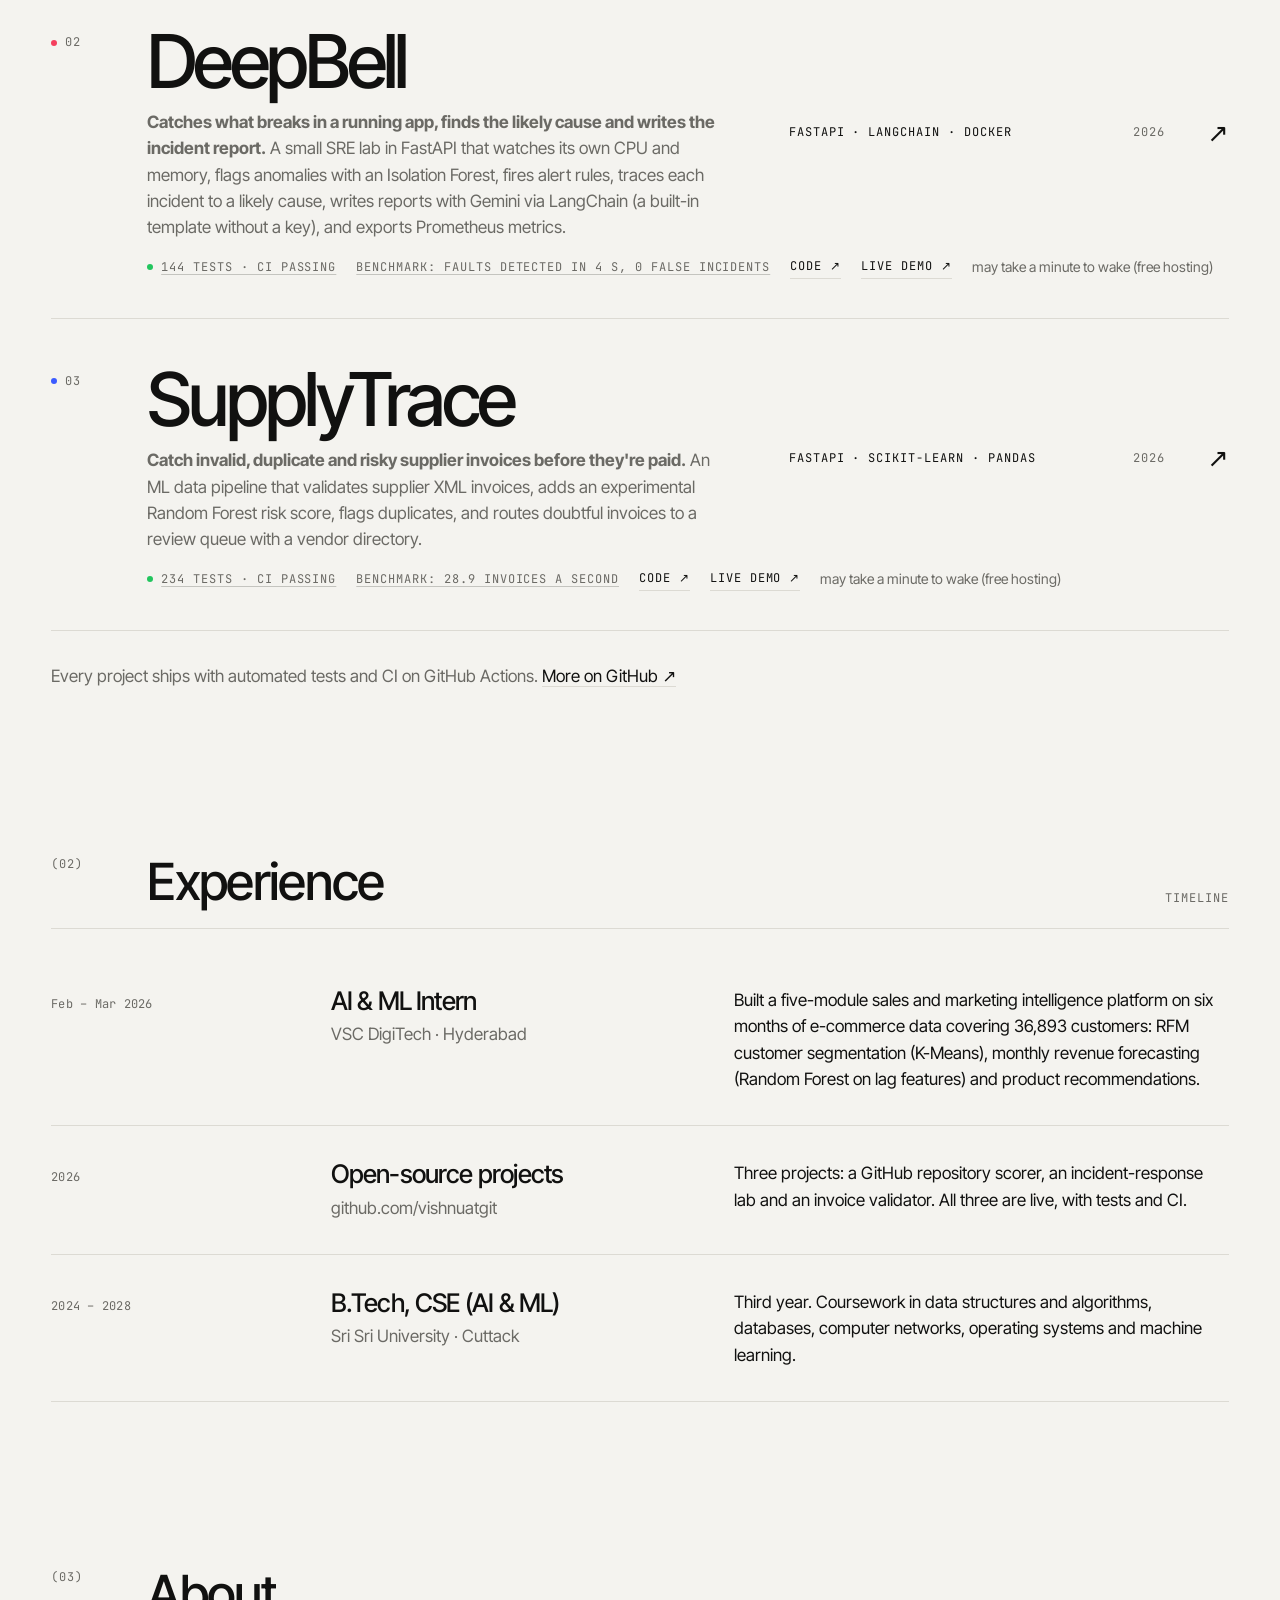
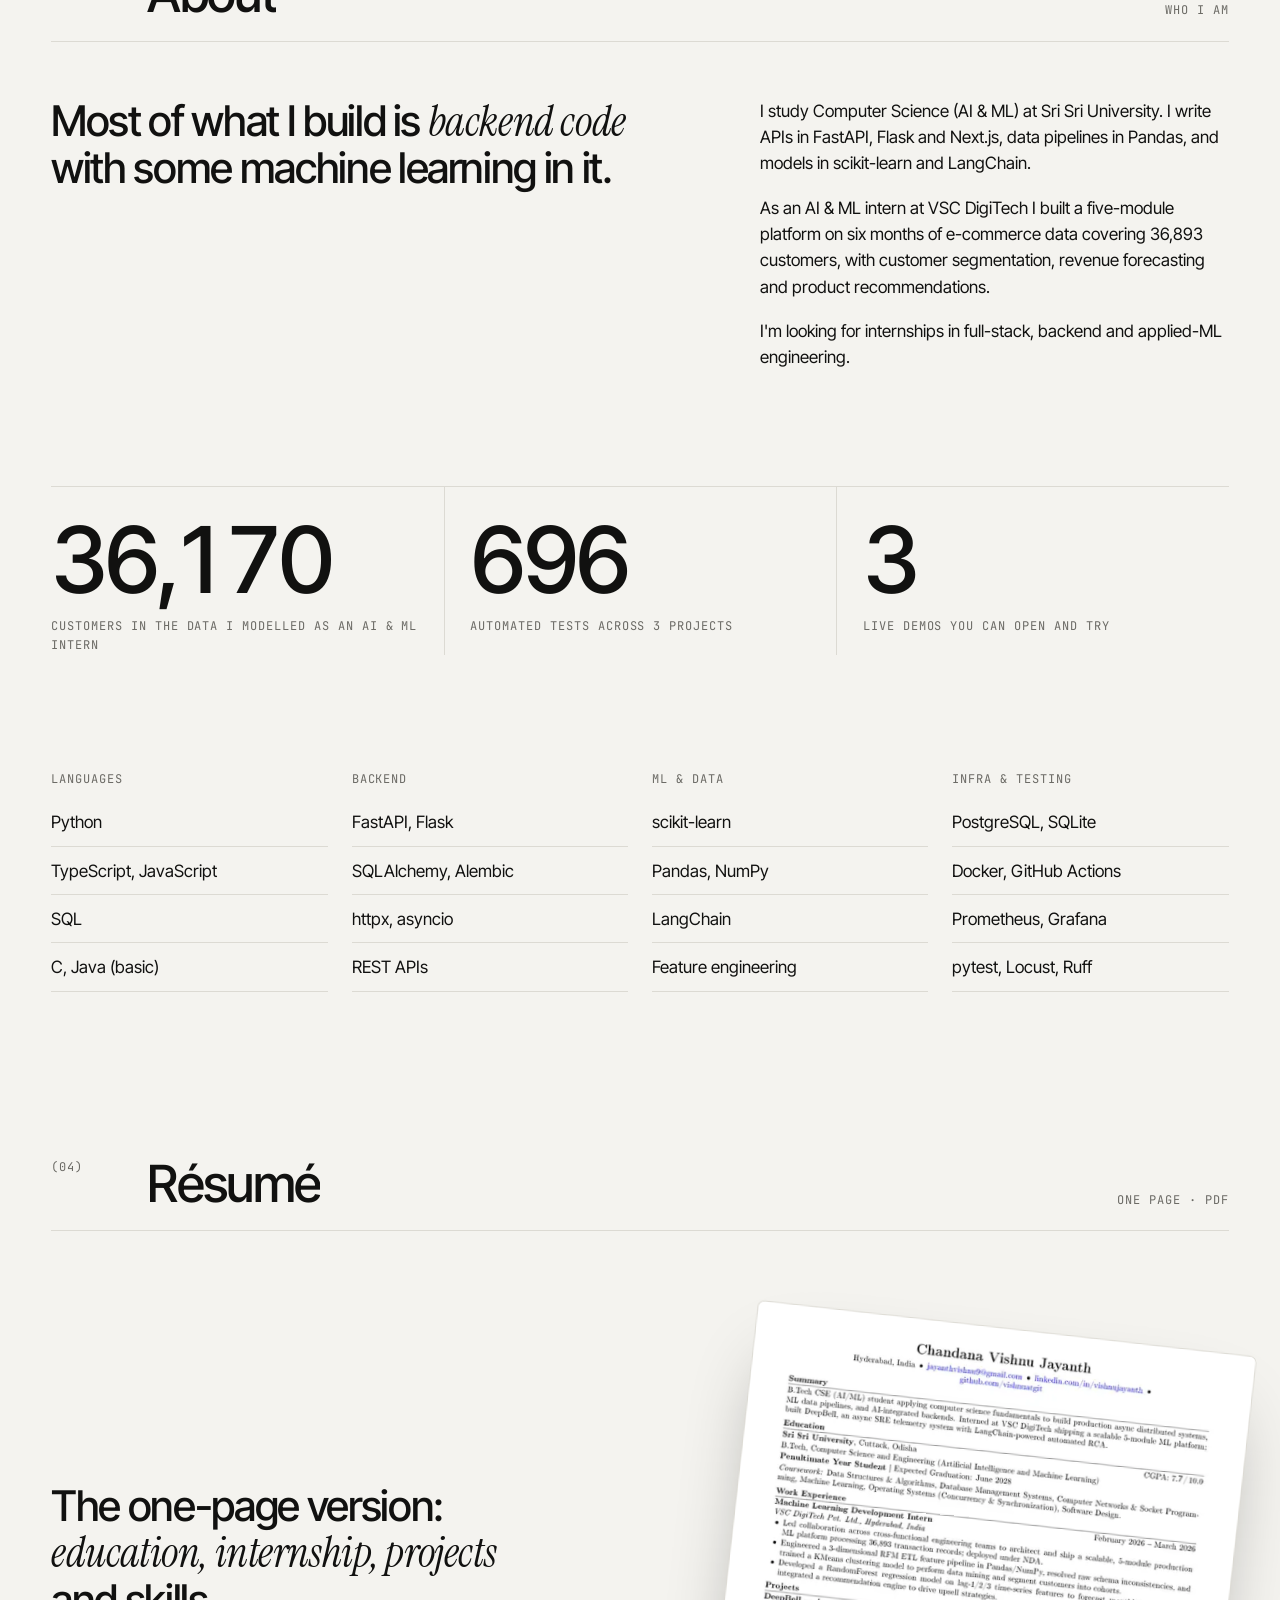
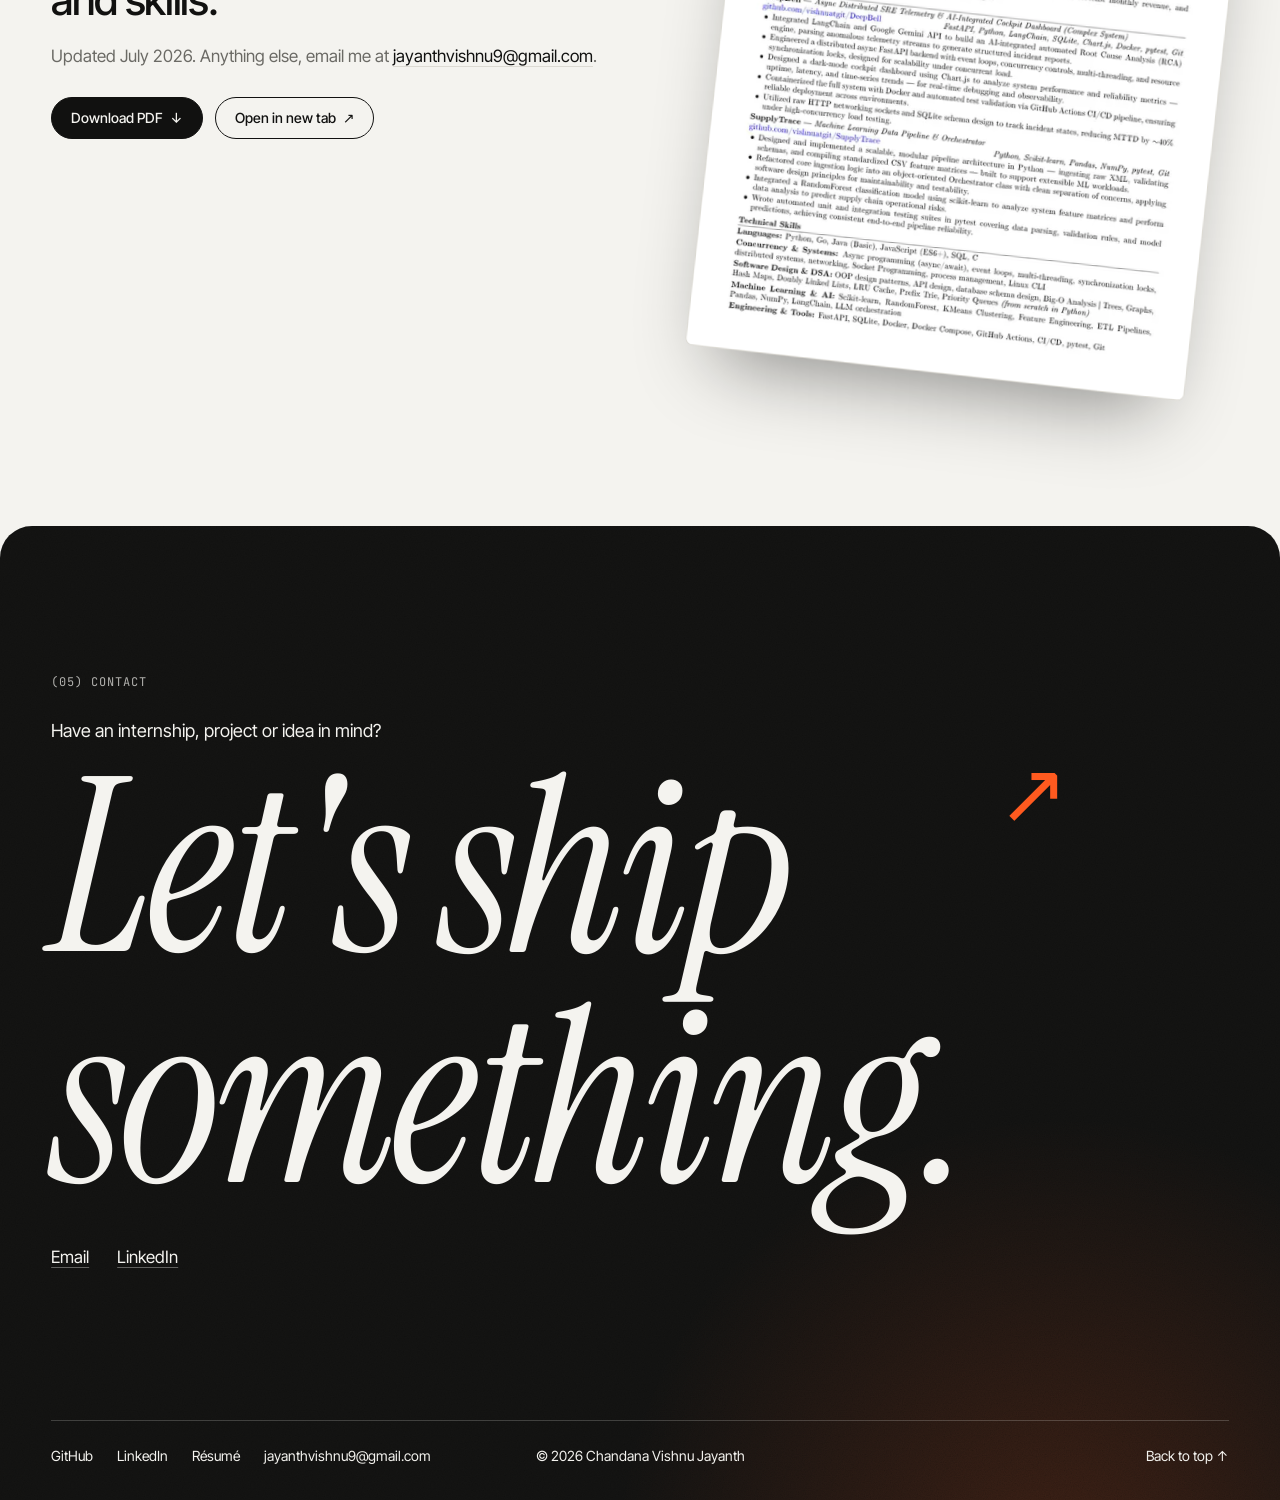
==== commit 5f345cb1: "Home: word two project numbers as results - ArchLens: 30 s stalls fixed, p95 510 ms (load test) - De" ====
--- a/index.html
+++ b/index.html
@@ -162,7 +162,7 @@
             </a>
             <p class="p-more">
               <span class="p-proof"><a href="https://github.com/vishnuatgit/ArchLens/actions/workflows/ci.yml" target="_blank" rel="noopener">332 tests · CI passing</a></span>
-              <span class="p-stat"><a href="projects/archlens.html#decisions">Load test: p95 510 ms at 50 users</a></span>
+              <span class="p-stat"><a href="projects/archlens.html#decisions">Load test: 30 s stalls fixed, p95 510 ms</a></span>
               <a class="p-ext" href="https://github.com/vishnuatgit/ArchLens" target="_blank" rel="noopener">Code <span aria-hidden="true">↗</span><span class="sr-only">: ArchLens on GitHub</span></a>
               <a class="p-ext" data-demo="archlens" hidden>Live demo <span aria-hidden="true">↗</span><span class="sr-only">: ArchLens</span></a>
               <span class="p-wake" data-demo-note="archlens" hidden>may take a minute to wake (free hosting)</span>
@@ -187,7 +187,7 @@
             </a>
             <p class="p-more">
               <span class="p-proof"><a href="https://github.com/vishnuatgit/DeepBell/actions/workflows/ci.yml" target="_blank" rel="noopener">144 tests · CI passing</a></span>
-              <span class="p-stat"><a href="projects/deepbell.html#proof">Benchmark: 4 s detection, 0 false incidents</a></span>
+              <span class="p-stat"><a href="projects/deepbell.html#proof">Benchmark: faults detected in 4 s, 0 false incidents</a></span>
               <a class="p-ext" href="https://github.com/vishnuatgit/DeepBell" target="_blank" rel="noopener">Code <span aria-hidden="true">↗</span><span class="sr-only">: DeepBell on GitHub</span></a>
               <a class="p-ext" data-demo="deepbell" hidden>Live demo <span aria-hidden="true">↗</span><span class="sr-only">: DeepBell</span></a>
               <span class="p-wake" data-demo-note="deepbell" hidden>may take a minute to wake (free hosting)</span>
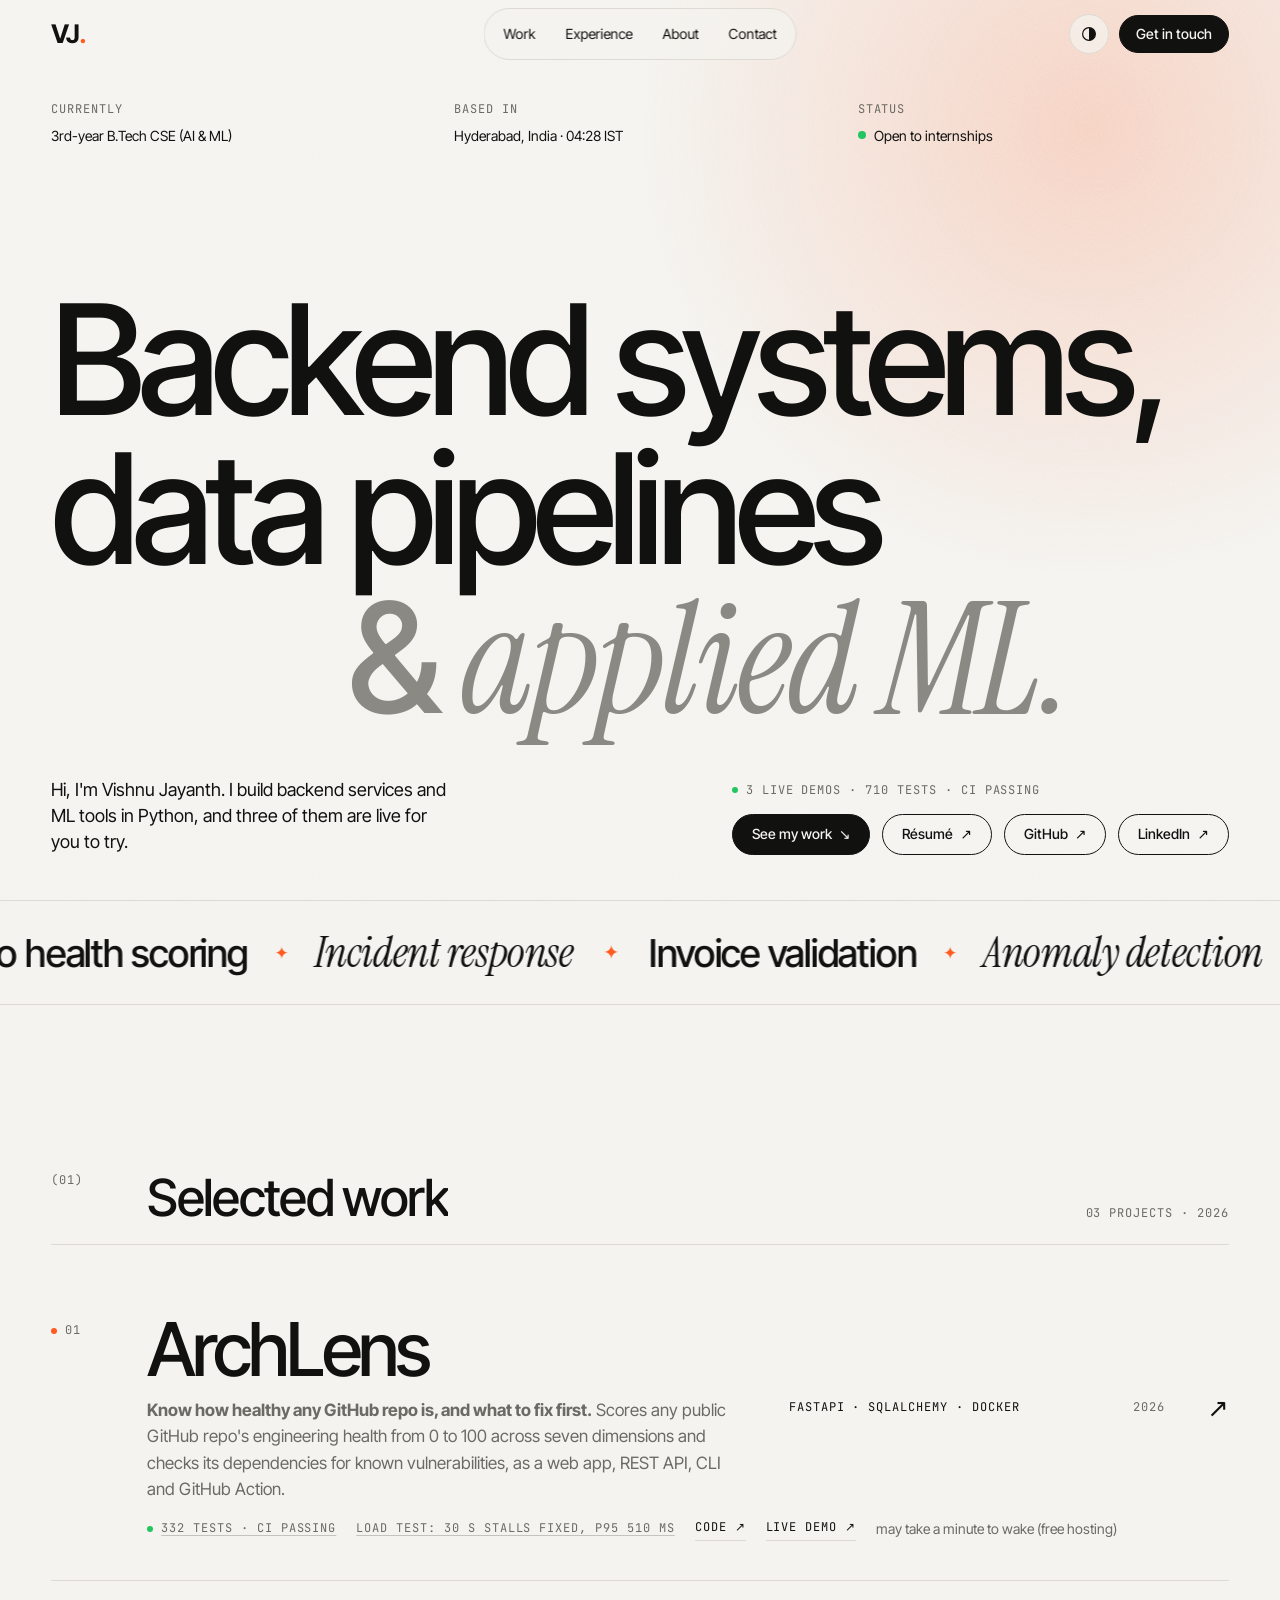
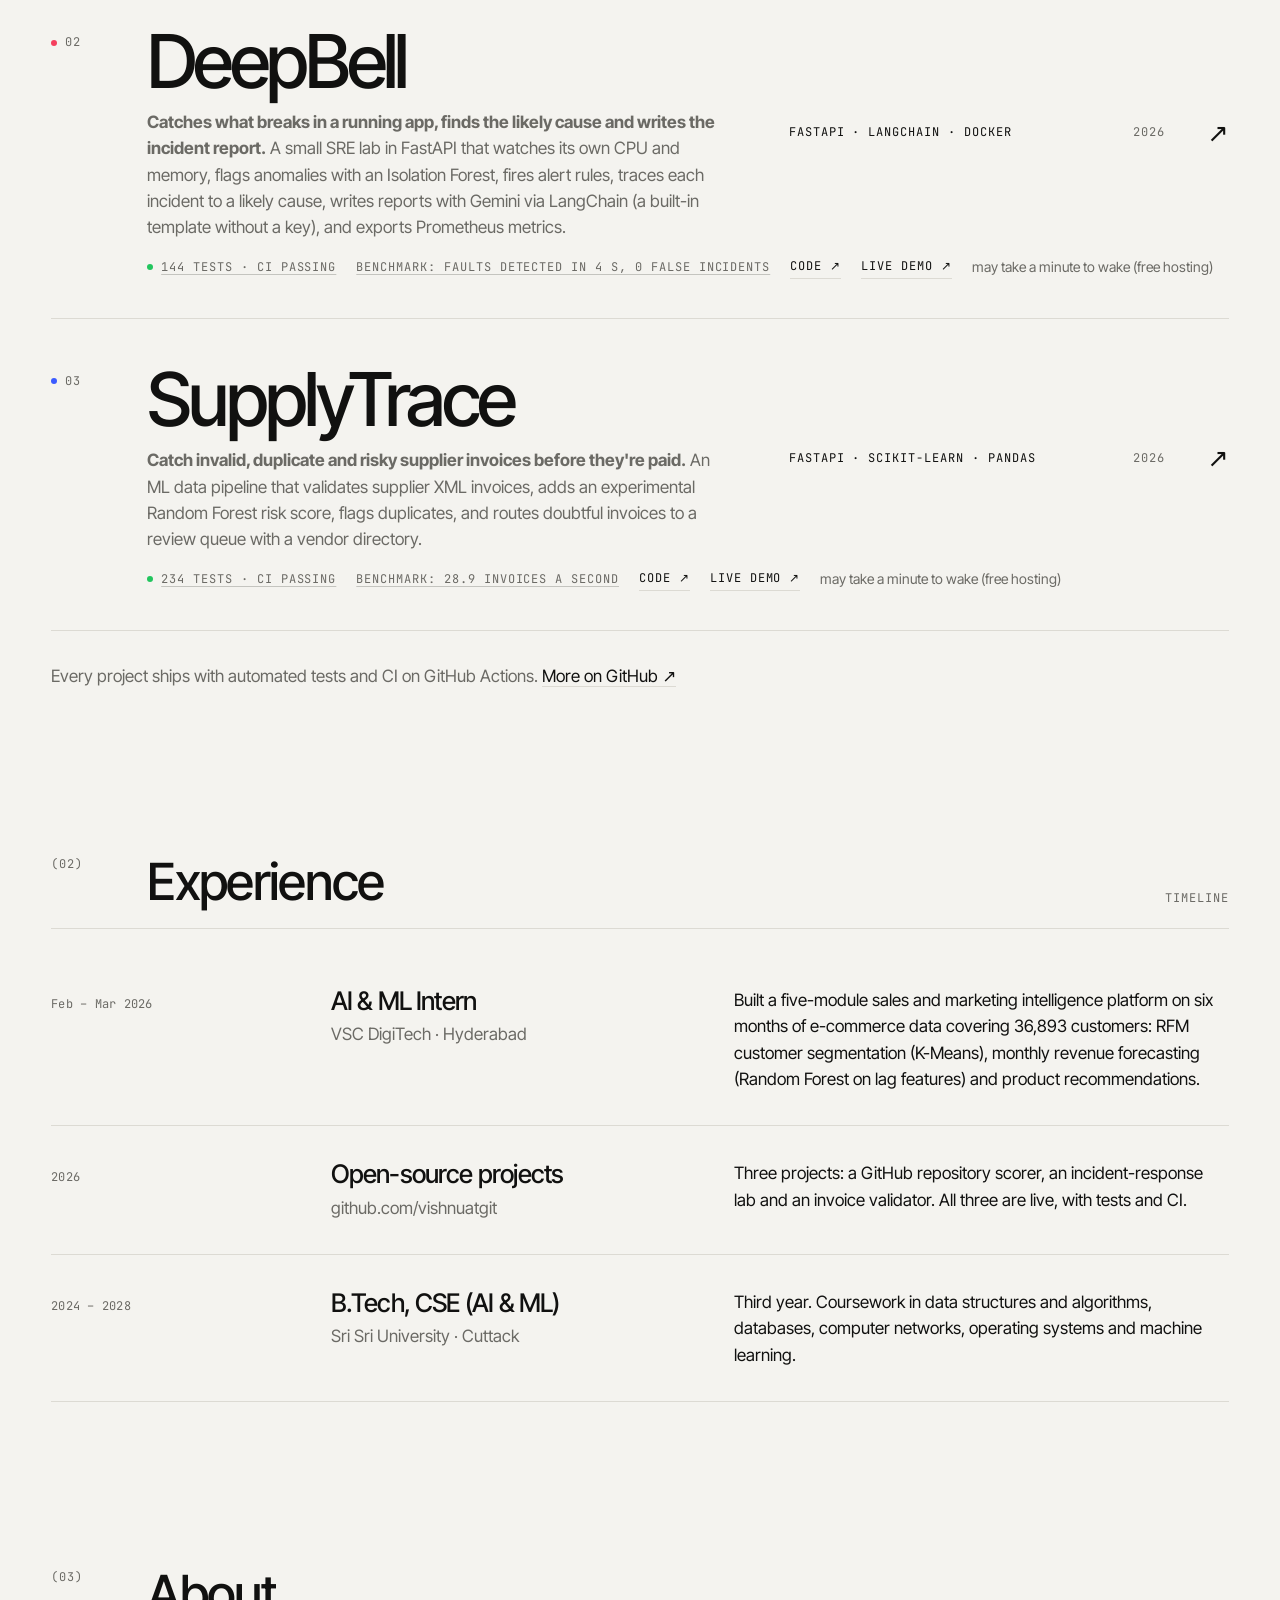
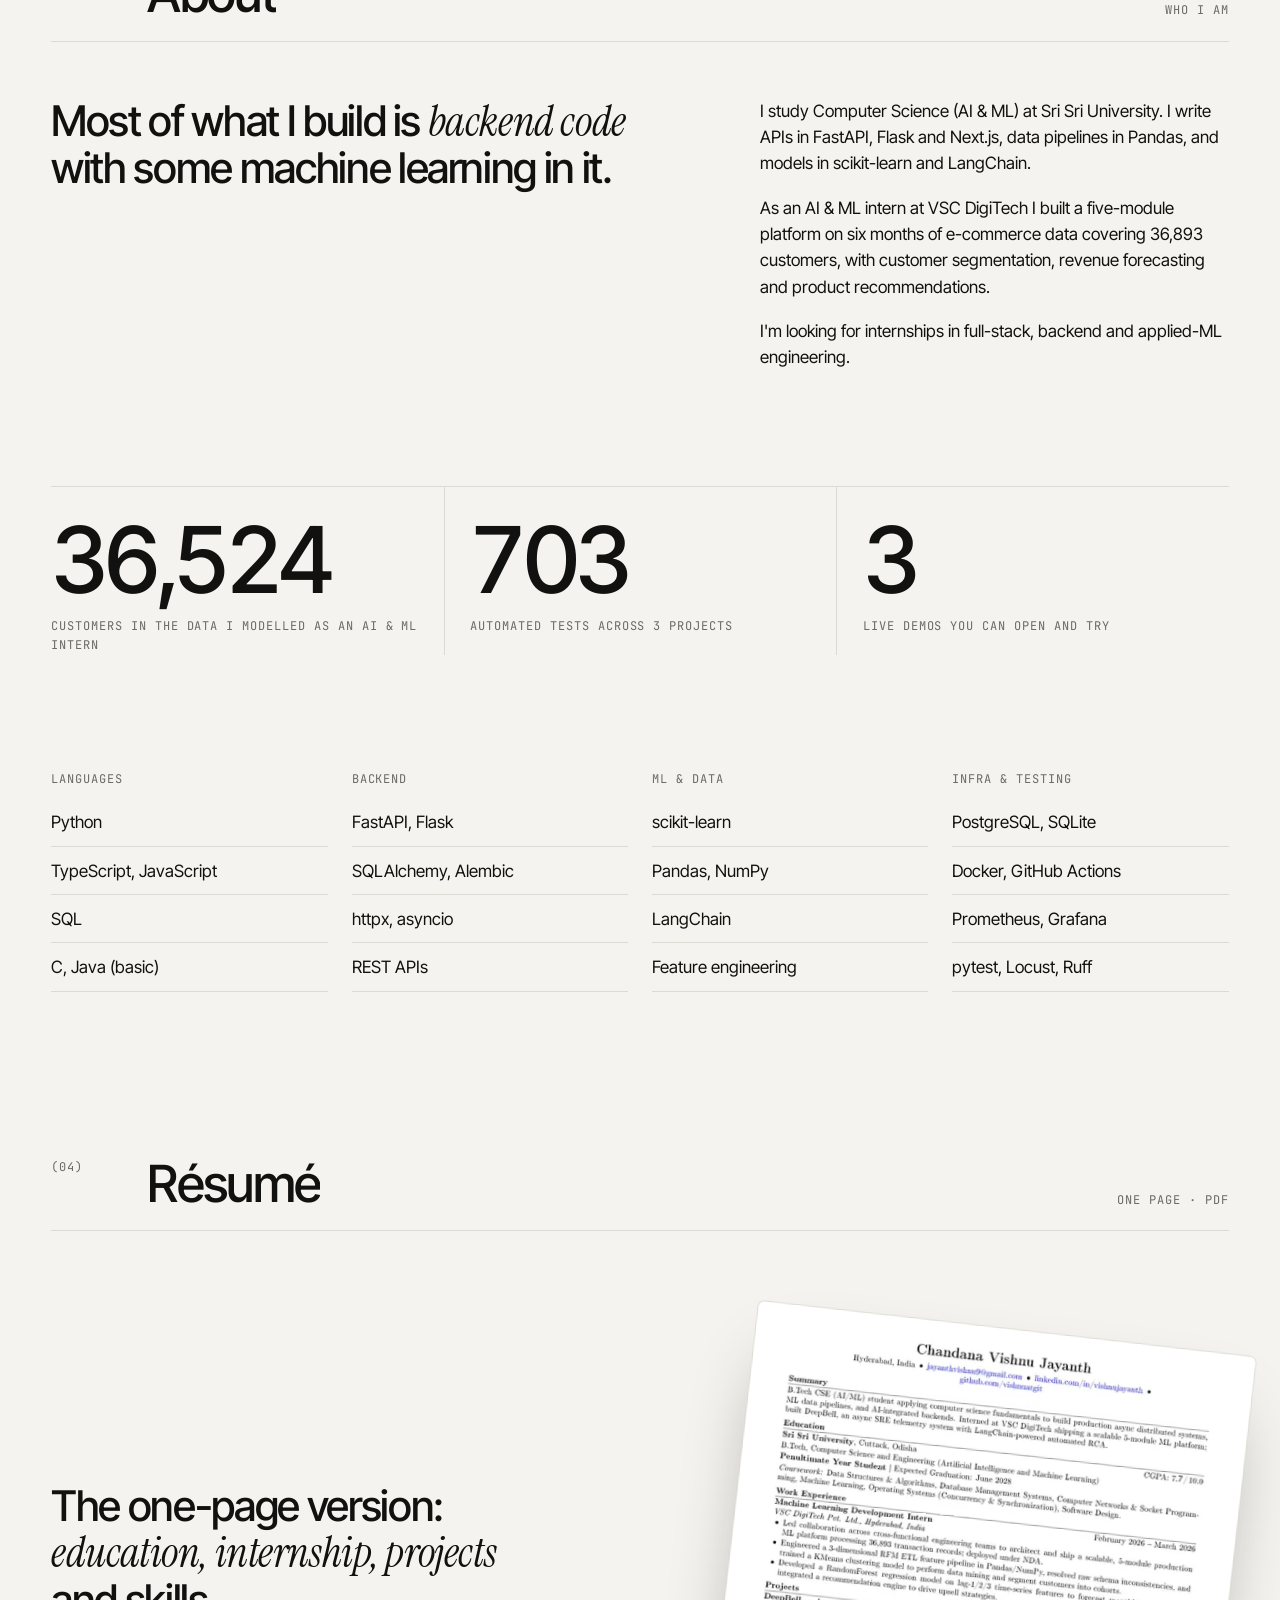
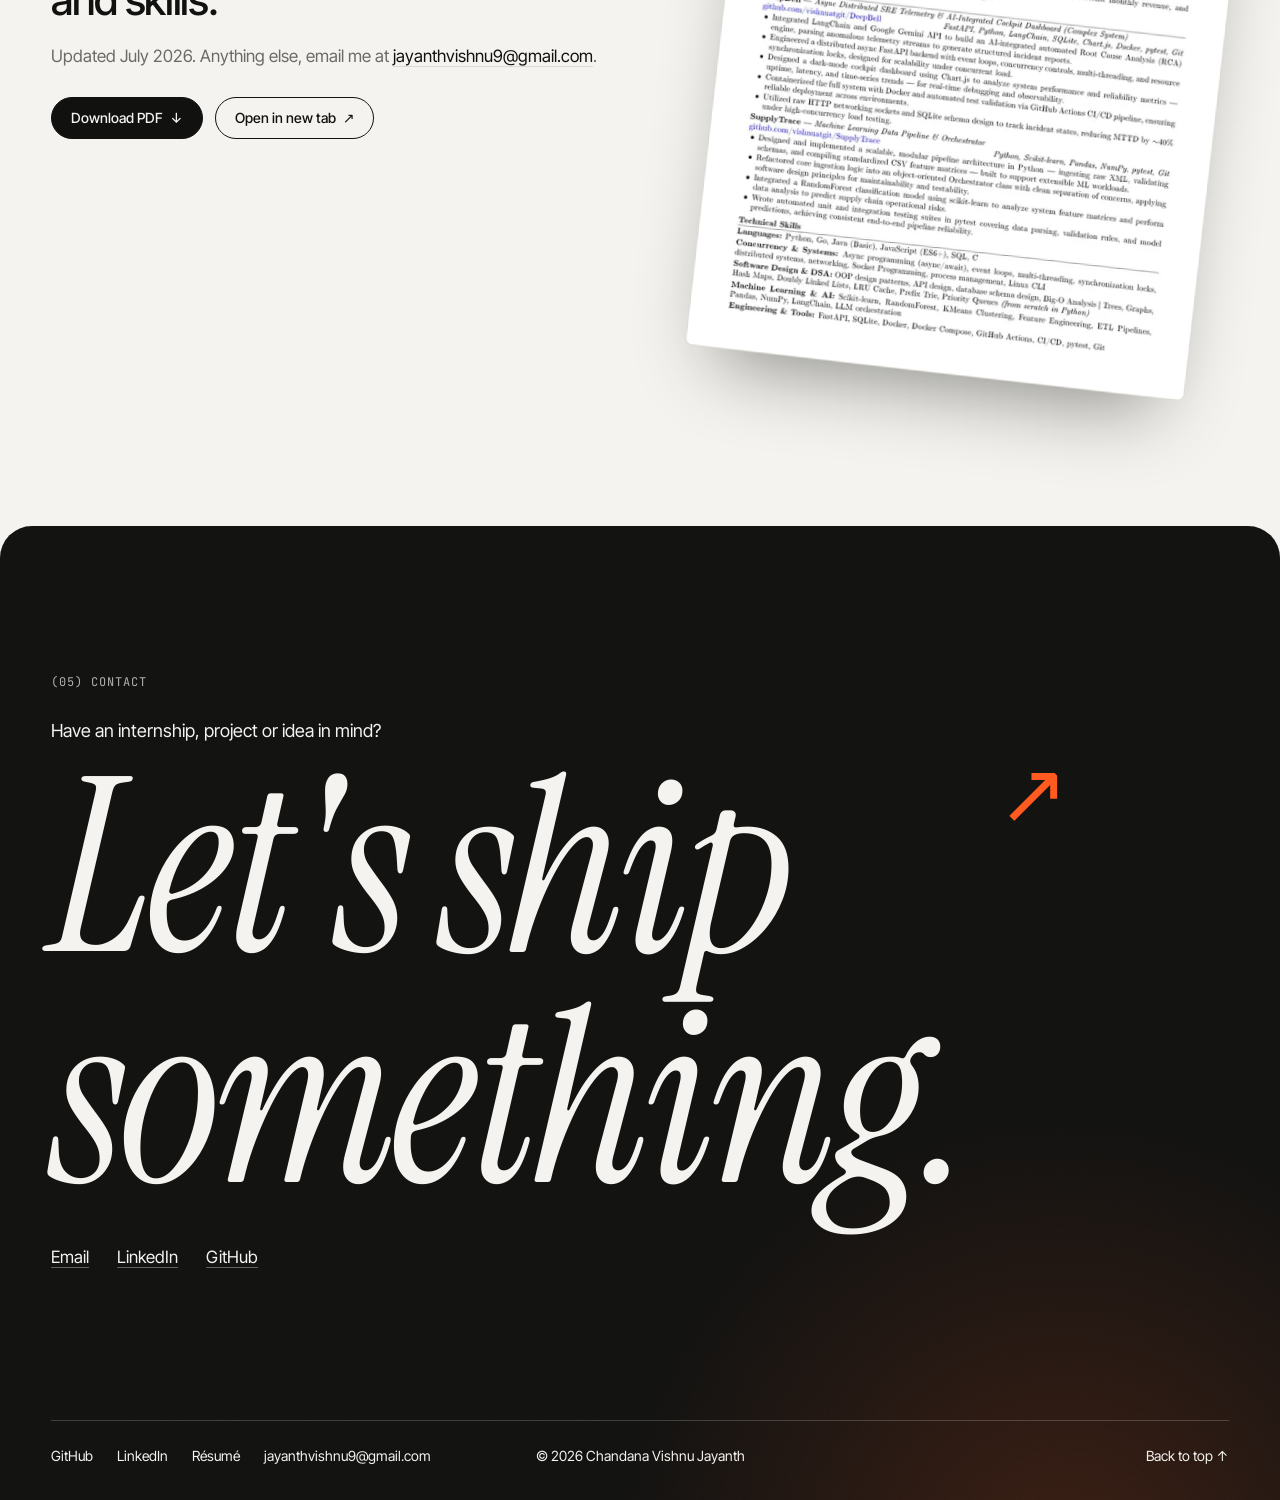
==== commit 212402e6: "Case studies: jump links stay under the header and mark the current section; phone: tidier project l" ====
--- a/index.html
+++ b/index.html
@@ -343,6 +343,7 @@
     <ul class="cm-options" aria-label="Ways to contact me">
       <li><a href="mailto:jayanthvishnu9@gmail.com?subject=Hello%20from%20your%20portfolio" data-copy-email>Email</a></li>
       <li><a href="https://www.linkedin.com/in/vishnujayanth/" target="_blank" rel="noopener">LinkedIn</a></li>
+      <li><a href="https://github.com/vishnuatgit" target="_blank" rel="noopener">GitHub</a></li>
       <li hidden><button type="button" data-share>Share</button></li>
     </ul>
 
--- a/style.css
+++ b/style.css
@@ -763,6 +763,10 @@
   background: #22c55e;
 }
 .p-stat { color: var(--muted); }   /* one measured number, linked to the case study */
+/* The test count and the number each take a line, so Code and Live demo always start a line of
+   their own (wide desktop rows put all of it on one line, below) */
+.p-proof, .p-stat { flex-basis: 100%; }
+.case-facts .p-proof { flex-basis: auto; }
 .p-ext {
   display: inline-block;
   padding-block: 4px;   /* at least a 24 px tap target */
@@ -828,6 +832,7 @@
   }
   .p-body { gap: 0; }
   .p-more { padding: 14px 0 40px calc(4.5rem + 24px); }
+  .p-proof, .p-stat { flex-basis: auto; }
   .p-desc, .p-tags, .p-year { margin-top: 0; }
   .p-arrow { justify-self: end; }
   .p-link:hover .p-title,
@@ -899,6 +904,7 @@
   .p-desc { max-width: 38ch; }
   .p-year { justify-self: start; }
   .p-more { max-width: calc(4.5rem + 24px + 400px); }
+  .p-proof, .p-stat { flex-basis: 100%; }
   .preview { width: clamp(260px, calc(100vw - 620px), 420px); }
 }
 
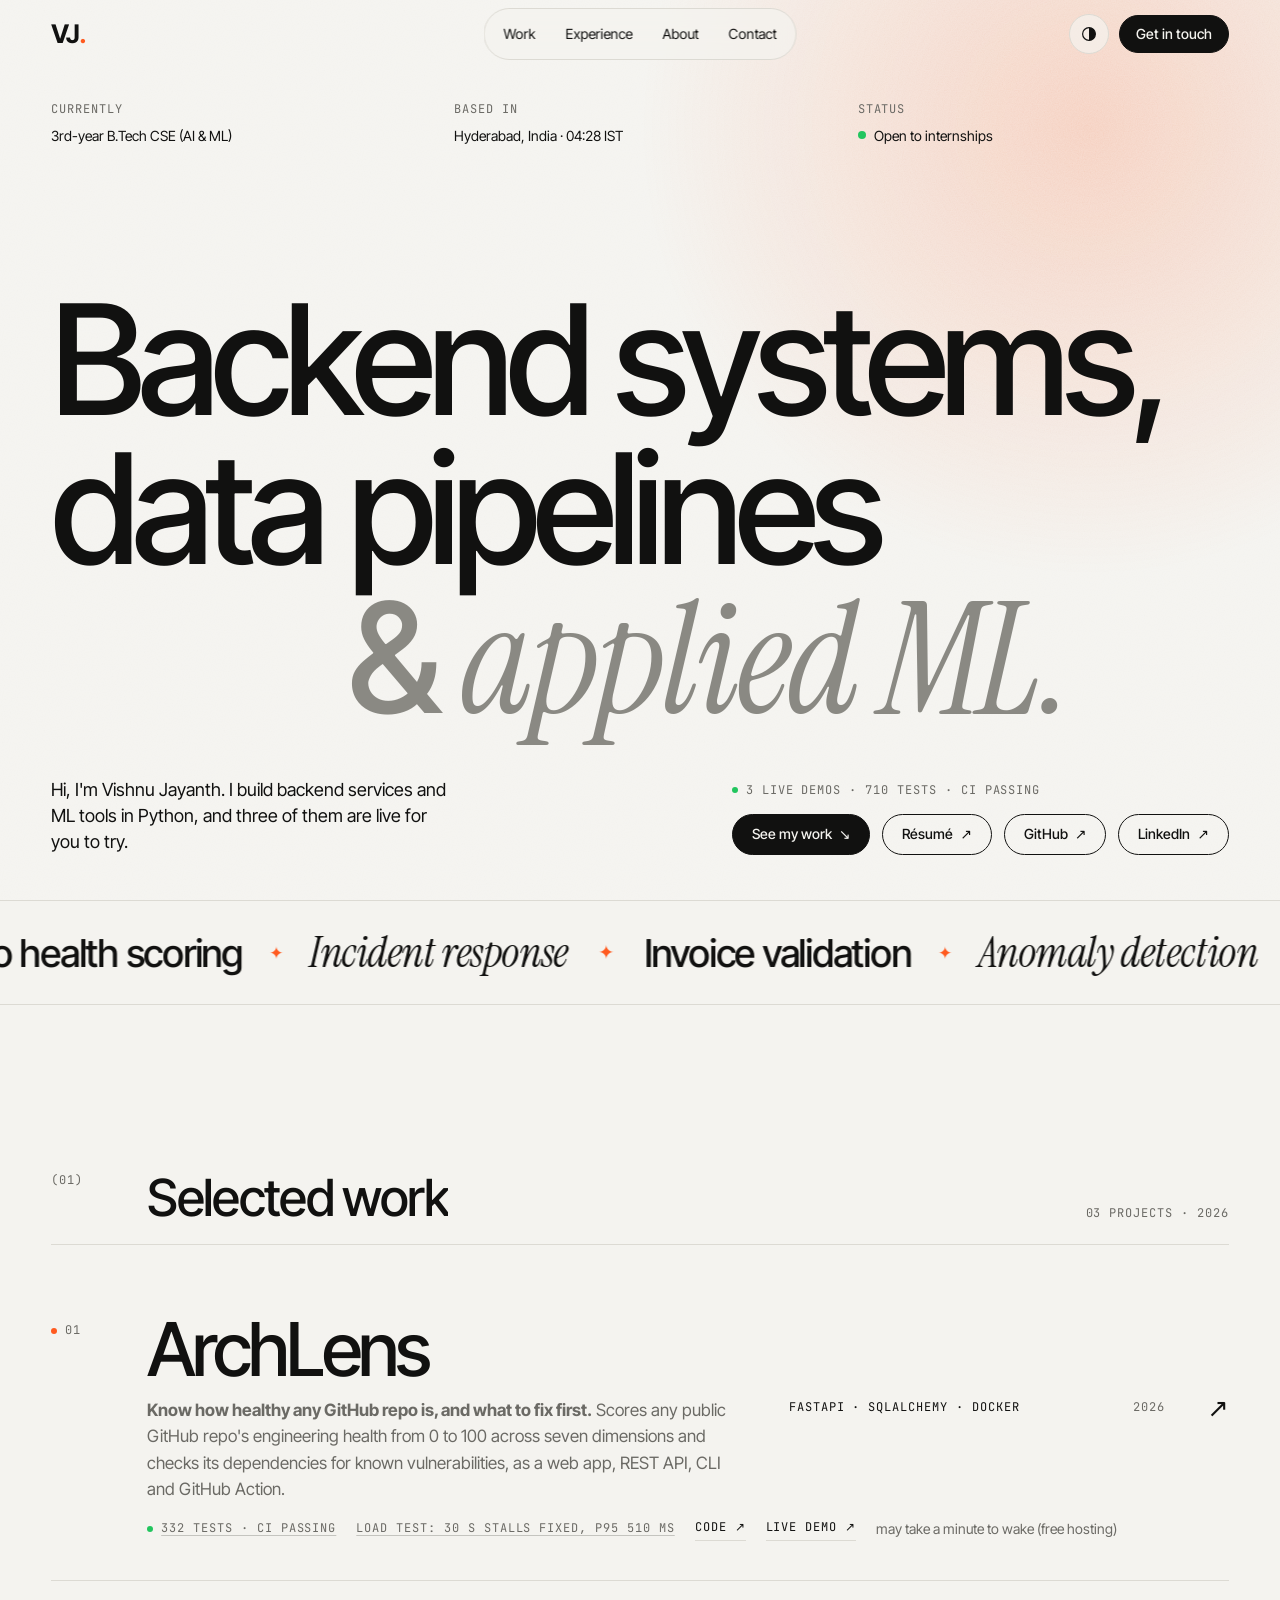
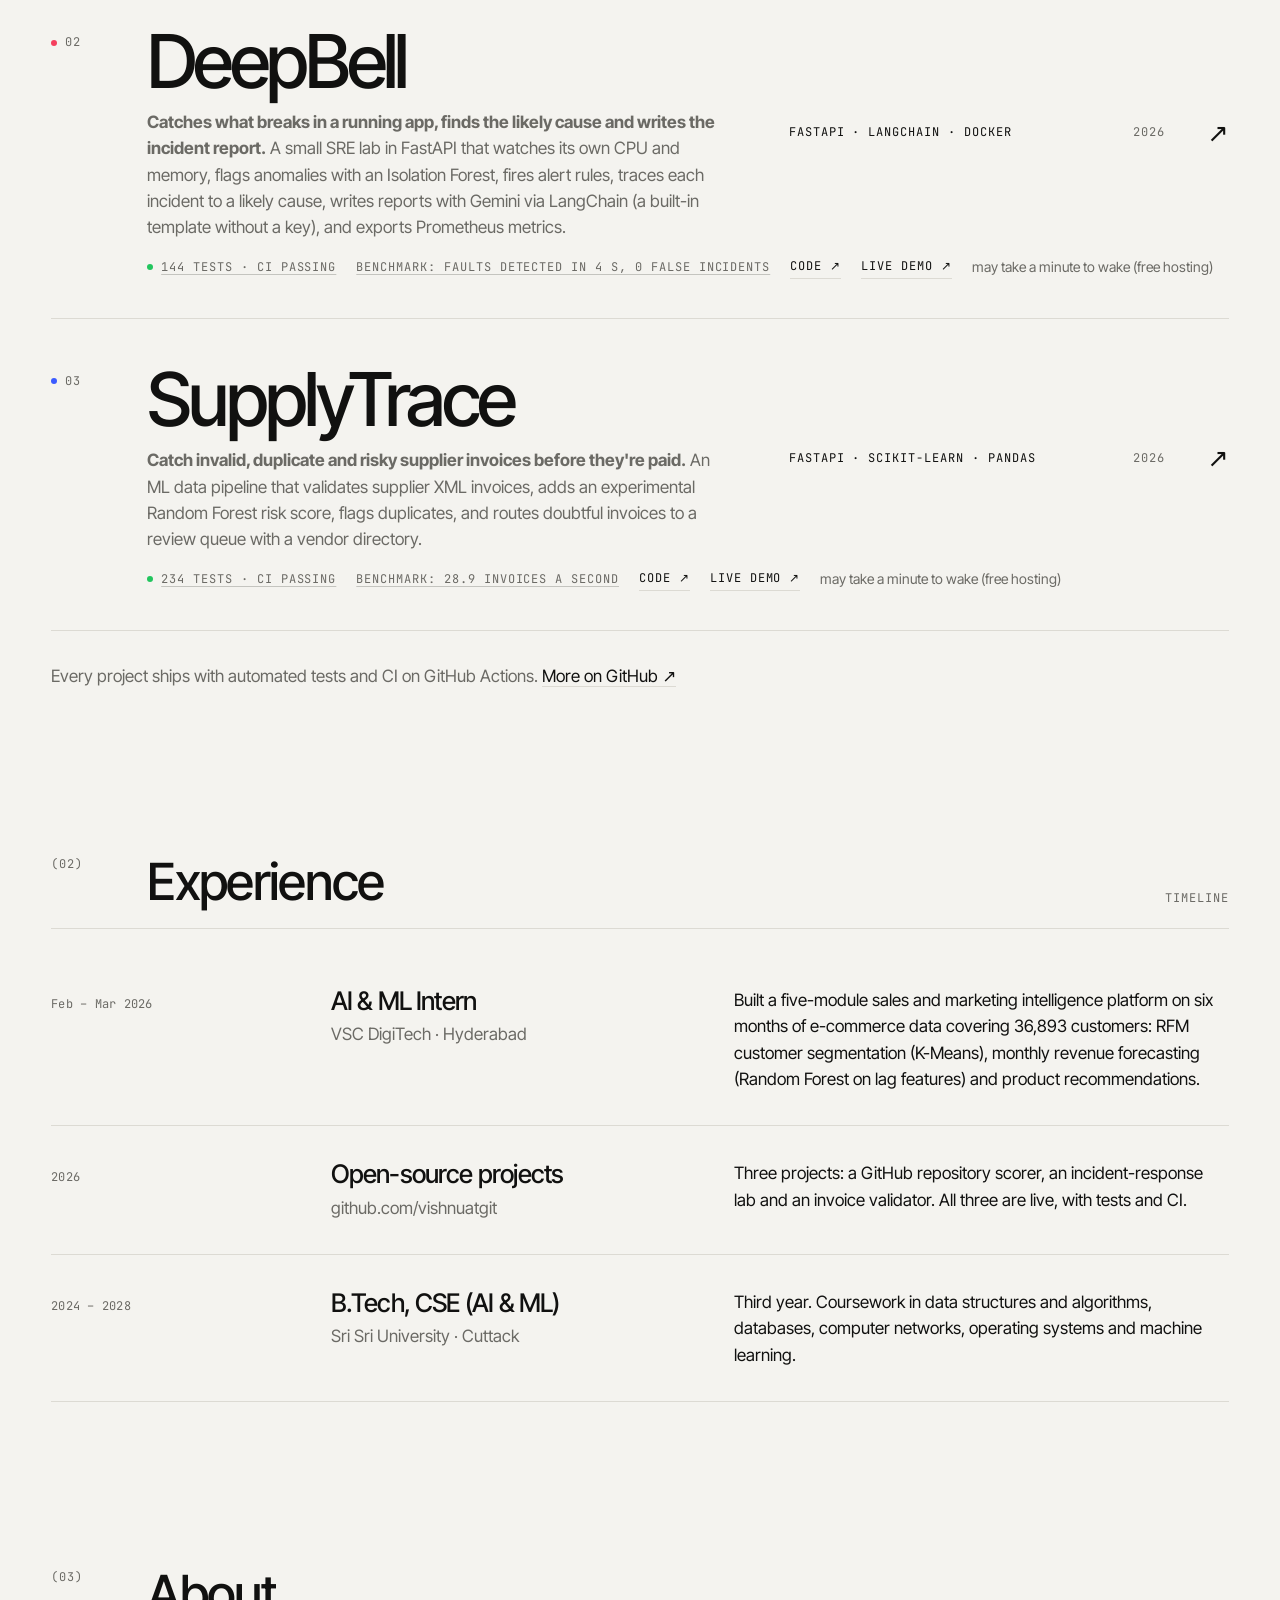
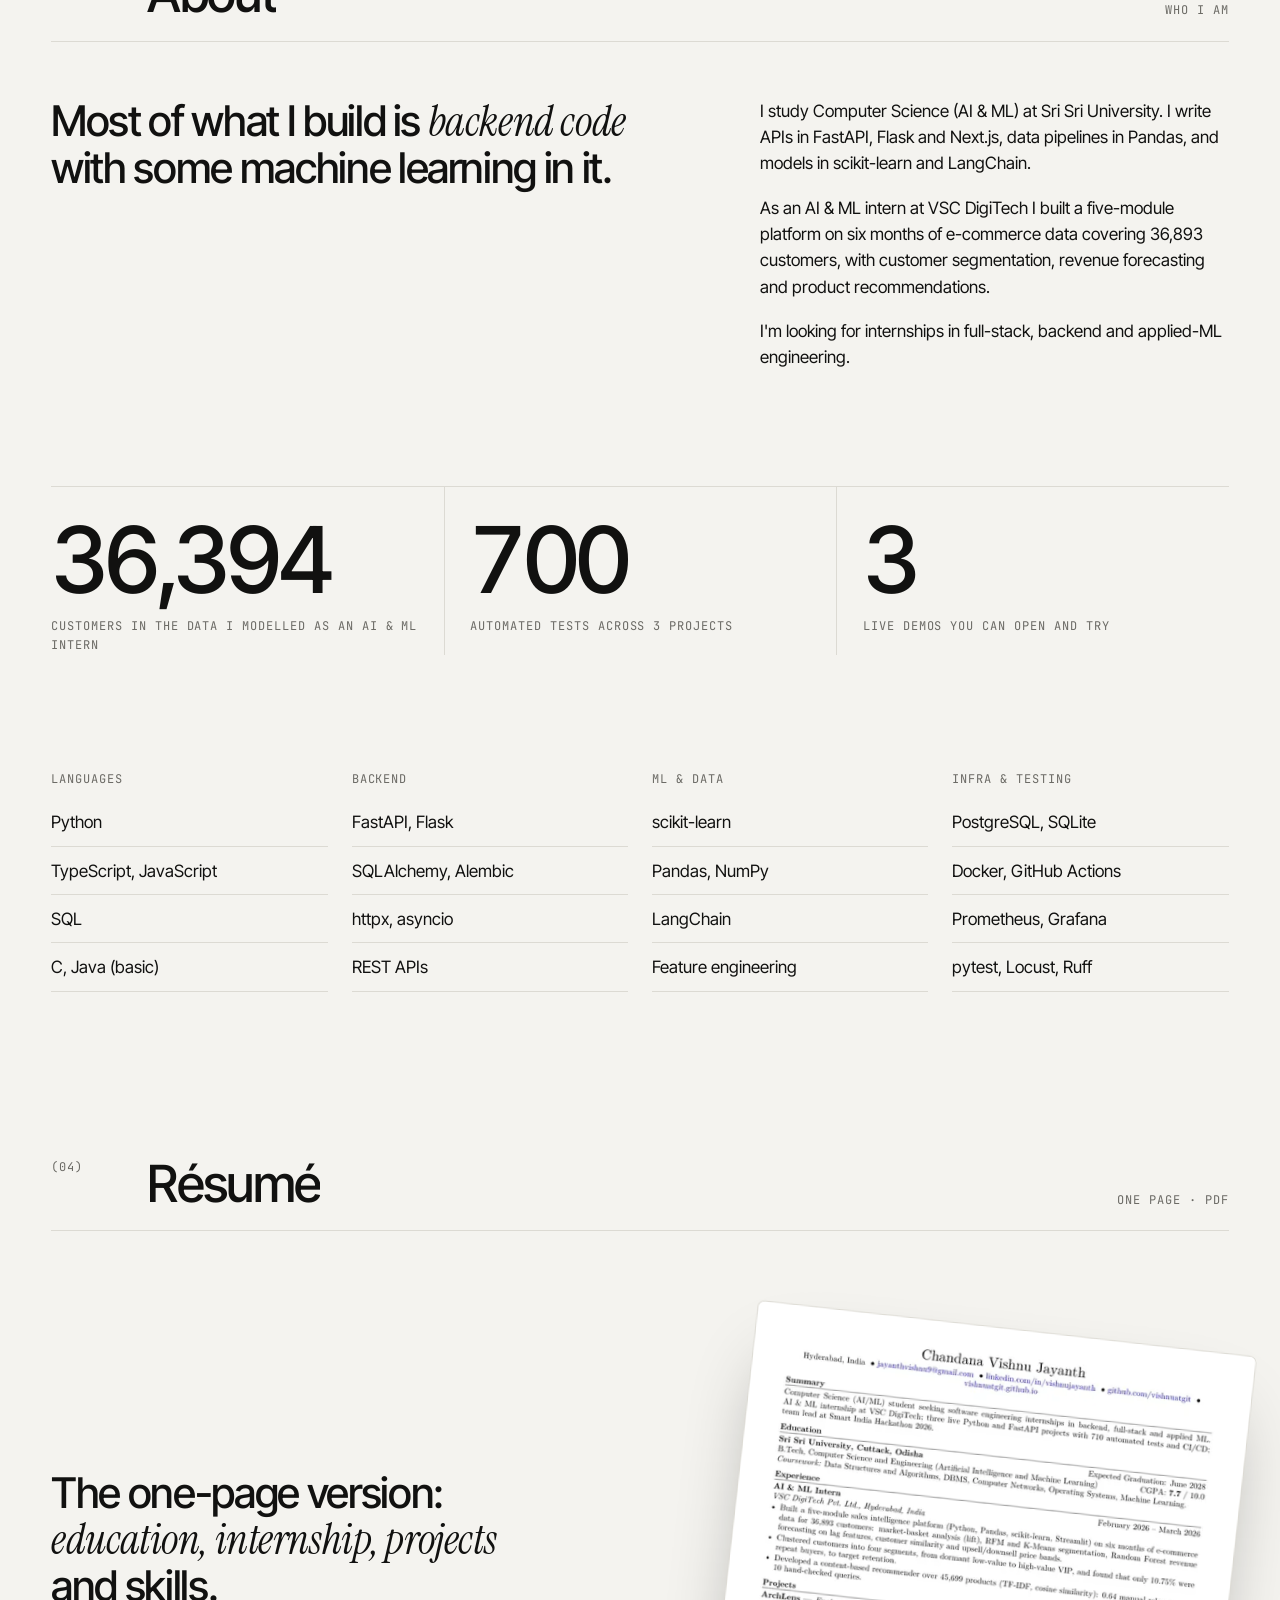
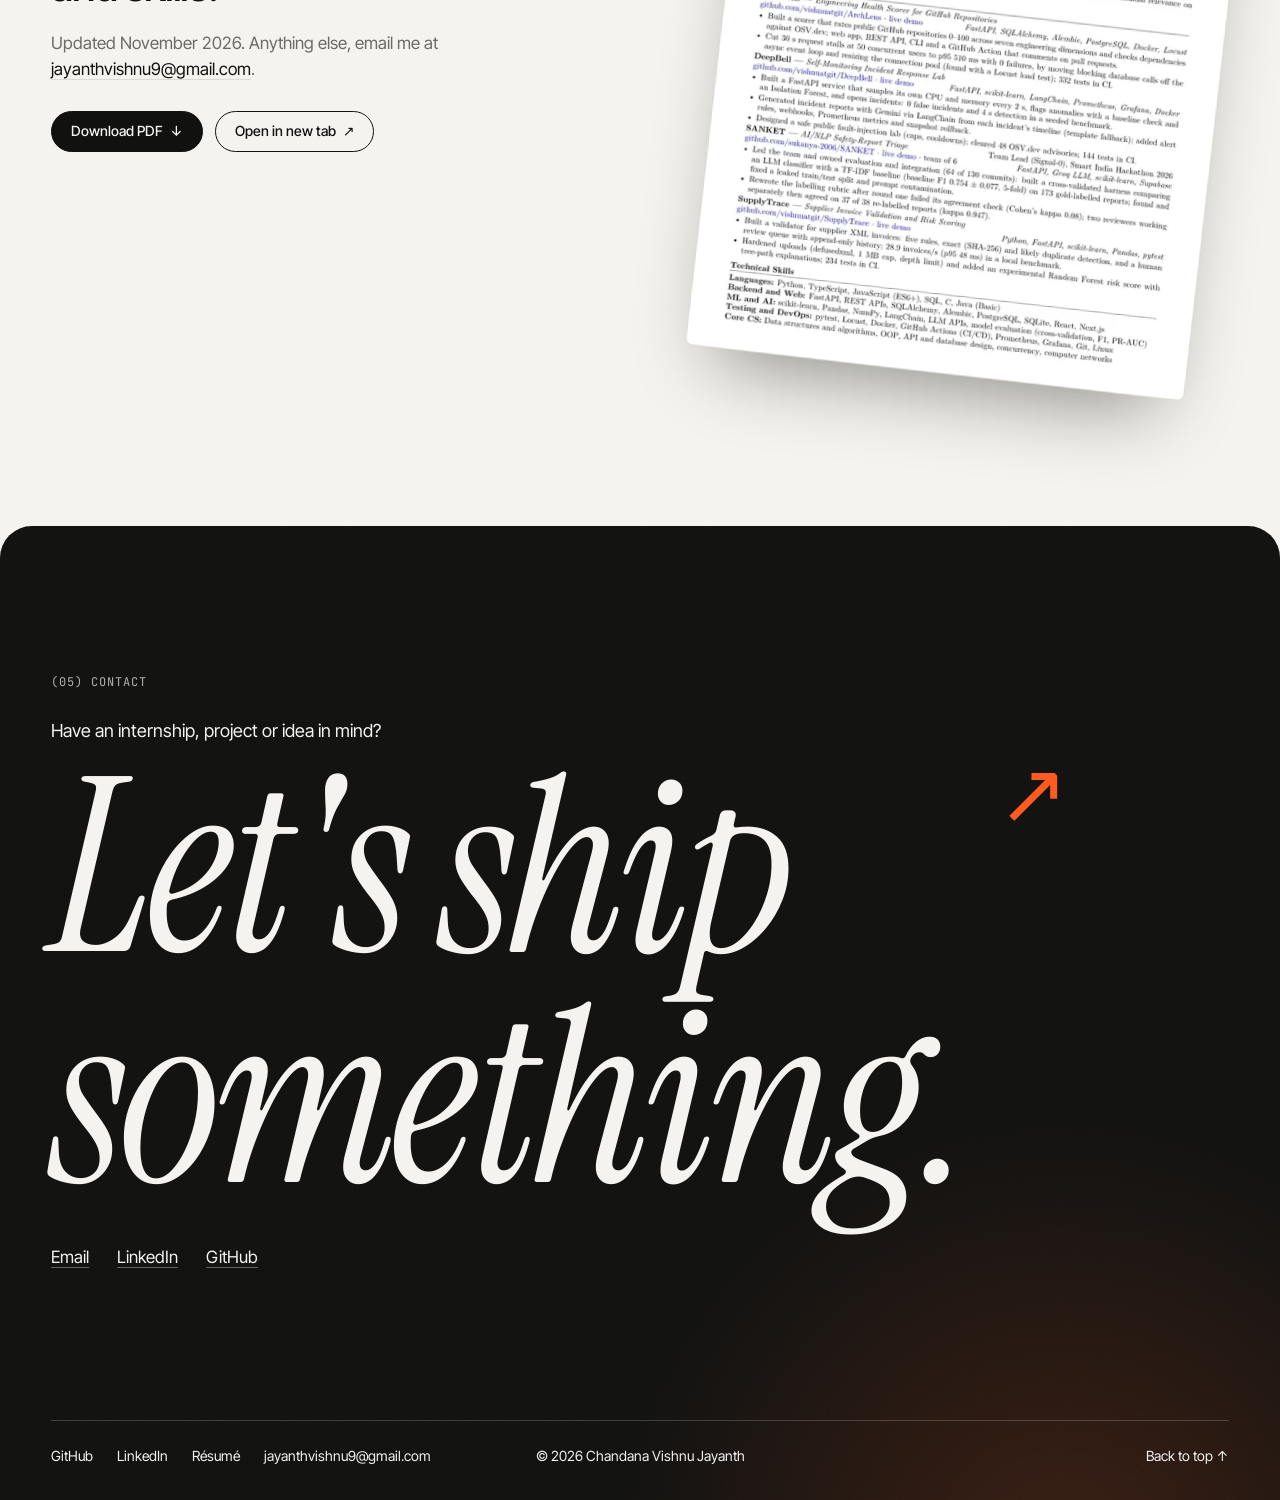
==== commit 588b1879: "Résumé: November 2026 version (VSC entry corrected, SANKET added, figures re-checked) The résumé PDF" ====
--- a/index.html
+++ b/index.html
@@ -318,7 +318,7 @@
       <div class="resume">
         <div class="reveal">
           <p class="lead">The one-page version: <em>education, internship, projects</em> and skills.</p>
-          <p class="resume-note">Updated July 2026. Anything else, email me at <a href="mailto:jayanthvishnu9@gmail.com">jayanthvishnu9@gmail.com</a>.</p>
+          <p class="resume-note">Updated November 2026. Anything else, email me at <a href="mailto:jayanthvishnu9@gmail.com">jayanthvishnu9@gmail.com</a>.</p>
           <div class="actions">
             <a class="btn btn-solid" href="resume.pdf" download="Chandana_Vishnu_Jayanth_Resume.pdf" data-magnetic>Download PDF <span class="arr arr-s" aria-hidden="true">↓</span></a>
             <a class="btn btn-ghost" href="resume.pdf" target="_blank" rel="noopener">Open in new tab <span class="arr arr-ne" aria-hidden="true">↗</span></a>
@@ -326,7 +326,7 @@
         </div>
         <div class="resume-visual reveal">
           <a class="resume-paper" href="resume.pdf" target="_blank" rel="noopener" aria-label="Open the résumé PDF">
-            <picture><source type="image/webp" srcset="images/resume-preview-600.webp 600w, images/resume-preview-900.webp 900w, images/resume-preview.webp 1105w" sizes="(min-width: 761px) 500px, calc(100vw - 32px)"><img src="images/resume-preview.jpg" width="1105" height="1430" loading="lazy" decoding="async" alt="Page one of the résumé: education, VSC DigiTech internship, DeepBell and SupplyTrace projects, and technical skills"></picture>
+            <picture><source type="image/webp" srcset="images/resume-preview-600.webp 600w, images/resume-preview-900.webp 900w, images/resume-preview.webp 1105w" sizes="(min-width: 761px) 500px, calc(100vw - 32px)"><img src="images/resume-preview.jpg" width="1105" height="1430" loading="lazy" decoding="async" alt="Page one of the résumé: education, VSC DigiTech internship, ArchLens, DeepBell, SANKET and SupplyTrace projects, and technical skills"></picture>
           </a>
         </div>
       </div>
